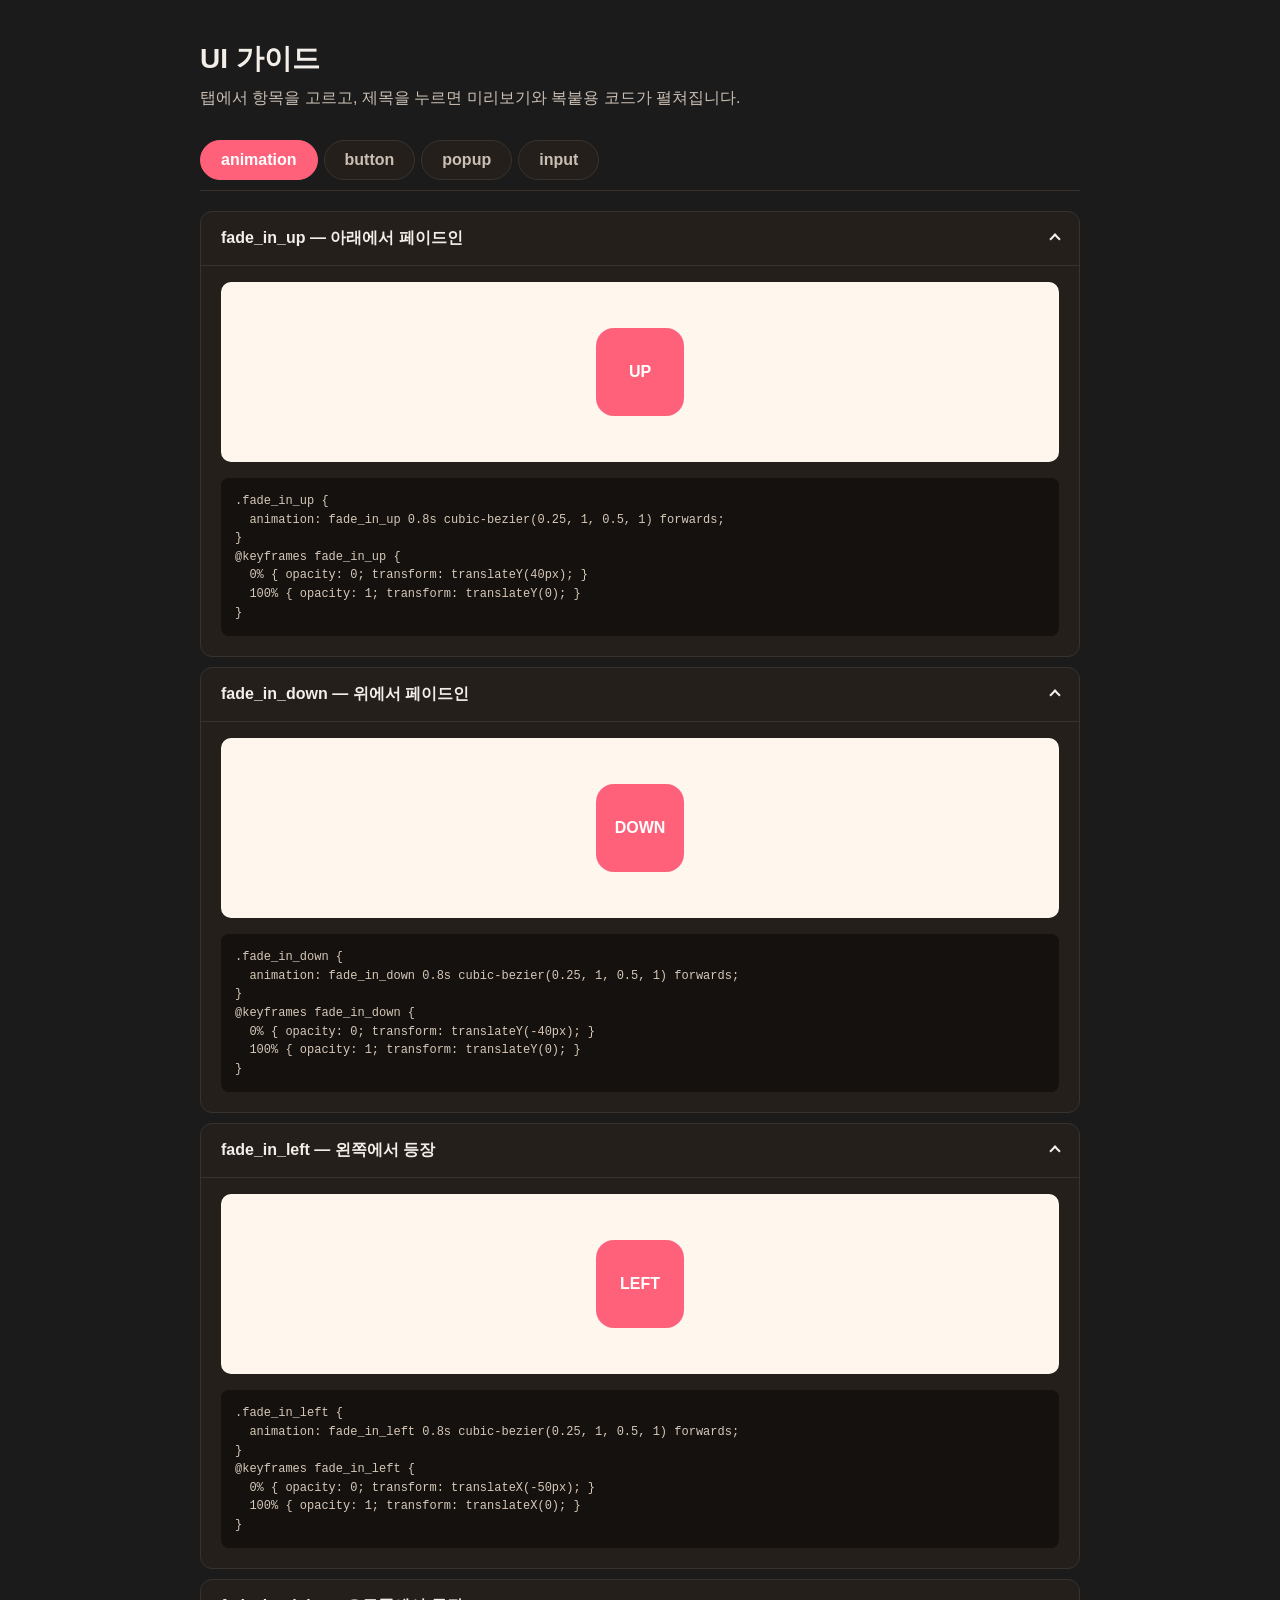
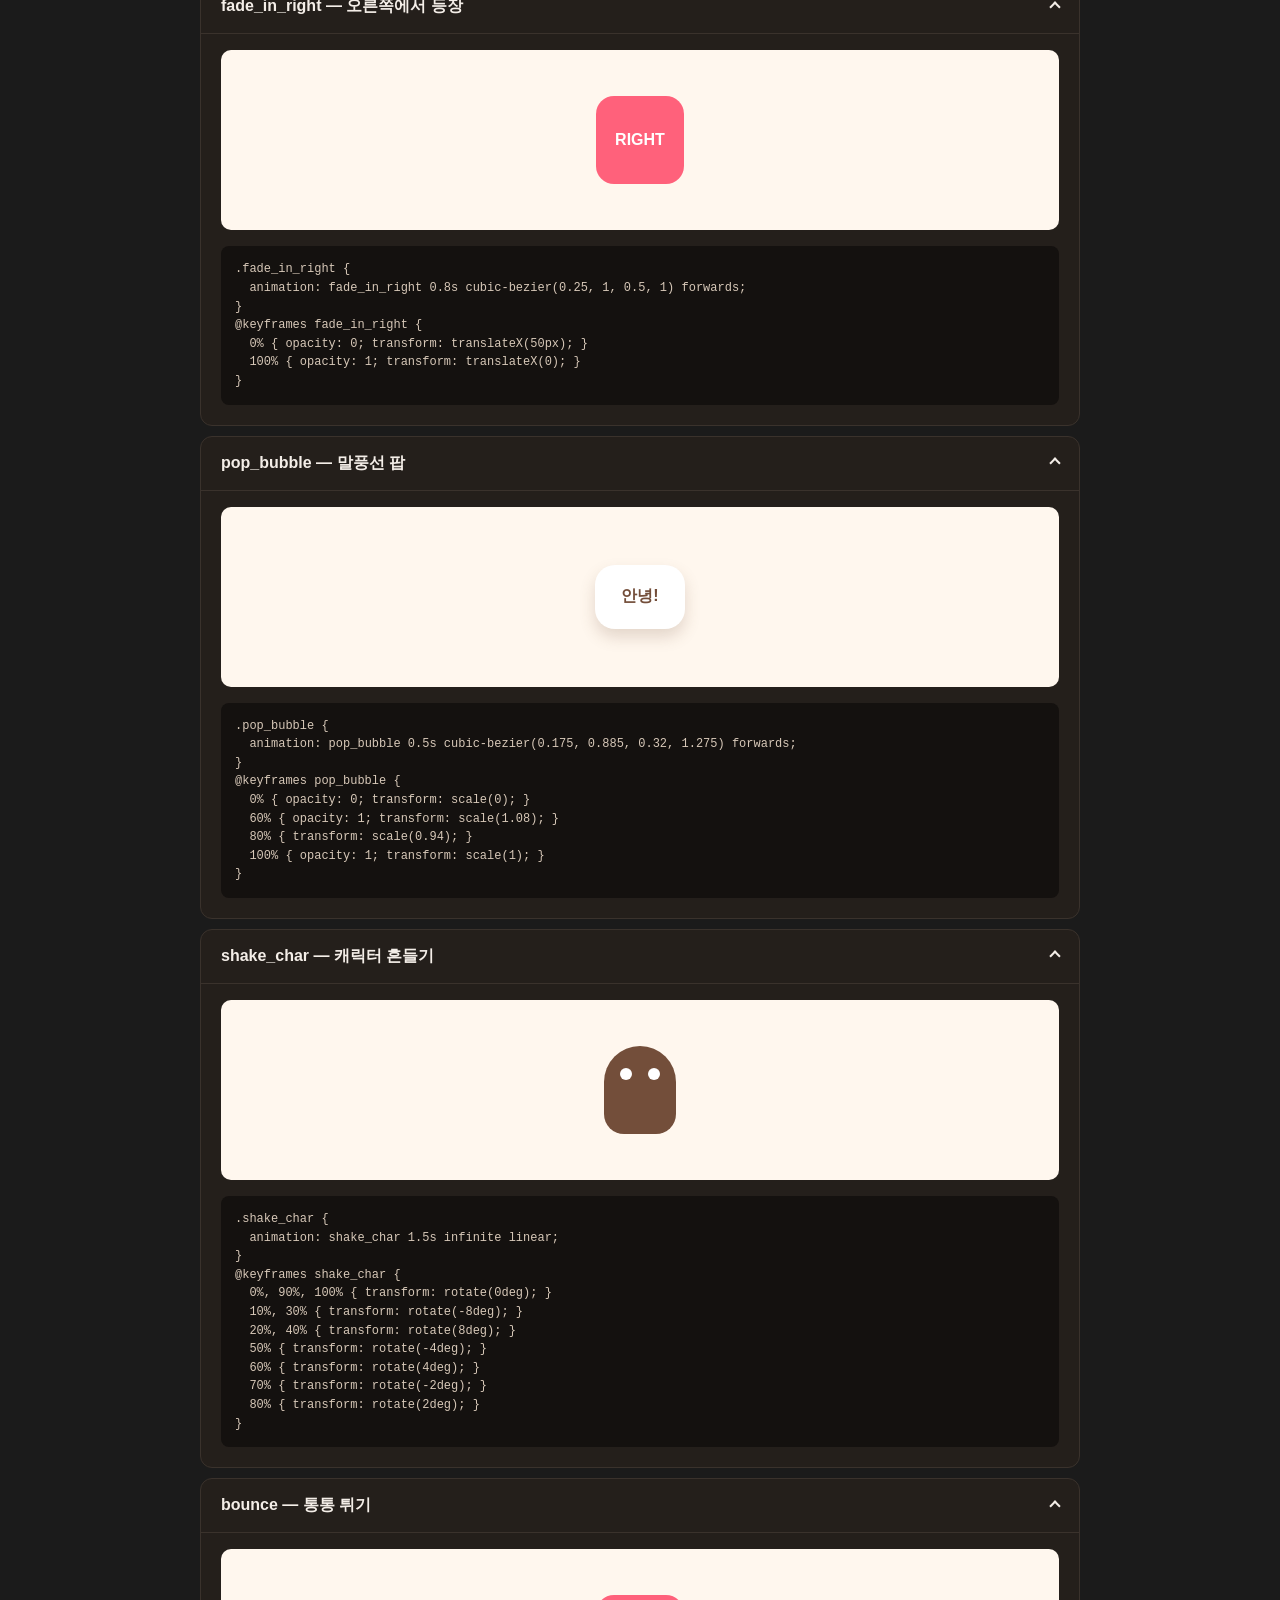
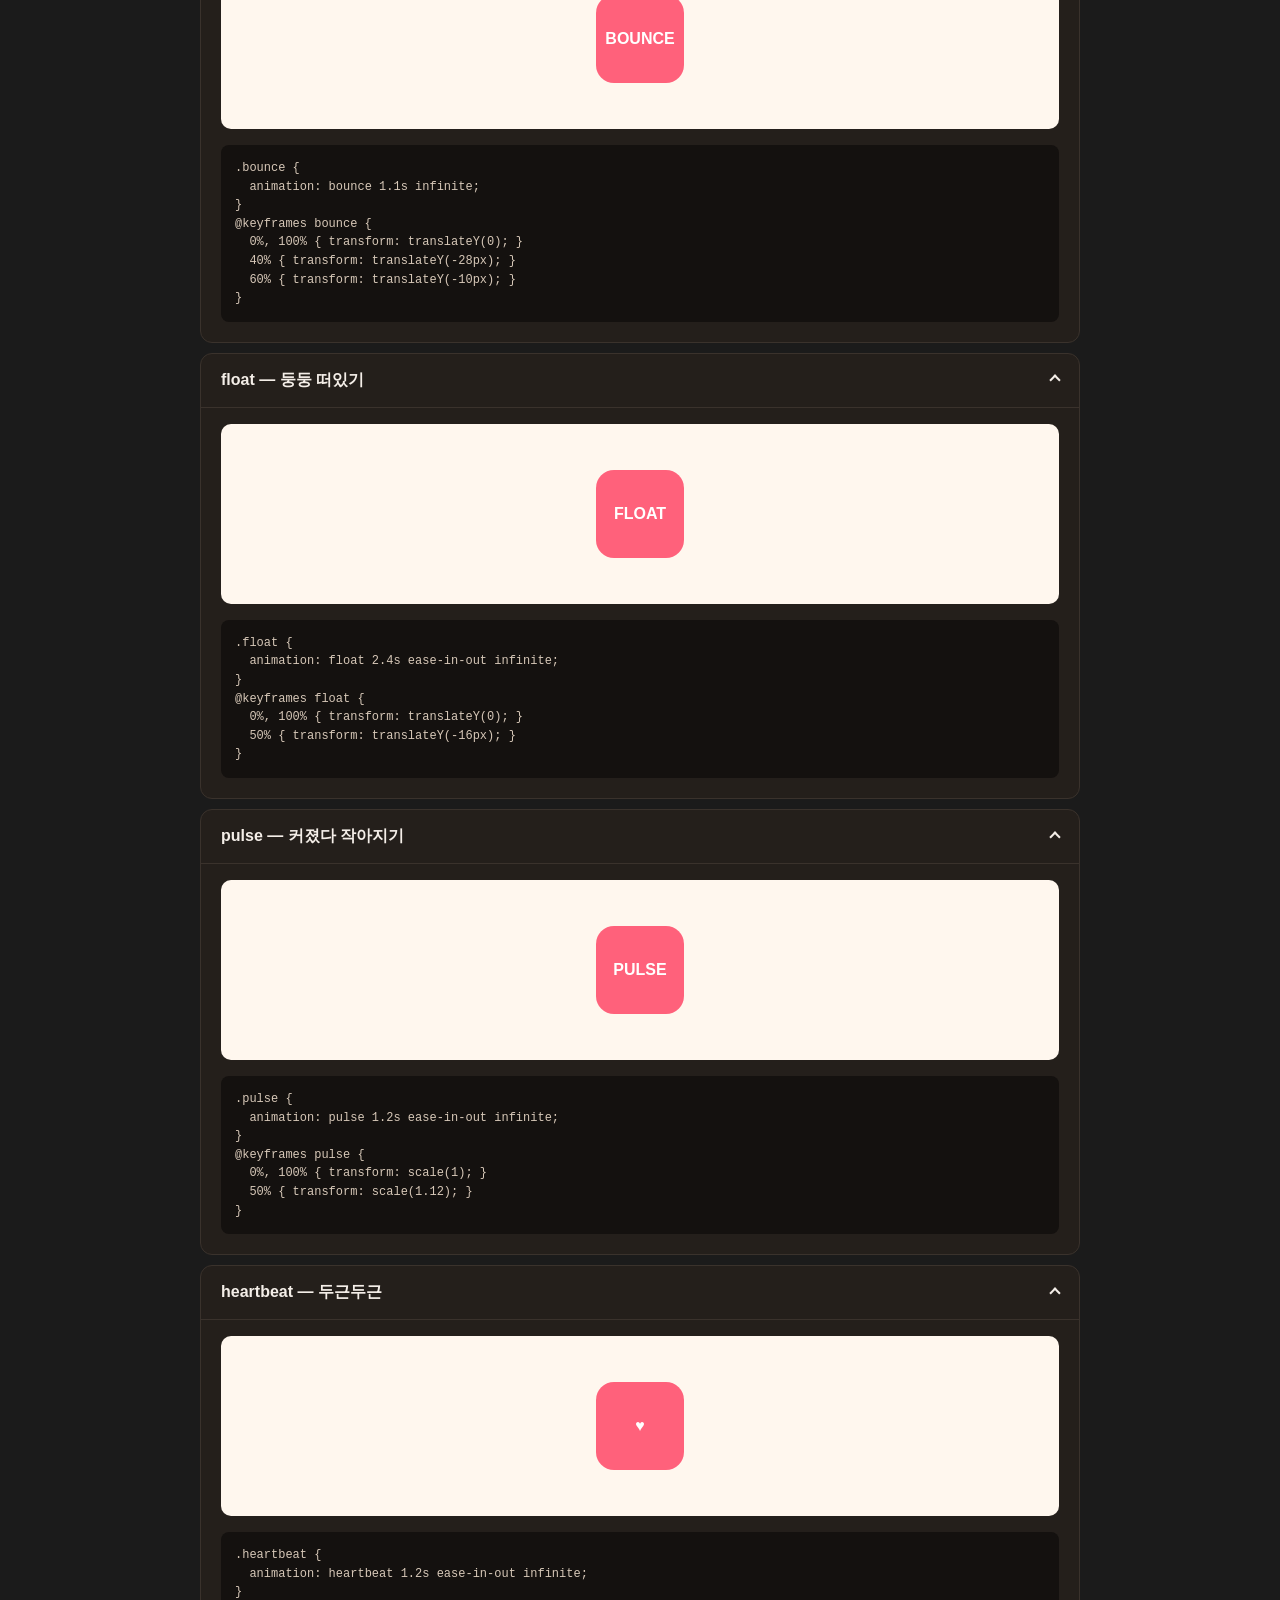
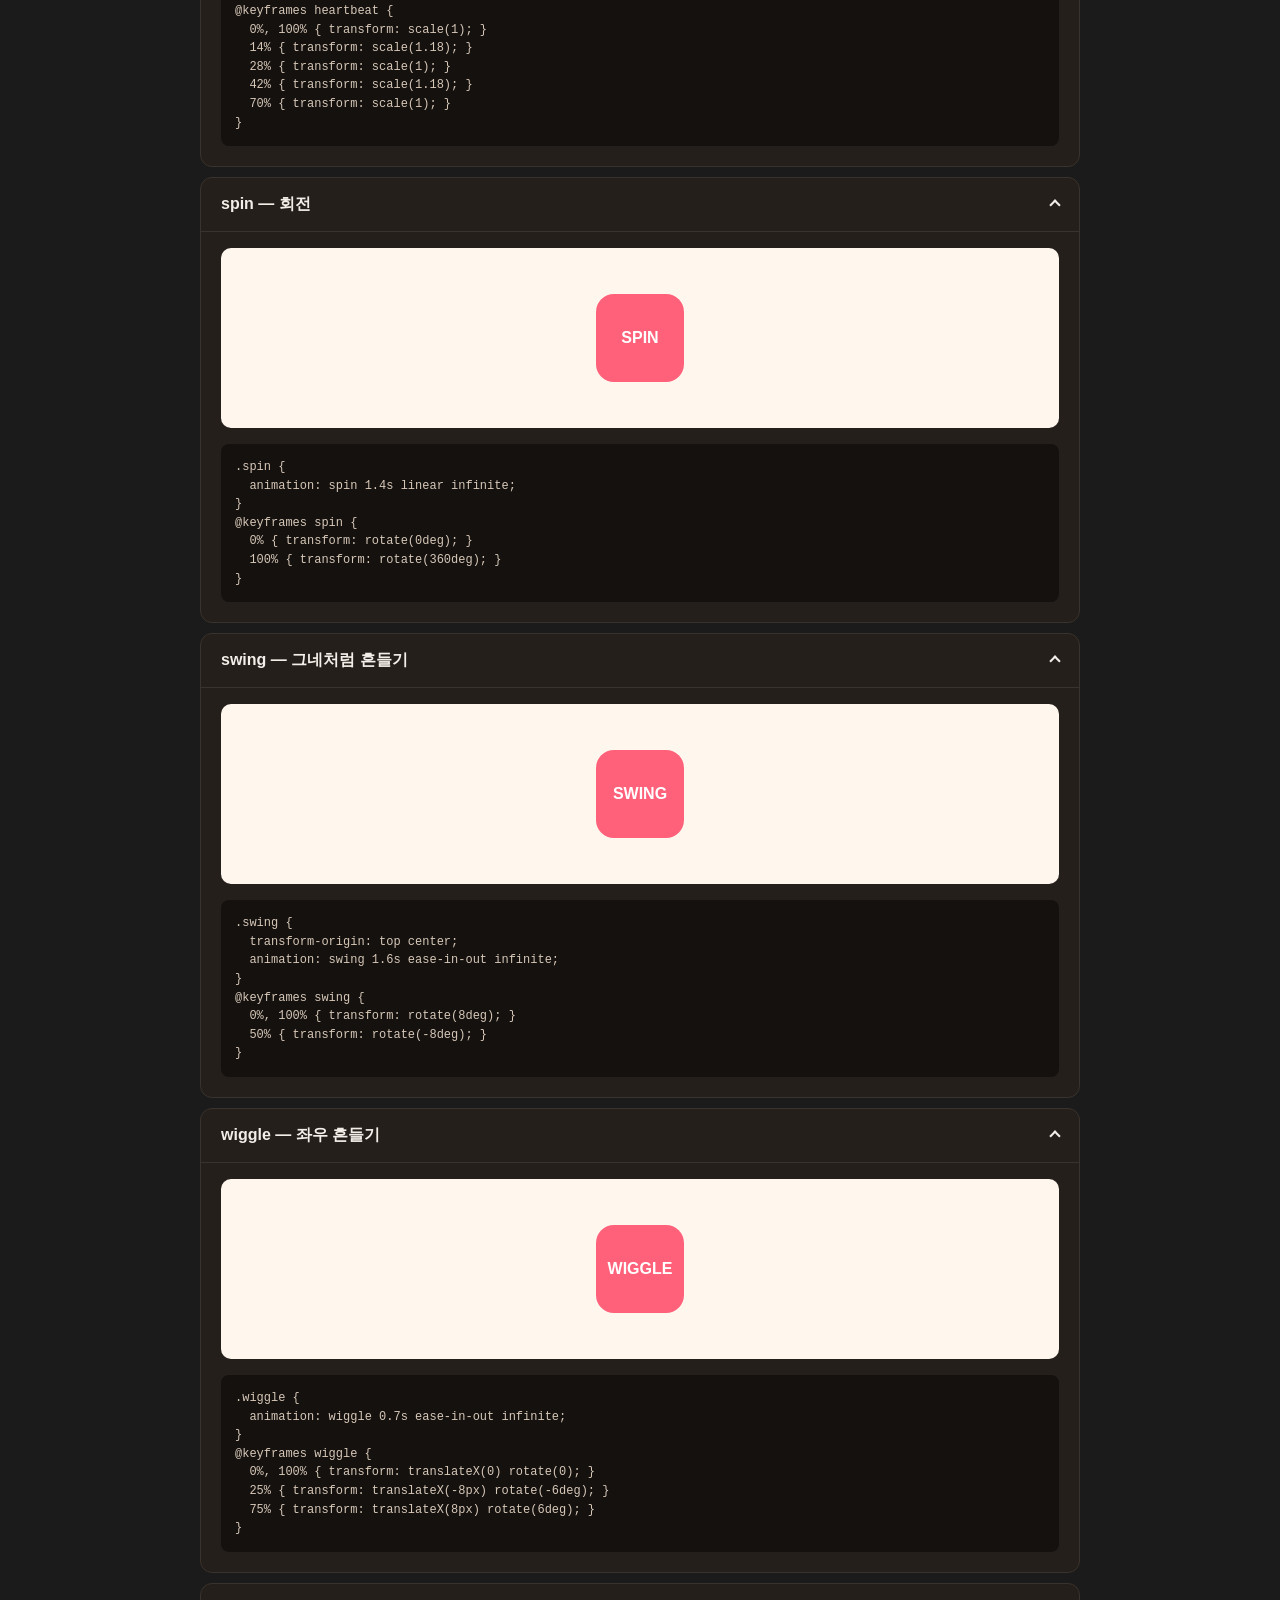
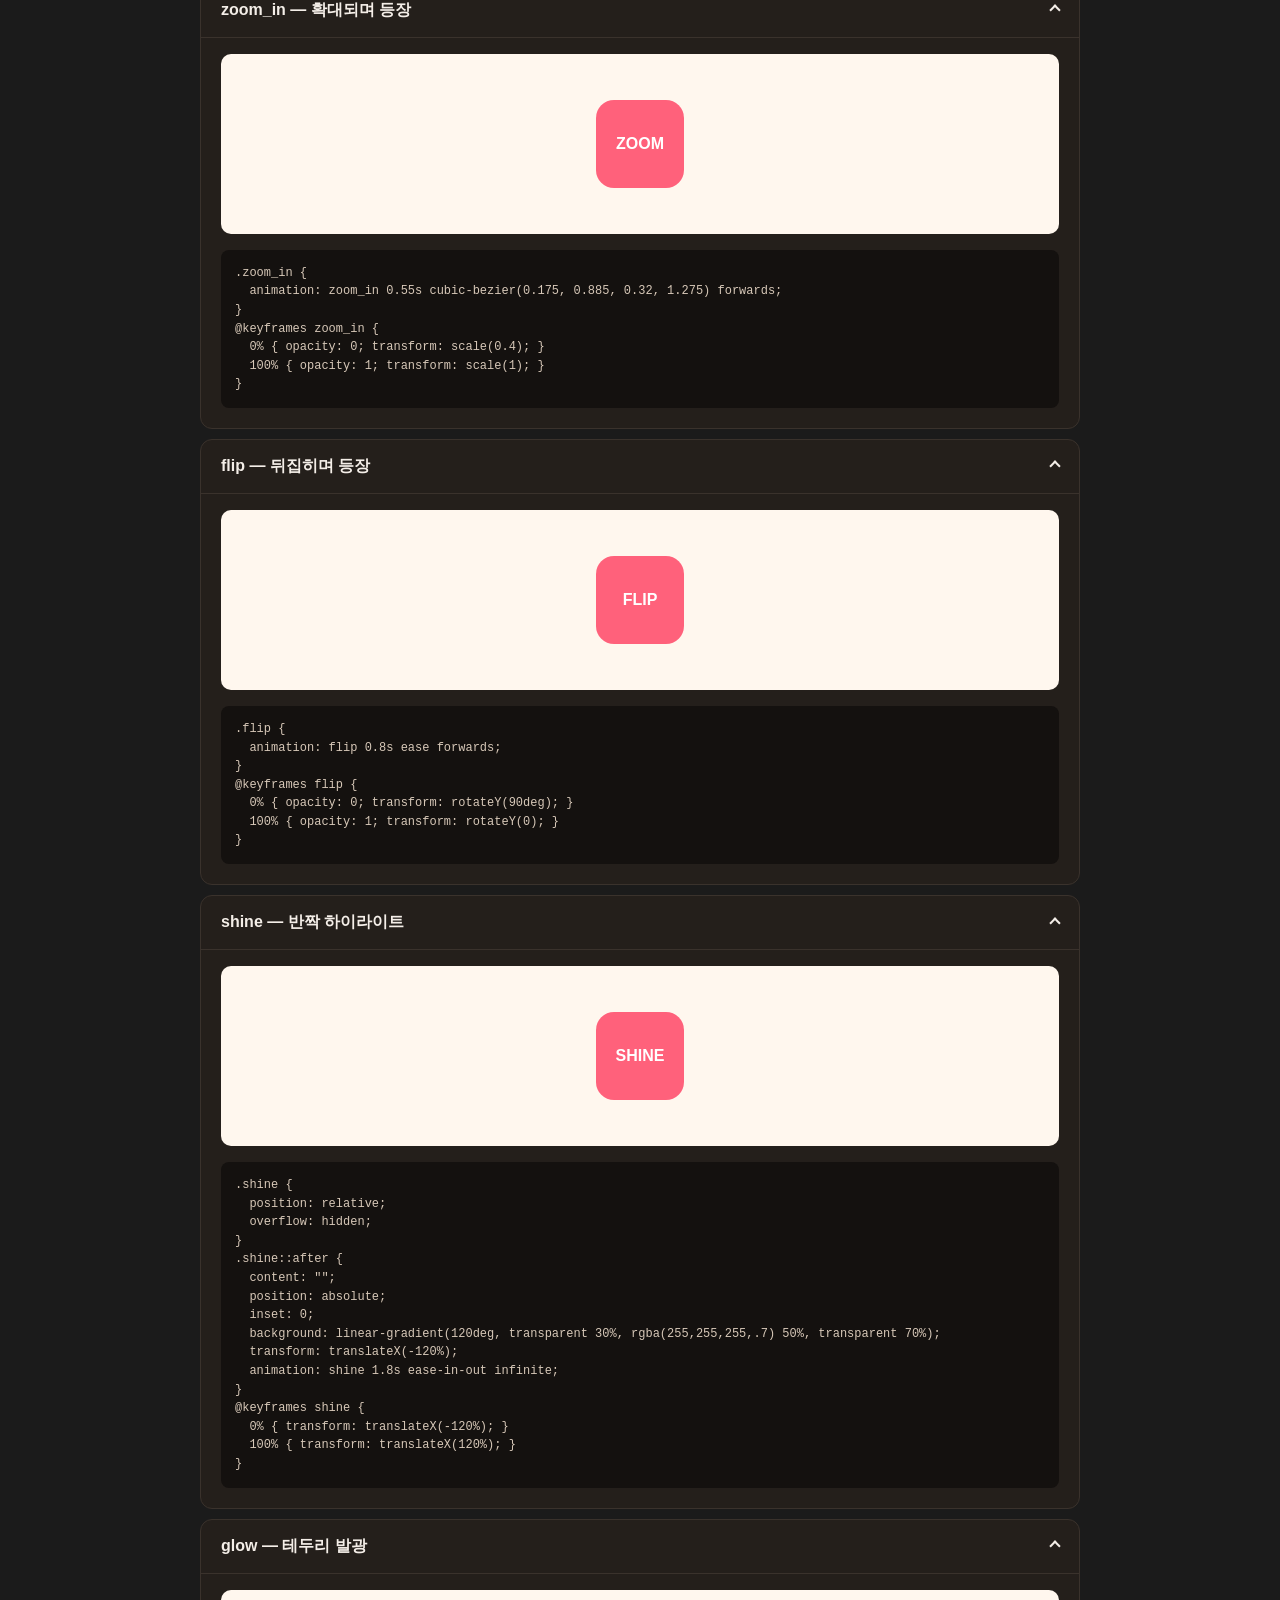
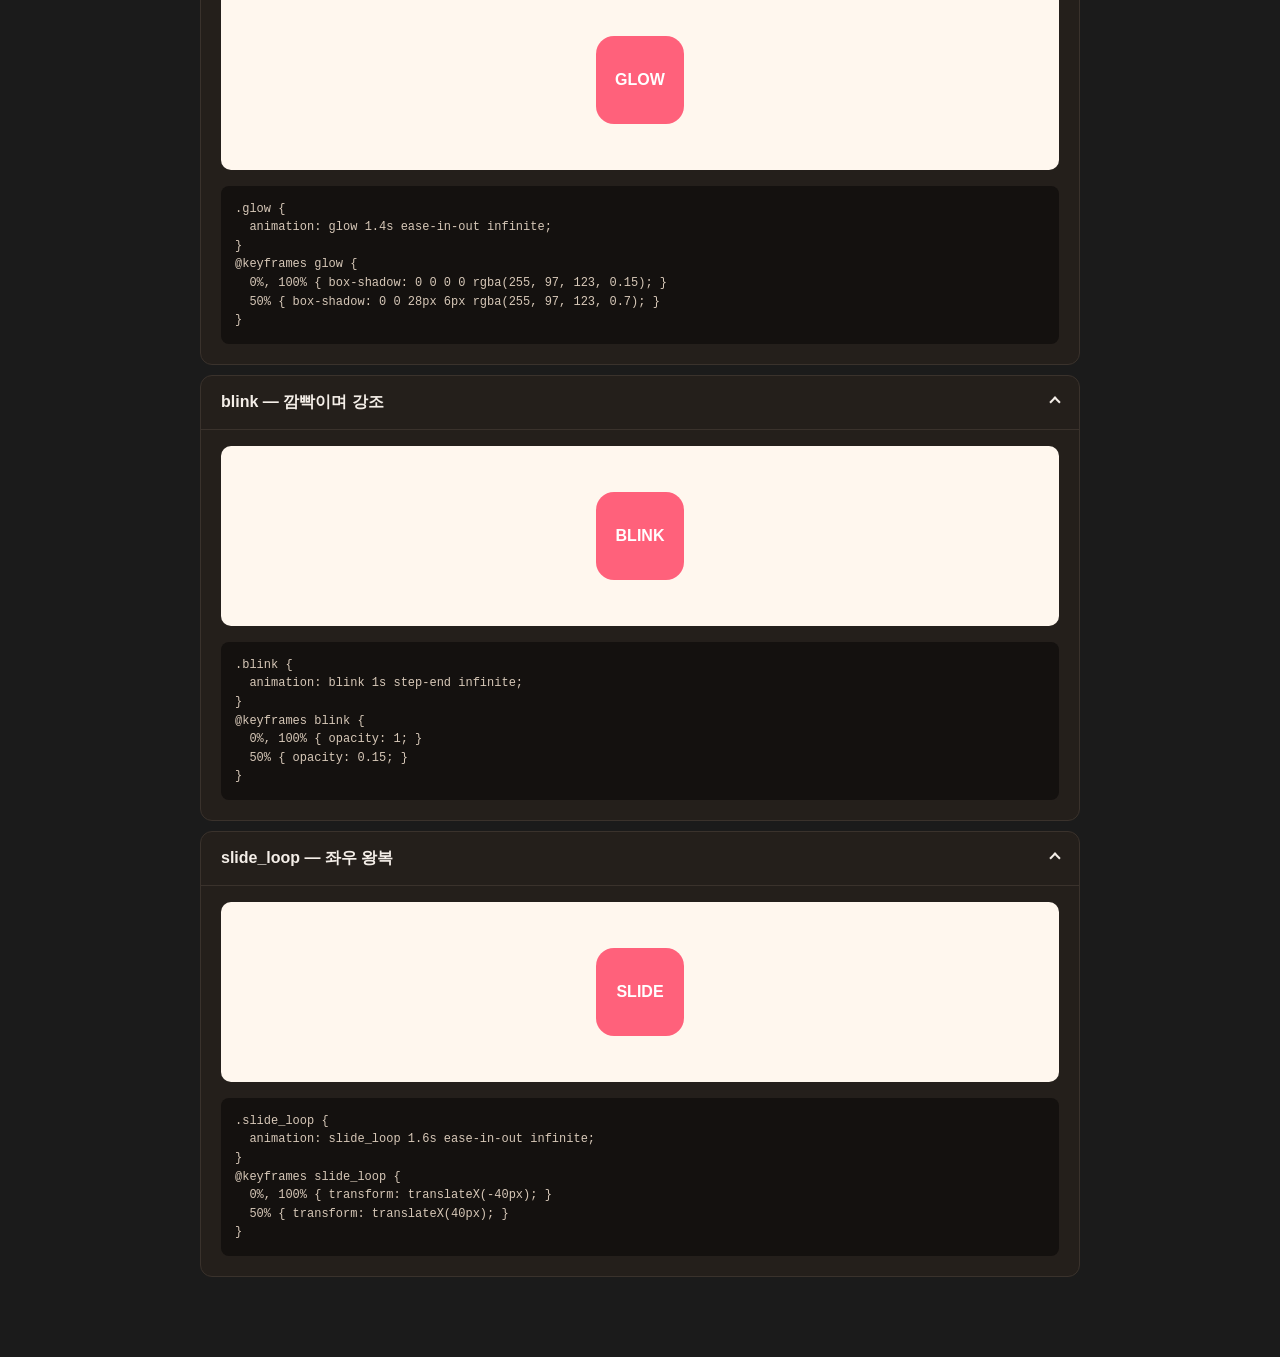
==== index.html @ 8037e0a1 "파일 이름 index로 변경" ====
<!doctype html>
<html lang="ko">
  <head>
    <meta charset="UTF-8" />
    <meta name="viewport" content="width=device-width, initial-scale=1.0" />
    <title>UI 가이드</title>
    <link rel="stylesheet" href="./guide.css" />
    <link rel="stylesheet" href="./animation.css" />
    <link rel="stylesheet" href="./popup.css" />
    <script src="https://code.jquery.com/jquery-3.7.1.min.js"></script>
  </head>
  <body>
    <div class="page">
      <h1>UI 가이드</h1>
      <p class="lead">탭에서 항목을 고르고, 제목을 누르면 미리보기와 복붙용 코드가 펼쳐집니다.</p>

      <div class="guide_tab" role="tablist">
        <button type="button" class="tab_btn is_active" role="tab" data-tab="animation" aria-selected="true">animation</button>
        <button type="button" class="tab_btn" role="tab" data-tab="button" aria-selected="false">button</button>
        <button type="button" class="tab_btn" role="tab" data-tab="popup" aria-selected="false">popup</button>
        <button type="button" class="tab_btn" role="tab" data-tab="input" aria-selected="false">input</button>
      </div>

      <!-- ==================== animation ==================== -->
      <section class="tab_panel is_active" id="tab_animation" role="tabpanel">
        <div class="guide_list">
          <details class="guide_item" open>
            <summary>fade_in_up — 아래에서 페이드인</summary>
            <div class="guide_panel">
              <div class="guide_preview">
                <div class="demo_box fade_in_up">UP</div>
              </div>
              <!-- prettier-ignore -->
              <pre class="guide_code">
                .fade_in_up {
                  animation: fade_in_up 0.8s cubic-bezier(0.25, 1, 0.5, 1) forwards;
                }
                @keyframes fade_in_up {
                  0% { opacity: 0; transform: translateY(40px); }
                  100% { opacity: 1; transform: translateY(0); }
                }
              </pre>
            </div>
          </details>

          <details class="guide_item" open>
            <summary>fade_in_down — 위에서 페이드인</summary>
            <div class="guide_panel">
              <div class="guide_preview">
                <div class="demo_box fade_in_down">DOWN</div>
              </div>
              <!-- prettier-ignore -->
              <pre class="guide_code">
                .fade_in_down {
                  animation: fade_in_down 0.8s cubic-bezier(0.25, 1, 0.5, 1) forwards;
                }
                @keyframes fade_in_down {
                  0% { opacity: 0; transform: translateY(-40px); }
                  100% { opacity: 1; transform: translateY(0); }
                }
              </pre>
            </div>
          </details>

          <details class="guide_item" open>
            <summary>fade_in_left — 왼쪽에서 등장</summary>
            <div class="guide_panel">
              <div class="guide_preview">
                <div class="demo_box fade_in_left">LEFT</div>
              </div>
              <!-- prettier-ignore -->
              <pre class="guide_code">
                .fade_in_left {
                  animation: fade_in_left 0.8s cubic-bezier(0.25, 1, 0.5, 1) forwards;
                }
                @keyframes fade_in_left {
                  0% { opacity: 0; transform: translateX(-50px); }
                  100% { opacity: 1; transform: translateX(0); }
                }
              </pre>
            </div>
          </details>

          <details class="guide_item" open>
            <summary>fade_in_right — 오른쪽에서 등장</summary>
            <div class="guide_panel">
              <div class="guide_preview">
                <div class="demo_box fade_in_right">RIGHT</div>
              </div>
              <!-- prettier-ignore -->
              <pre class="guide_code">
                .fade_in_right {
                  animation: fade_in_right 0.8s cubic-bezier(0.25, 1, 0.5, 1) forwards;
                }
                @keyframes fade_in_right {
                  0% { opacity: 0; transform: translateX(50px); }
                  100% { opacity: 1; transform: translateX(0); }
                }
              </pre>
            </div>
          </details>

          <details class="guide_item" open>
            <summary>pop_bubble — 말풍선 팝</summary>
            <div class="guide_panel">
              <div class="guide_preview">
                <div class="demo_bubble pop_bubble">안녕!</div>
              </div>
              <!-- prettier-ignore -->
              <pre class="guide_code">
                .pop_bubble {
                  animation: pop_bubble 0.5s cubic-bezier(0.175, 0.885, 0.32, 1.275) forwards;
                }
                @keyframes pop_bubble {
                  0% { opacity: 0; transform: scale(0); }
                  60% { opacity: 1; transform: scale(1.08); }
                  80% { transform: scale(0.94); }
                  100% { opacity: 1; transform: scale(1); }
                }
              </pre>
            </div>
          </details>

          <details class="guide_item" open>
            <summary>shake_char — 캐릭터 흔들기</summary>
            <div class="guide_panel">
              <div class="guide_preview">
                <div class="demo_char shake_char"></div>
              </div>
              <!-- prettier-ignore -->
              <pre class="guide_code">
                .shake_char {
                  animation: shake_char 1.5s infinite linear;
                }
                @keyframes shake_char {
                  0%, 90%, 100% { transform: rotate(0deg); }
                  10%, 30% { transform: rotate(-8deg); }
                  20%, 40% { transform: rotate(8deg); }
                  50% { transform: rotate(-4deg); }
                  60% { transform: rotate(4deg); }
                  70% { transform: rotate(-2deg); }
                  80% { transform: rotate(2deg); }
                }
              </pre>
            </div>
          </details>

          <details class="guide_item" open>
            <summary>bounce — 통통 튀기</summary>
            <div class="guide_panel">
              <div class="guide_preview">
                <div class="demo_box bounce">BOUNCE</div>
              </div>
              <!-- prettier-ignore -->
              <pre class="guide_code">
                .bounce {
                  animation: bounce 1.1s infinite;
                }
                @keyframes bounce {
                  0%, 100% { transform: translateY(0); }
                  40% { transform: translateY(-28px); }
                  60% { transform: translateY(-10px); }
                }
              </pre>
            </div>
          </details>

          <details class="guide_item" open>
            <summary>float — 둥둥 떠있기</summary>
            <div class="guide_panel">
              <div class="guide_preview">
                <div class="demo_box float">FLOAT</div>
              </div>
              <!-- prettier-ignore -->
              <pre class="guide_code">
                .float {
                  animation: float 2.4s ease-in-out infinite;
                }
                @keyframes float {
                  0%, 100% { transform: translateY(0); }
                  50% { transform: translateY(-16px); }
                }
              </pre>
            </div>
          </details>

          <details class="guide_item" open>
            <summary>pulse — 커졌다 작아지기</summary>
            <div class="guide_panel">
              <div class="guide_preview">
                <div class="demo_box pulse">PULSE</div>
              </div>
              <!-- prettier-ignore -->
              <pre class="guide_code">
                .pulse {
                  animation: pulse 1.2s ease-in-out infinite;
                }
                @keyframes pulse {
                  0%, 100% { transform: scale(1); }
                  50% { transform: scale(1.12); }
                }
              </pre>
            </div>
          </details>

          <details class="guide_item" open>
            <summary>heartbeat — 두근두근</summary>
            <div class="guide_panel">
              <div class="guide_preview">
                <div class="demo_box heartbeat">♥</div>
              </div>
              <!-- prettier-ignore -->
              <pre class="guide_code">
                .heartbeat {
                  animation: heartbeat 1.2s ease-in-out infinite;
                }
                @keyframes heartbeat {
                  0%, 100% { transform: scale(1); }
                  14% { transform: scale(1.18); }
                  28% { transform: scale(1); }
                  42% { transform: scale(1.18); }
                  70% { transform: scale(1); }
                }
              </pre>
            </div>
          </details>

          <details class="guide_item" open>
            <summary>spin — 회전</summary>
            <div class="guide_panel">
              <div class="guide_preview">
                <div class="demo_box spin">SPIN</div>
              </div>
              <!-- prettier-ignore -->
              <pre class="guide_code">
                .spin {
                  animation: spin 1.4s linear infinite;
                }
                @keyframes spin {
                  0% { transform: rotate(0deg); }
                  100% { transform: rotate(360deg); }
                }
              </pre>
            </div>
          </details>

          <details class="guide_item" open>
            <summary>swing — 그네처럼 흔들기</summary>
            <div class="guide_panel">
              <div class="guide_preview">
                <div class="demo_box swing">SWING</div>
              </div>
              <!-- prettier-ignore -->
              <pre class="guide_code">
                .swing {
                  transform-origin: top center;
                  animation: swing 1.6s ease-in-out infinite;
                }
                @keyframes swing {
                  0%, 100% { transform: rotate(8deg); }
                  50% { transform: rotate(-8deg); }
                }
              </pre>
            </div>
          </details>

          <details class="guide_item" open>
            <summary>wiggle — 좌우 흔들기</summary>
            <div class="guide_panel">
              <div class="guide_preview">
                <div class="demo_box wiggle">WIGGLE</div>
              </div>
              <!-- prettier-ignore -->
              <pre class="guide_code">
                .wiggle {
                  animation: wiggle 0.7s ease-in-out infinite;
                }
                @keyframes wiggle {
                  0%, 100% { transform: translateX(0) rotate(0); }
                  25% { transform: translateX(-8px) rotate(-6deg); }
                  75% { transform: translateX(8px) rotate(6deg); }
                }
              </pre>
            </div>
          </details>

          <details class="guide_item" open>
            <summary>zoom_in — 확대되며 등장</summary>
            <div class="guide_panel">
              <div class="guide_preview">
                <div class="demo_box zoom_in">ZOOM</div>
              </div>
              <!-- prettier-ignore -->
              <pre class="guide_code">
                .zoom_in {
                  animation: zoom_in 0.55s cubic-bezier(0.175, 0.885, 0.32, 1.275) forwards;
                }
                @keyframes zoom_in {
                  0% { opacity: 0; transform: scale(0.4); }
                  100% { opacity: 1; transform: scale(1); }
                }
              </pre>
            </div>
          </details>

          <details class="guide_item" open>
            <summary>flip — 뒤집히며 등장</summary>
            <div class="guide_panel">
              <div class="guide_preview">
                <div class="demo_box flip">FLIP</div>
              </div>
              <!-- prettier-ignore -->
              <pre class="guide_code">
                .flip {
                  animation: flip 0.8s ease forwards;
                }
                @keyframes flip {
                  0% { opacity: 0; transform: rotateY(90deg); }
                  100% { opacity: 1; transform: rotateY(0); }
                }
              </pre>
            </div>
          </details>

          <details class="guide_item" open>
            <summary>shine — 반짝 하이라이트</summary>
            <div class="guide_panel">
              <div class="guide_preview">
                <div class="demo_box shine">SHINE</div>
              </div>
              <!-- prettier-ignore -->
              <pre class="guide_code">
                .shine {
                  position: relative;
                  overflow: hidden;
                }
                .shine::after {
                  content: "";
                  position: absolute;
                  inset: 0;
                  background: linear-gradient(120deg, transparent 30%, rgba(255,255,255,.7) 50%, transparent 70%);
                  transform: translateX(-120%);
                  animation: shine 1.8s ease-in-out infinite;
                }
                @keyframes shine {
                  0% { transform: translateX(-120%); }
                  100% { transform: translateX(120%); }
                }
              </pre>
            </div>
          </details>

          <details class="guide_item" open>
            <summary>glow — 테두리 발광</summary>
            <div class="guide_panel">
              <div class="guide_preview">
                <div class="demo_box glow">GLOW</div>
              </div>
              <!-- prettier-ignore -->
              <pre class="guide_code">
                .glow {
                  animation: glow 1.4s ease-in-out infinite;
                }
                @keyframes glow {
                  0%, 100% { box-shadow: 0 0 0 0 rgba(255, 97, 123, 0.15); }
                  50% { box-shadow: 0 0 28px 6px rgba(255, 97, 123, 0.7); }
                }
              </pre>
            </div>
          </details>

          <details class="guide_item" open>
            <summary>blink — 깜빡이며 강조</summary>
            <div class="guide_panel">
              <div class="guide_preview">
                <div class="demo_box blink">BLINK</div>
              </div>
              <!-- prettier-ignore -->
              <pre class="guide_code">
                .blink {
                  animation: blink 1s step-end infinite;
                }
                @keyframes blink {
                  0%, 100% { opacity: 1; }
                  50% { opacity: 0.15; }
                }
              </pre>
            </div>
          </details>

          <details class="guide_item" open>
            <summary>slide_loop — 좌우 왕복</summary>
            <div class="guide_panel">
              <div class="guide_preview">
                <div class="demo_box slide_loop">SLIDE</div>
              </div>
              <!-- prettier-ignore -->
              <pre class="guide_code">
                .slide_loop {
                  animation: slide_loop 1.6s ease-in-out infinite;
                }
                @keyframes slide_loop {
                  0%, 100% { transform: translateX(-40px); }
                  50% { transform: translateX(40px); }
                }
              </pre>
            </div>
          </details>
        </div>
      </section>

      <!-- ==================== button ==================== -->
      <section class="tab_panel" id="tab_button" role="tabpanel">
        <p class="guide_empty">준비 중입니다.</p>
      </section>

      <!-- ==================== popup ==================== -->
      <section class="tab_panel" id="tab_popup" role="tabpanel">
        <div class="guide_list">
          <details class="guide_item" open>
            <summary>popup_layer — 공통 레이어 (먼저 복사)</summary>
            <div class="guide_panel">
              <p class="guide_code_title">CSS</p>
              <!-- prettier-ignore -->
              <pre class="guide_code">
                .popup_layer {
                  position: fixed;
                  inset: 0;
                  z-index: 1000;
                  display: flex;
                  background: rgba(0, 0, 0, 0.55);
                  color: #222;
                  opacity: 0;
                  visibility: hidden;
                  transition: opacity 0.25s ease, visibility 0.25s ease;
                }
                .popup_layer.is_open {
                  opacity: 1;
                  visibility: visible;
                }
                .popup_center {
                  align-items: center;
                  justify-content: center;
                }
                .popup_bottom {
                  align-items: flex-end;
                  justify-content: center;
                }
                .popup_right {
                  align-items: stretch;
                  justify-content: flex-end;
                }
                .popup_title {
                  margin: 0 0 8px;
                  font-size: 18px;
                  font-weight: 800;
                }
                .popup_text {
                  margin: 0;
                  font-size: 14px;
                  line-height: 1.5;
                  color: #555;
                }
                .popup_btns {
                  display: flex;
                  gap: 8px;
                  margin-top: 20px;
                }
                .popup_btn {
                  flex: 1;
                  height: 44px;
                  border: 0;
                  border-radius: 10px;
                  background: #eee;
                  color: #222;
                  font: inherit;
                  font-weight: 700;
                  cursor: pointer;
                }
                .popup_btn_main {
                  background: #ff617b;
                  color: #fff;
                }
              </pre>
              <p class="guide_code_title">JS (jQuery) — 열기 / 닫기 / 딤 클릭 / ESC</p>
              <!-- prettier-ignore -->
              <pre class="guide_code">
                $(document).on("click", "[data-popup_open]", function () {
                  $($(this).data("popup_open")).addClass("is_open");
                });
                $(document).on("click", "[data-popup_close]", function () {
                  $(this).closest(".popup_layer").removeClass("is_open");
                });
                $(document).on("click", ".popup_layer", function (e) {
                  if (e.target === this) $(this).removeClass("is_open");
                });
                $(document).on("keydown", function (e) {
                  if (e.key === "Escape") $(".popup_layer.is_open").removeClass("is_open");
                });
              </pre>
            </div>
          </details>

          <details class="guide_item" open>
            <summary>popup_modal — 중앙 모달</summary>
            <div class="guide_panel">
              <div class="guide_preview">
                <button type="button" class="demo_btn" data-popup_open="#modal_demo">모달 열기</button>
                <div class="popup_layer popup_center" id="modal_demo">
                  <div class="popup_modal" role="dialog" aria-modal="true">
                    <h3 class="popup_title">알림</h3>
                    <p class="popup_text">모달 내용을 입력하세요.</p>
                    <div class="popup_btns">
                      <button type="button" class="popup_btn popup_btn_main" data-popup_close>확인</button>
                    </div>
                  </div>
                </div>
              </div>
              <p class="guide_code_title">HTML</p>
              <!-- prettier-ignore -->
              <pre class="guide_code">
                &lt;button type="button" data-popup_open="#modal_demo">모달 열기&lt;/button>

                &lt;div class="popup_layer popup_center" id="modal_demo">
                  &lt;div class="popup_modal" role="dialog" aria-modal="true">
                    &lt;h3 class="popup_title">알림&lt;/h3>
                    &lt;p class="popup_text">모달 내용을 입력하세요.&lt;/p>
                    &lt;div class="popup_btns">
                      &lt;button type="button" class="popup_btn popup_btn_main" data-popup_close>확인&lt;/button>
                    &lt;/div>
                  &lt;/div>
                &lt;/div>
              </pre>
              <p class="guide_code_title">CSS</p>
              <!-- prettier-ignore -->
              <pre class="guide_code">
                .popup_modal {
                  width: min(320px, calc(100% - 40px));
                  padding: 24px;
                  border-radius: 16px;
                  background: #fff;
                  transform: scale(0.9);
                  transition: transform 0.25s cubic-bezier(0.175, 0.885, 0.32, 1.275);
                }
                .popup_layer.is_open .popup_modal {
                  transform: scale(1);
                }
              </pre>
            </div>
          </details>

          <details class="guide_item" open>
            <summary>popup_alert — 확인/취소 알럿</summary>
            <div class="guide_panel">
              <div class="guide_preview">
                <button type="button" class="demo_btn" data-popup_open="#alert_demo">알럿 열기</button>
                <div class="popup_layer popup_center" id="alert_demo">
                  <div class="popup_modal popup_alert" role="alertdialog" aria-modal="true">
                    <h3 class="popup_title">삭제할까요?</h3>
                    <p class="popup_text">삭제하면 되돌릴 수 없습니다.</p>
                    <div class="popup_btns">
                      <button type="button" class="popup_btn" data-popup_close>취소</button>
                      <button type="button" class="popup_btn popup_btn_main" data-popup_close>삭제</button>
                    </div>
                  </div>
                </div>
              </div>
              <p class="guide_code_title">HTML</p>
              <!-- prettier-ignore -->
              <pre class="guide_code">
                &lt;button type="button" data-popup_open="#alert_demo">알럿 열기&lt;/button>

                &lt;div class="popup_layer popup_center" id="alert_demo">
                  &lt;div class="popup_modal popup_alert" role="alertdialog" aria-modal="true">
                    &lt;h3 class="popup_title">삭제할까요?&lt;/h3>
                    &lt;p class="popup_text">삭제하면 되돌릴 수 없습니다.&lt;/p>
                    &lt;div class="popup_btns">
                      &lt;button type="button" class="popup_btn" data-popup_close>취소&lt;/button>
                      &lt;button type="button" class="popup_btn popup_btn_main" data-popup_close>삭제&lt;/button>
                    &lt;/div>
                  &lt;/div>
                &lt;/div>
              </pre>
              <p class="guide_code_title">CSS (popup_modal 과 같이 사용)</p>
              <!-- prettier-ignore -->
              <pre class="guide_code">
                .popup_alert {
                  width: min(280px, calc(100% - 40px));
                  text-align: center;
                }
              </pre>
            </div>
          </details>

          <details class="guide_item" open>
            <summary>popup_sheet — 아래에서 올라오는 시트</summary>
            <div class="guide_panel">
              <div class="guide_preview">
                <button type="button" class="demo_btn" data-popup_open="#sheet_demo">시트 열기</button>
                <div class="popup_layer popup_bottom" id="sheet_demo">
                  <div class="popup_sheet" role="dialog" aria-modal="true">
                    <h3 class="popup_title">옵션 선택</h3>
                    <p class="popup_text">아래에서 올라오는 시트입니다.</p>
                    <div class="popup_btns">
                      <button type="button" class="popup_btn popup_btn_main" data-popup_close>닫기</button>
                    </div>
                  </div>
                </div>
              </div>
              <p class="guide_code_title">HTML</p>
              <!-- prettier-ignore -->
              <pre class="guide_code">
                &lt;button type="button" data-popup_open="#sheet_demo">시트 열기&lt;/button>

                &lt;div class="popup_layer popup_bottom" id="sheet_demo">
                  &lt;div class="popup_sheet" role="dialog" aria-modal="true">
                    &lt;h3 class="popup_title">옵션 선택&lt;/h3>
                    &lt;p class="popup_text">아래에서 올라오는 시트입니다.&lt;/p>
                    &lt;div class="popup_btns">
                      &lt;button type="button" class="popup_btn popup_btn_main" data-popup_close>닫기&lt;/button>
                    &lt;/div>
                  &lt;/div>
                &lt;/div>
              </pre>
              <p class="guide_code_title">CSS</p>
              <!-- prettier-ignore -->
              <pre class="guide_code">
                .popup_sheet {
                  width: 100%;
                  max-width: 480px;
                  padding: 12px 20px 24px;
                  border-radius: 20px 20px 0 0;
                  background: #fff;
                  transform: translateY(100%);
                  transition: transform 0.3s cubic-bezier(0.25, 1, 0.5, 1);
                }
                .popup_sheet::before {
                  content: "";
                  display: block;
                  width: 40px;
                  height: 4px;
                  margin: 0 auto 16px;
                  border-radius: 2px;
                  background: #ddd;
                }
                .popup_layer.is_open .popup_sheet {
                  transform: translateY(0);
                }
              </pre>
            </div>
          </details>

          <details class="guide_item" open>
            <summary>popup_drawer — 옆에서 열리는 드로어</summary>
            <div class="guide_panel">
              <div class="guide_preview">
                <button type="button" class="demo_btn" data-popup_open="#drawer_demo">드로어 열기</button>
                <div class="popup_layer popup_right" id="drawer_demo">
                  <div class="popup_drawer" role="dialog" aria-modal="true">
                    <h3 class="popup_title">메뉴</h3>
                    <p class="popup_text">오른쪽에서 열리는 드로어입니다.</p>
                    <div class="popup_btns">
                      <button type="button" class="popup_btn popup_btn_main" data-popup_close>닫기</button>
                    </div>
                  </div>
                </div>
              </div>
              <p class="guide_code_title">HTML</p>
              <!-- prettier-ignore -->
              <pre class="guide_code">
                &lt;button type="button" data-popup_open="#drawer_demo">드로어 열기&lt;/button>

                &lt;div class="popup_layer popup_right" id="drawer_demo">
                  &lt;div class="popup_drawer" role="dialog" aria-modal="true">
                    &lt;h3 class="popup_title">메뉴&lt;/h3>
                    &lt;p class="popup_text">오른쪽에서 열리는 드로어입니다.&lt;/p>
                    &lt;div class="popup_btns">
                      &lt;button type="button" class="popup_btn popup_btn_main" data-popup_close>닫기&lt;/button>
                    &lt;/div>
                  &lt;/div>
                &lt;/div>
              </pre>
              <p class="guide_code_title">CSS</p>
              <!-- prettier-ignore -->
              <pre class="guide_code">
                .popup_drawer {
                  width: 240px;
                  max-width: 80%;
                  padding: 24px 20px;
                  background: #fff;
                  transform: translateX(100%);
                  transition: transform 0.3s cubic-bezier(0.25, 1, 0.5, 1);
                }
                .popup_layer.is_open .popup_drawer {
                  transform: translateX(0);
                }
              </pre>
            </div>
          </details>

          <details class="guide_item" open>
            <summary>popup_toast — 잠깐 떴다 사라지는 알림</summary>
            <div class="guide_panel">
              <div class="guide_preview">
                <button type="button" class="demo_btn" data-toast_open="#toast_demo">토스트 보기</button>
                <div class="popup_toast" id="toast_demo" role="status">저장되었습니다.</div>
              </div>
              <p class="guide_code_title">HTML</p>
              <!-- prettier-ignore -->
              <pre class="guide_code">
                &lt;button type="button" data-toast_open="#toast_demo">토스트 보기&lt;/button>

                &lt;div class="popup_toast" id="toast_demo" role="status">저장되었습니다.&lt;/div>
              </pre>
              <p class="guide_code_title">CSS</p>
              <!-- prettier-ignore -->
              <pre class="guide_code">
                .popup_toast {
                  position: fixed;
                  left: 50%;
                  bottom: 32px;
                  z-index: 1100;
                  padding: 12px 20px;
                  border-radius: 999px;
                  background: rgba(34, 34, 34, 0.92);
                  color: #fff;
                  font-size: 14px;
                  white-space: nowrap;
                  opacity: 0;
                  visibility: hidden;
                  transform: translate(-50%, 16px);
                  transition: opacity 0.25s ease, transform 0.25s ease, visibility 0.25s ease;
                }
                .popup_toast.is_show {
                  opacity: 1;
                  visibility: visible;
                  transform: translate(-50%, 0);
                }
              </pre>
              <p class="guide_code_title">JS (jQuery) — 2초 뒤 자동으로 사라짐</p>
              <!-- prettier-ignore -->
              <pre class="guide_code">
                $(document).on("click", "[data-toast_open]", function () {
                  var $toast = $($(this).data("toast_open"));
                  clearTimeout($toast.data("timer"));
                  $toast.addClass("is_show");
                  $toast.data("timer", setTimeout(function () {
                    $toast.removeClass("is_show");
                  }, 2000));
                });
              </pre>
            </div>
          </details>

          <details class="guide_item" open>
            <summary>popup_tip — 마우스 올리면 나오는 말풍선</summary>
            <div class="guide_panel">
              <div class="guide_preview">
                <span class="popup_tip_wrap">
                  <button type="button" class="demo_btn">도움말</button>
                  <span class="popup_tip" role="tooltip">툴팁 내용</span>
                </span>
              </div>
              <p class="guide_code_title">HTML</p>
              <!-- prettier-ignore -->
              <pre class="guide_code">
                &lt;span class="popup_tip_wrap">
                  &lt;button type="button">도움말&lt;/button>
                  &lt;span class="popup_tip" role="tooltip">툴팁 내용&lt;/span>
                &lt;/span>
              </pre>
              <p class="guide_code_title">CSS (JS 없음)</p>
              <!-- prettier-ignore -->
              <pre class="guide_code">
                .popup_tip_wrap {
                  position: relative;
                  display: inline-block;
                }
                .popup_tip {
                  position: absolute;
                  left: 50%;
                  bottom: calc(100% + 10px);
                  padding: 8px 12px;
                  border-radius: 8px;
                  background: #222;
                  color: #fff;
                  font-size: 13px;
                  white-space: nowrap;
                  opacity: 0;
                  visibility: hidden;
                  transform: translate(-50%, 6px);
                  transition: opacity 0.2s ease, transform 0.2s ease, visibility 0.2s ease;
                }
                .popup_tip::after {
                  content: "";
                  position: absolute;
                  top: 100%;
                  left: 50%;
                  margin-left: -5px;
                  border: 5px solid transparent;
                  border-top-color: #222;
                }
                .popup_tip_wrap:hover .popup_tip,
                .popup_tip_wrap:focus-within .popup_tip {
                  opacity: 1;
                  visibility: visible;
                  transform: translate(-50%, 0);
                }
              </pre>
            </div>
          </details>
        </div>
      </section>

      <!-- ==================== input ==================== -->
      <section class="tab_panel" id="tab_input" role="tabpanel">
        <p class="guide_empty">준비 중입니다.</p>
      </section>
    </div>

    <script>
      $(function () {
        /* ---------- 코드 블록: HTML 들여쓰기 제거 (화면에는 왼쪽 정렬로 표시) ---------- */
        $(".guide_code").each(function () {
          var lines = this.textContent.replace(/^\n/, "").replace(/\s+$/, "").split("\n");
          var indent = Math.min.apply(
            null,
            lines
              .filter(function (l) {
                return l.trim();
              })
              .map(function (l) {
                return l.match(/^ */)[0].length;
              }),
          );
          this.textContent = lines
            .map(function (l) {
              return l.slice(indent);
            })
            .join("\n");
        });

        /* ---------- 탭 전환 ---------- */
        function show_tab(name) {
          $(".tab_btn")
            .removeClass("is_active")
            .attr("aria-selected", "false")
            .filter('[data-tab="' + name + '"]')
            .addClass("is_active")
            .attr("aria-selected", "true");
          $(".tab_panel")
            .removeClass("is_active")
            .filter("#tab_" + name)
            .addClass("is_active");
          $(".popup_layer").removeClass("is_open"); // 탭 바꾸면 열린 팝업 닫기
        }

        $(".tab_btn").on("click", function () {
          var name = $(this).data("tab");
          show_tab(name);
          history.replaceState(null, "", "#" + name); // 새로고침해도 탭 유지
        });

        var first_tab = location.hash.slice(1);
        if (first_tab && $("#tab_" + first_tab).length) show_tab(first_tab);

        /* ---------- popup 공통: 열기 / 닫기 / 딤 클릭 / ESC ---------- */
        $(document).on("click", "[data-popup_open]", function () {
          $($(this).data("popup_open")).addClass("is_open");
        });
        $(document).on("click", "[data-popup_close]", function () {
          $(this).closest(".popup_layer").removeClass("is_open");
        });
        $(document).on("click", ".popup_layer", function (e) {
          if (e.target === this) $(this).removeClass("is_open");
        });
        $(document).on("keydown", function (e) {
          if (e.key === "Escape") $(".popup_layer.is_open").removeClass("is_open");
        });

        /* ---------- popup toast ---------- */
        $(document).on("click", "[data-toast_open]", function () {
          var $toast = $($(this).data("toast_open"));
          clearTimeout($toast.data("timer"));
          $toast.addClass("is_show");
          $toast.data(
            "timer",
            setTimeout(function () {
              $toast.removeClass("is_show");
            }, 2000),
          );
        });

        /* ---------- animation 미리보기 반복 재생 ---------- */
        const INTERVAL = 2000; // 반복 간격(ms). 클수록 쉬는 시간이 길어짐
        const ONCE = ".fade_in_up, .fade_in_down, .fade_in_left, .fade_in_right, .pop_bubble, .zoom_in, .flip";

        setInterval(function () {
          $("#tab_animation .guide_preview")
            .find(ONCE)
            .each(function () {
              this.getAnimations().forEach(function (a) {
                a.currentTime = 0; // 처음으로 되감기
                a.play();
              });
            });
        }, INTERVAL);
      });
    </script>
  </body>
</html>
---- guide.css ----
@charset "UTF-8";

/* ========== 가이드 페이지 공통 (복붙 안 해도 됨) ========== */
*,
*::before,
*::after { box-sizing: border-box; }
html, body { margin: 0; }
body {
  font-family: "Apple SD Gothic Neo", "Malgun Gothic", sans-serif;
  background: #1b1b1b;
  color: #f4eee8;
}

.page {
  max-width: 920px;
  margin: 0 auto;
  padding: 40px 20px 80px;
}
.page h1 {
  margin: 0 0 8px;
  font-size: 28px;
}
.page .lead {
  margin: 0 0 20px;
  color: #cbbfb4;
  line-height: 1.5;
}

/* ---------- 탭 ---------- */
.guide_tab {
  position: sticky;
  top: 0;
  z-index: 10;
  display: flex;
  gap: 6px;
  margin: 0 0 20px;
  padding: 10px 0;
  background: #1b1b1b;
  border-bottom: 1px solid #3a322c;
  overflow-x: auto;
}
.tab_btn {
  flex-shrink: 0;
  height: 40px;
  padding: 0 20px;
  border: 1px solid #3a322c;
  border-radius: 20px;
  background: #241f1b;
  color: #cbbfb4;
  font: inherit;
  font-weight: 700;
  cursor: pointer;
  transition: background 0.2s ease, color 0.2s ease;
}
.tab_btn:hover { background: #2c2621; }
.tab_btn.is_active {
  border-color: #ff617b;
  background: #ff617b;
  color: #fff;
}
.tab_panel { display: none; }
.tab_panel.is_active { display: block; }
.guide_empty {
  padding: 80px 0;
  text-align: center;
  color: #8d8177;
}

/* ---------- 아코디언 목록 ---------- */
.guide_preview .fade_in_up,
.guide_preview .fade_in_down,
.guide_preview .fade_in_left,
.guide_preview .fade_in_right,
.guide_preview .pop_bubble,
.guide_preview .zoom_in,
.guide_preview .flip {
  /* animation-iteration-count: infinite; */
}

.guide_list { display: grid; gap: 10px; }
.guide_item {
  border: 1px solid #3a322c;
  border-radius: 12px;
  background: #241f1b;
  overflow: hidden;
}
.guide_item > summary {
  list-style: none;
  cursor: pointer;
  padding: 16px 20px;
  font-size: 16px;
  font-weight: 700;
  display: flex;
  align-items: center;
  justify-content: space-between;
  gap: 12px;
}
.guide_item > summary::-webkit-details-marker { display: none; }
.guide_item > summary::after {
  content: "";
  width: 8px;
  height: 8px;
  border-right: 2px solid #f4eee8;
  border-bottom: 2px solid #f4eee8;
  transform: rotate(45deg);
  transition: transform 0.2s ease;
  flex-shrink: 0;
}
.guide_item[open] > summary::after { transform: rotate(225deg); }
.guide_item > summary:hover { background: #2c2621; }
.guide_panel {
  padding: 0 20px 20px;
  border-top: 1px solid #3a322c;
}
.guide_preview {
  position: relative;
  margin: 16px 0;
  min-height: 180px;
  display: flex;
  align-items: center;
  justify-content: center;
  background: #fff7ee;
  border-radius: 10px;
  overflow: hidden;
  /* transform 이 있으면 안쪽 position: fixed 가 이 영역 기준이 됨 (팝업 미리보기용) */
  transform: translateZ(0);
}
#tab_popup .guide_preview { min-height: 260px; }

.guide_code_title {
  margin: 16px 0 6px;
  font-size: 12px;
  font-weight: 700;
  color: #cbbfb4;
}
.guide_code {
  margin: 0;
  padding: 14px;
  border-radius: 8px;
  background: #14110f;
  color: #d7c8b8;
  font-size: 12px;
  line-height: 1.55;
  overflow: auto;
  white-space: pre-wrap;
}

/* ---------- 미리보기용 데모 요소 ---------- */
.demo_box {
  width: 88px;
  height: 88px;
  border-radius: 18px;
  background: #ff617b;
  color: #fff;
  font-weight: 800;
  display: flex;
  align-items: center;
  justify-content: center;
}
.demo_char {
  width: 72px;
  height: 88px;
  border-radius: 36px 36px 20px 20px;
  background: #734e3a;
  position: relative;
}
.demo_char::before {
  content: "";
  position: absolute;
  top: 22px;
  left: 16px;
  width: 12px;
  height: 12px;
  border-radius: 50%;
  background: #fff;
  box-shadow: 28px 0 0 #fff;
}
.demo_bubble {
  width: 90px;
  height: 64px;
  border-radius: 20px;
  background: #fff;
  color: #734e3a;
  font-weight: 800;
  display: flex;
  align-items: center;
  justify-content: center;
  box-shadow: 0 8px 16px rgba(115, 78, 58, 0.2);
}
.demo_cursor {
  position: relative;
  width: 120px;
  height: 48px;
  border-radius: 24px;
  background: #38c478;
  color: #fff;
  font-weight: 800;
  display: flex;
  align-items: center;
  justify-content: center;
}
.demo_cursor span {
  position: absolute;
  right: -8px;
  bottom: -18px;
  width: 22px;
  height: 22px;
  border-radius: 4px 12px 12px 12px;
  background: #111;
}
.demo_btn {
  height: 44px;
  padding: 0 22px;
  border: 0;
  border-radius: 22px;
  background: #ff617b;
  color: #fff;
  font: inherit;
  font-weight: 800;
  cursor: pointer;
}
---- animation.css ----
@charset "UTF-8";

/* ========== 복붙용 애니메이션 ========== */

/* fade_in_up — 아래에서 페이드인 */
.fade_in_up {
  animation: fade_in_up 0.8s cubic-bezier(0.25, 1, 0.5, 1) forwards;
}
@keyframes fade_in_up {
  0% { opacity: 0; transform: translateY(40px); }
  100% { opacity: 1; transform: translateY(0); }
}

/* fade_in_down — 위에서 페이드인 */
.fade_in_down {
  animation: fade_in_down 0.8s cubic-bezier(0.25, 1, 0.5, 1) forwards;
}
@keyframes fade_in_down {
  0% { opacity: 0; transform: translateY(-40px); }
  100% { opacity: 1; transform: translateY(0); }
}

/* fade_in_left — 왼쪽에서 등장 */
.fade_in_left {
  animation: fade_in_left 0.8s cubic-bezier(0.25, 1, 0.5, 1) forwards;
}
@keyframes fade_in_left {
  0% { opacity: 0; transform: translateX(-50px); }
  100% { opacity: 1; transform: translateX(0); }
}

/* fade_in_right — 오른쪽에서 등장 */
.fade_in_right {
  animation: fade_in_right 0.8s cubic-bezier(0.25, 1, 0.5, 1) forwards;
}
@keyframes fade_in_right {
  0% { opacity: 0; transform: translateX(50px); }
  100% { opacity: 1; transform: translateX(0); }
}

/* pop_bubble — 말풍선 팝 */
.pop_bubble {
  animation: pop_bubble 0.5s cubic-bezier(0.175, 0.885, 0.32, 1.275) forwards;
}
@keyframes pop_bubble {
  0% { opacity: 0; transform: scale(0); }
  60% { opacity: 1; transform: scale(1.08); }
  80% { transform: scale(0.94); }
  100% { opacity: 1; transform: scale(1); }
}

/* shake_char — 캐릭터 흔들기 */
.shake_char {
  animation: shake_char 1.5s infinite linear;
}
@keyframes shake_char {
  0%, 90%, 100% { transform: rotate(0deg); }
  10%, 30% { transform: rotate(-8deg); }
  20%, 40% { transform: rotate(8deg); }
  50% { transform: rotate(-4deg); }
  60% { transform: rotate(4deg); }
  70% { transform: rotate(-2deg); }
  80% { transform: rotate(2deg); }
}

/* move_cursor — 손가락/커서 톡톡 */
/* .move_cursor span {
  animation: move_cursor 2s infinite;
}
@keyframes move_cursor {
  0%, 100% { transform: translate(0, 0) scale(1); }
  30%, 70% { transform: translate(-10px, -10px) scale(1); }
  50% { transform: translate(-10px, -10px) scale(0.8); }
} */

/* bounce — 통통 튀기 */
.bounce {
  animation: bounce 1.1s infinite;
}
@keyframes bounce {
  0%, 100% { transform: translateY(0); }
  40% { transform: translateY(-28px); }
  60% { transform: translateY(-10px); }
}

/* float — 둥둥 떠있기 */
.float {
  animation: float 2.4s ease-in-out infinite;
}
@keyframes float {
  0%, 100% { transform: translateY(0); }
  50% { transform: translateY(-16px); }
}

/* pulse — 커졌다 작아지기 */
.pulse {
  animation: pulse 1.2s ease-in-out infinite;
}
@keyframes pulse {
  0%, 100% { transform: scale(1); }
  50% { transform: scale(1.12); }
}

/* heartbeat — 두근두근 */
.heartbeat {
  animation: heartbeat 1.2s ease-in-out infinite;
}
@keyframes heartbeat {
  0%, 100% { transform: scale(1); }
  14% { transform: scale(1.18); }
  28% { transform: scale(1); }
  42% { transform: scale(1.18); }
  70% { transform: scale(1); }
}

/* spin — 회전 */
.spin {
  animation: spin 1.4s linear infinite;
}
@keyframes spin {
  0% { transform: rotate(0deg); }
  100% { transform: rotate(360deg); }
}

/* swing — 그네처럼 흔들기 */
.swing {
  transform-origin: top center;
  animation: swing 1.6s ease-in-out infinite;
}
@keyframes swing {
  0%, 100% { transform: rotate(8deg); }
  50% { transform: rotate(-8deg); }
}

/* wiggle — 좌우 흔들기 */
.wiggle {
  animation: wiggle 0.7s ease-in-out infinite;
}
@keyframes wiggle {
  0%, 100% { transform: translateX(0) rotate(0); }
  25% { transform: translateX(-8px) rotate(-6deg); }
  75% { transform: translateX(8px) rotate(6deg); }
}

/* zoom_in — 확대되며 등장 */
.zoom_in {
  animation: zoom_in 0.55s cubic-bezier(0.175, 0.885, 0.32, 1.275) forwards;
}
@keyframes zoom_in {
  0% { opacity: 0; transform: scale(0.4); }
  100% { opacity: 1; transform: scale(1); }
}

/* flip — 뒤집히며 등장 */
.flip {
  animation: flip 0.8s ease forwards;
}
@keyframes flip {
  0% { opacity: 0; transform: rotateY(90deg); }
  100% { opacity: 1; transform: rotateY(0); }
}

/* shine — 반짝 하이라이트 */
.shine {
  position: relative;
  overflow: hidden;
}
.shine::after {
  content: "";
  position: absolute;
  inset: 0;
  background: linear-gradient(120deg, transparent 30%, rgba(255, 255, 255, 0.7) 50%, transparent 70%);
  transform: translateX(-120%);
  animation: shine 1.8s ease-in-out infinite;
}
@keyframes shine {
  0% { transform: translateX(-120%); }
  100% { transform: translateX(120%); }
}

/* glow — 테두리 발광 */
.glow {
  animation: glow 1.4s ease-in-out infinite;
}
@keyframes glow {
  0%, 100% { box-shadow: 0 0 0 0 rgba(255, 97, 123, 0.15); }
  50% { box-shadow: 0 0 28px 6px rgba(255, 97, 123, 0.7); }
}

/* blink — 깜빡이며 강조 */
.blink {
  animation: blink 1s step-end infinite;
}
@keyframes blink {
  0%, 100% { opacity: 1; }
  50% { opacity: 0.15; }
}

/* slide_loop — 좌우 왕복 */
.slide_loop {
  animation: slide_loop 1.6s ease-in-out infinite;
}
@keyframes slide_loop {
  0%, 100% { transform: translateX(-40px); }
  50% { transform: translateX(40px); }
}
---- popup.css ----
@charset "UTF-8";

/* ========== 복붙용 팝업 ========== */

/* popup_layer — 공통 레이어(딤). 팝업을 쓸 때 가장 먼저 복사 */
.popup_layer {
  position: fixed;
  inset: 0;
  z-index: 1000;
  display: flex;
  background: rgba(0, 0, 0, 0.55);
  color: #222;
  opacity: 0;
  visibility: hidden;
  transition: opacity 0.25s ease, visibility 0.25s ease;
}
.popup_layer.is_open {
  opacity: 1;
  visibility: visible;
}
.popup_center {
  align-items: center;
  justify-content: center;
}
.popup_bottom {
  align-items: flex-end;
  justify-content: center;
}
.popup_right {
  align-items: stretch;
  justify-content: flex-end;
}
.popup_title {
  margin: 0 0 8px;
  font-size: 18px;
  font-weight: 800;
}
.popup_text {
  margin: 0;
  font-size: 14px;
  line-height: 1.5;
  color: #555;
}
.popup_btns {
  display: flex;
  gap: 8px;
  margin-top: 20px;
}
.popup_btn {
  flex: 1;
  height: 44px;
  border: 0;
  border-radius: 10px;
  background: #eee;
  color: #222;
  font: inherit;
  font-weight: 700;
  cursor: pointer;
}
.popup_btn_main {
  background: #ff617b;
  color: #fff;
}

/* popup_modal — 중앙 모달 */
.popup_modal {
  width: min(320px, calc(100% - 40px));
  padding: 24px;
  border-radius: 16px;
  background: #fff;
  transform: scale(0.9);
  transition: transform 0.25s cubic-bezier(0.175, 0.885, 0.32, 1.275);
}
.popup_layer.is_open .popup_modal {
  transform: scale(1);
}

/* popup_alert — 확인/취소 알럿 (popup_modal 과 같이 사용) */
.popup_alert {
  width: min(280px, calc(100% - 40px));
  text-align: center;
}

/* popup_sheet — 아래에서 올라오는 시트 */
.popup_sheet {
  width: 100%;
  max-width: 480px;
  padding: 12px 20px 24px;
  border-radius: 20px 20px 0 0;
  background: #fff;
  transform: translateY(100%);
  transition: transform 0.3s cubic-bezier(0.25, 1, 0.5, 1);
}
.popup_sheet::before {
  content: "";
  display: block;
  width: 40px;
  height: 4px;
  margin: 0 auto 16px;
  border-radius: 2px;
  background: #ddd;
}
.popup_layer.is_open .popup_sheet {
  transform: translateY(0);
}

/* popup_drawer — 옆에서 열리는 드로어 */
.popup_drawer {
  width: 240px;
  max-width: 80%;
  padding: 24px 20px;
  background: #fff;
  transform: translateX(100%);
  transition: transform 0.3s cubic-bezier(0.25, 1, 0.5, 1);
}
.popup_layer.is_open .popup_drawer {
  transform: translateX(0);
}

/* popup_toast — 잠깐 떴다 사라지는 알림 */
.popup_toast {
  position: fixed;
  left: 50%;
  bottom: 32px;
  z-index: 1100;
  padding: 12px 20px;
  border-radius: 999px;
  background: rgba(34, 34, 34, 0.92);
  color: #fff;
  font-size: 14px;
  white-space: nowrap;
  opacity: 0;
  visibility: hidden;
  transform: translate(-50%, 16px);
  transition: opacity 0.25s ease, transform 0.25s ease, visibility 0.25s ease;
}
.popup_toast.is_show {
  opacity: 1;
  visibility: visible;
  transform: translate(-50%, 0);
}

/* popup_tip — 마우스 올리면 나오는 말풍선 */
.popup_tip_wrap {
  position: relative;
  display: inline-block;
}
.popup_tip {
  position: absolute;
  left: 50%;
  bottom: calc(100% + 10px);
  padding: 8px 12px;
  border-radius: 8px;
  background: #222;
  color: #fff;
  font-size: 13px;
  white-space: nowrap;
  opacity: 0;
  visibility: hidden;
  transform: translate(-50%, 6px);
  transition: opacity 0.2s ease, transform 0.2s ease, visibility 0.2s ease;
}
.popup_tip::after {
  content: "";
  position: absolute;
  top: 100%;
  left: 50%;
  margin-left: -5px;
  border: 5px solid transparent;
  border-top-color: #222;
}
.popup_tip_wrap:hover .popup_tip,
.popup_tip_wrap:focus-within .popup_tip {
  opacity: 1;
  visibility: visible;
  transform: translate(-50%, 0);
}
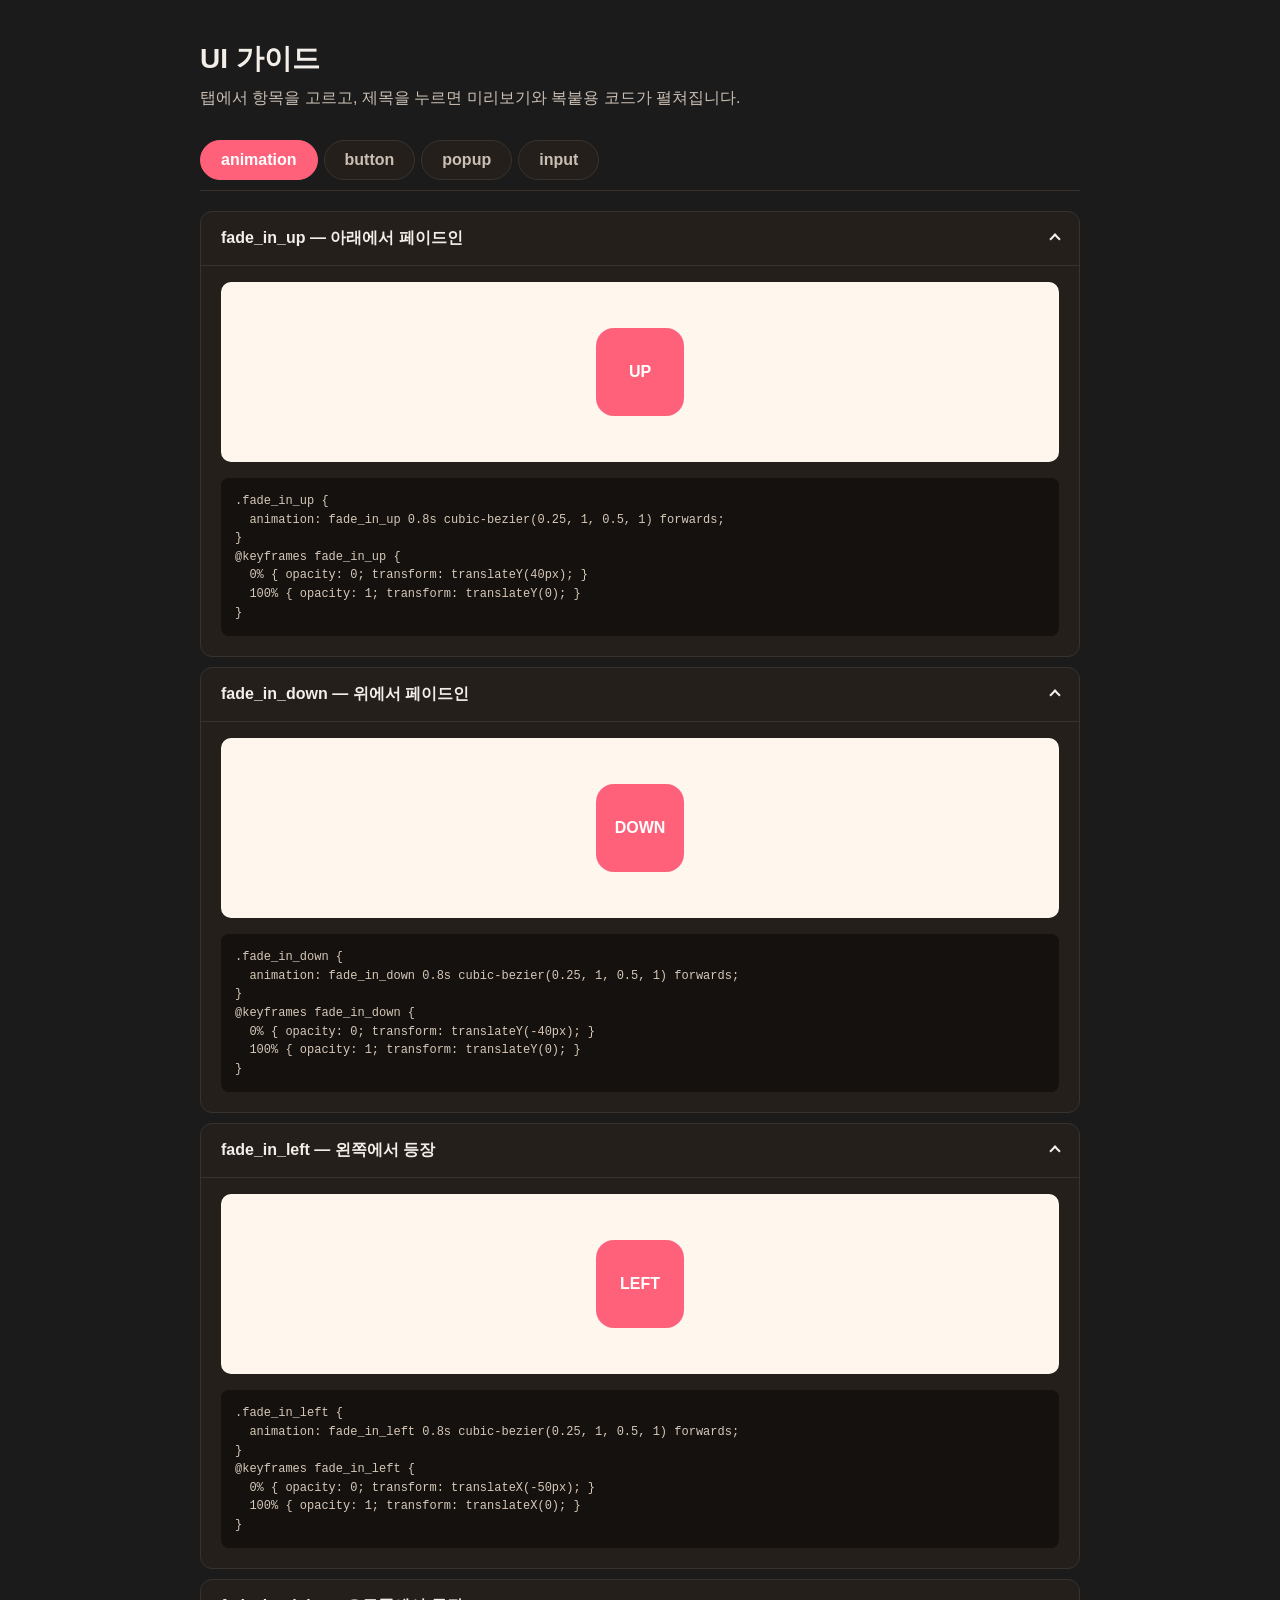
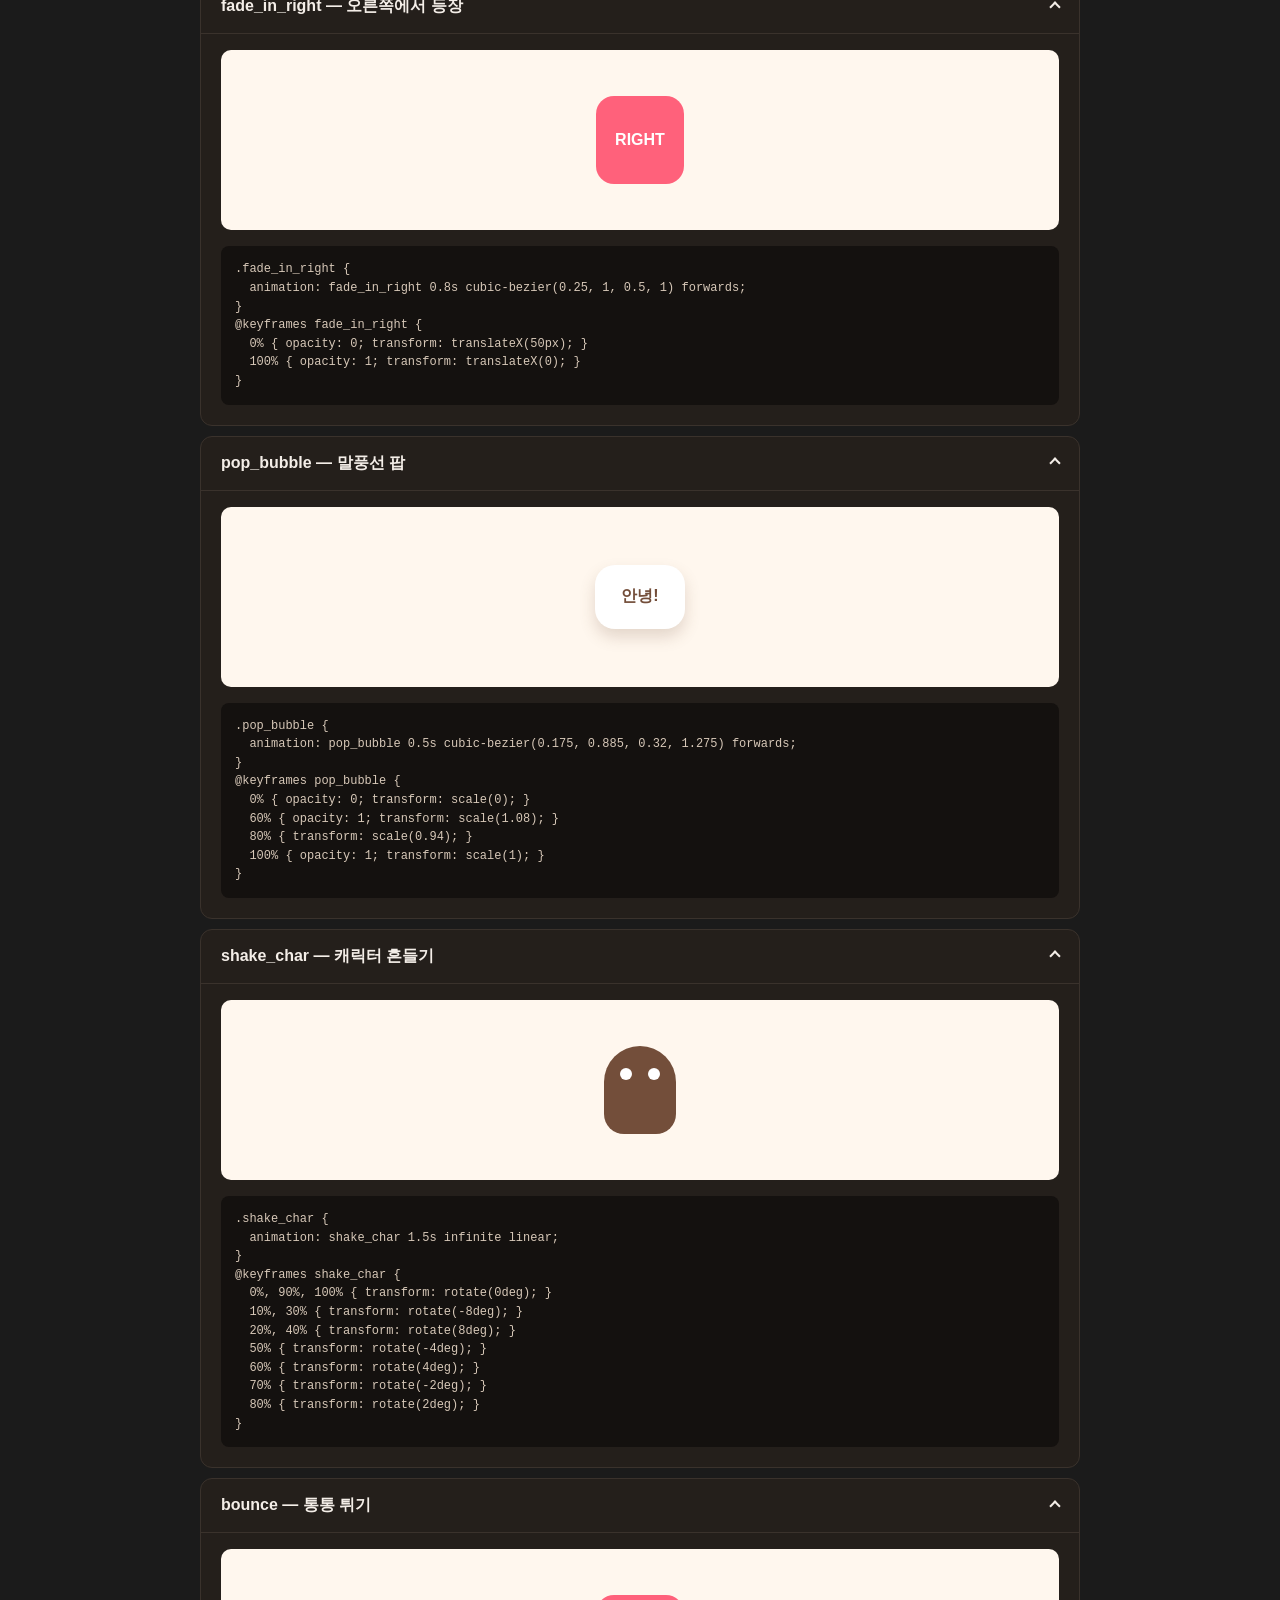
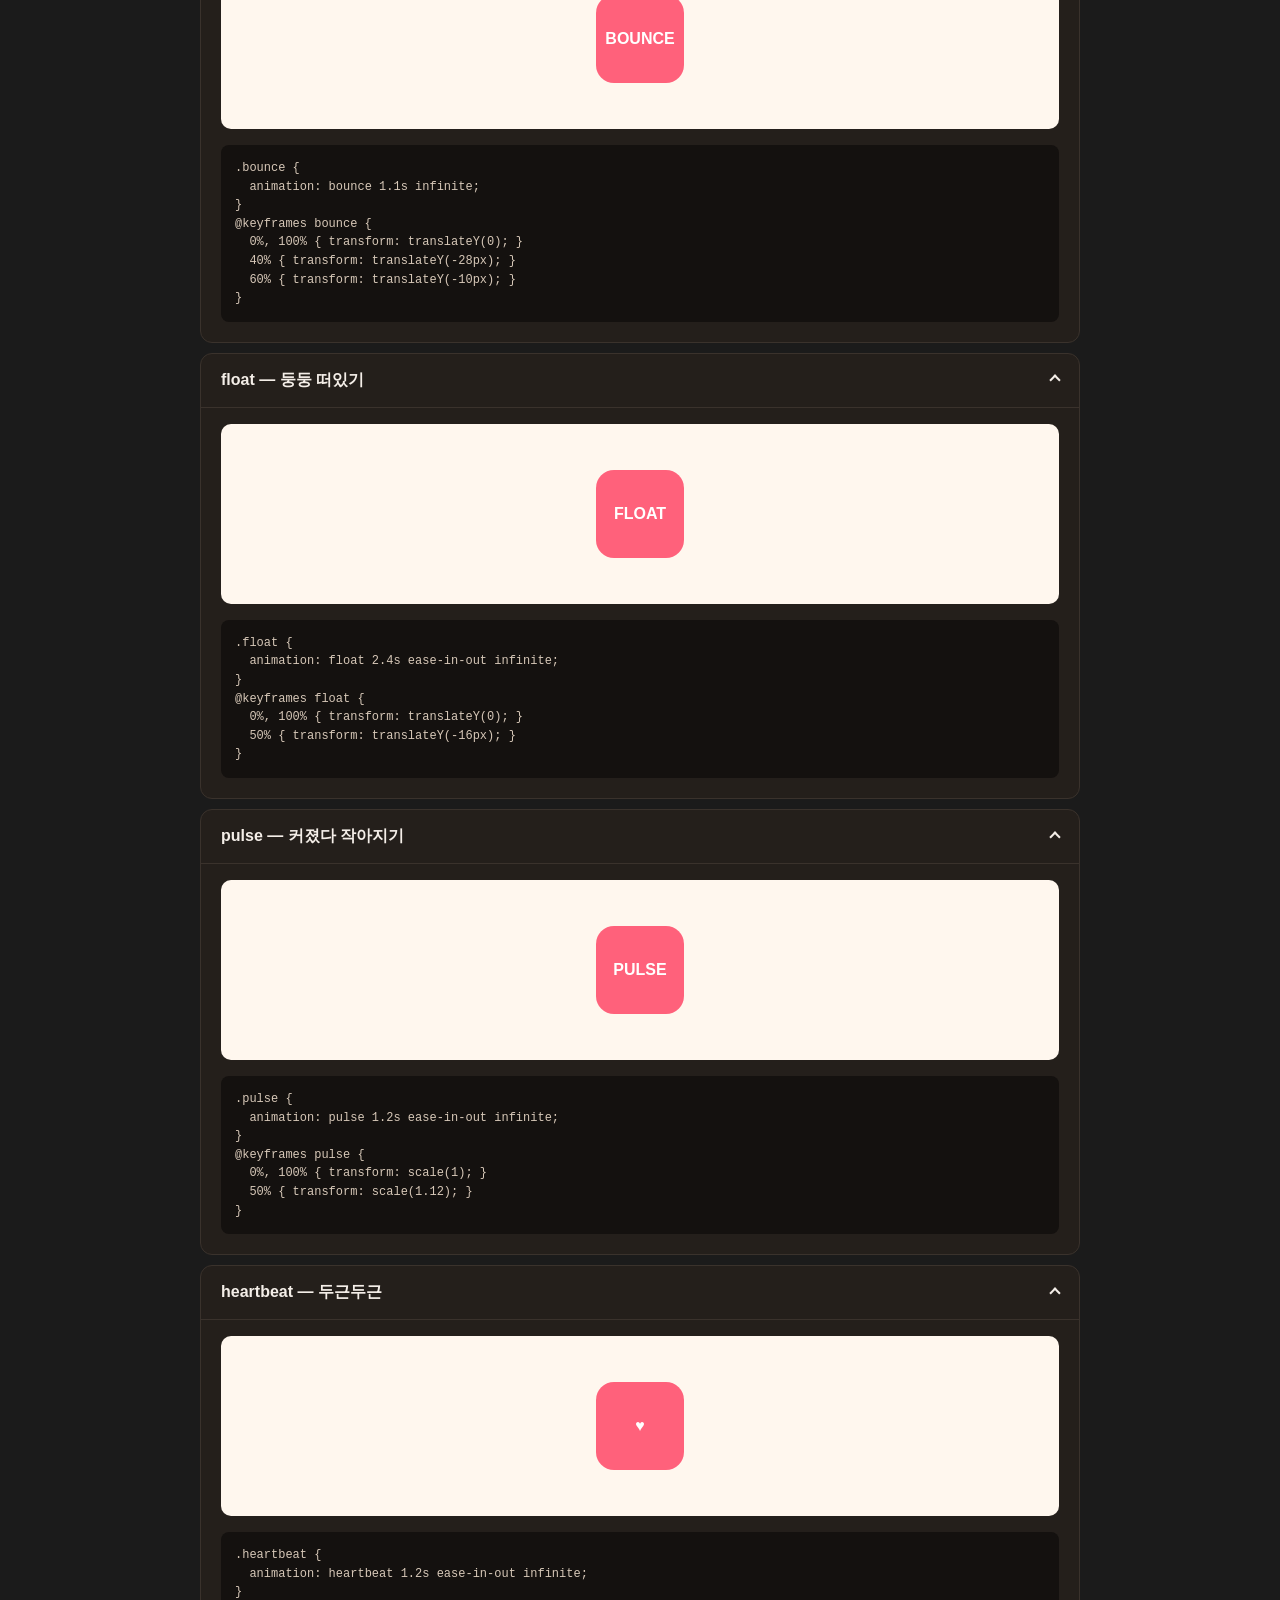
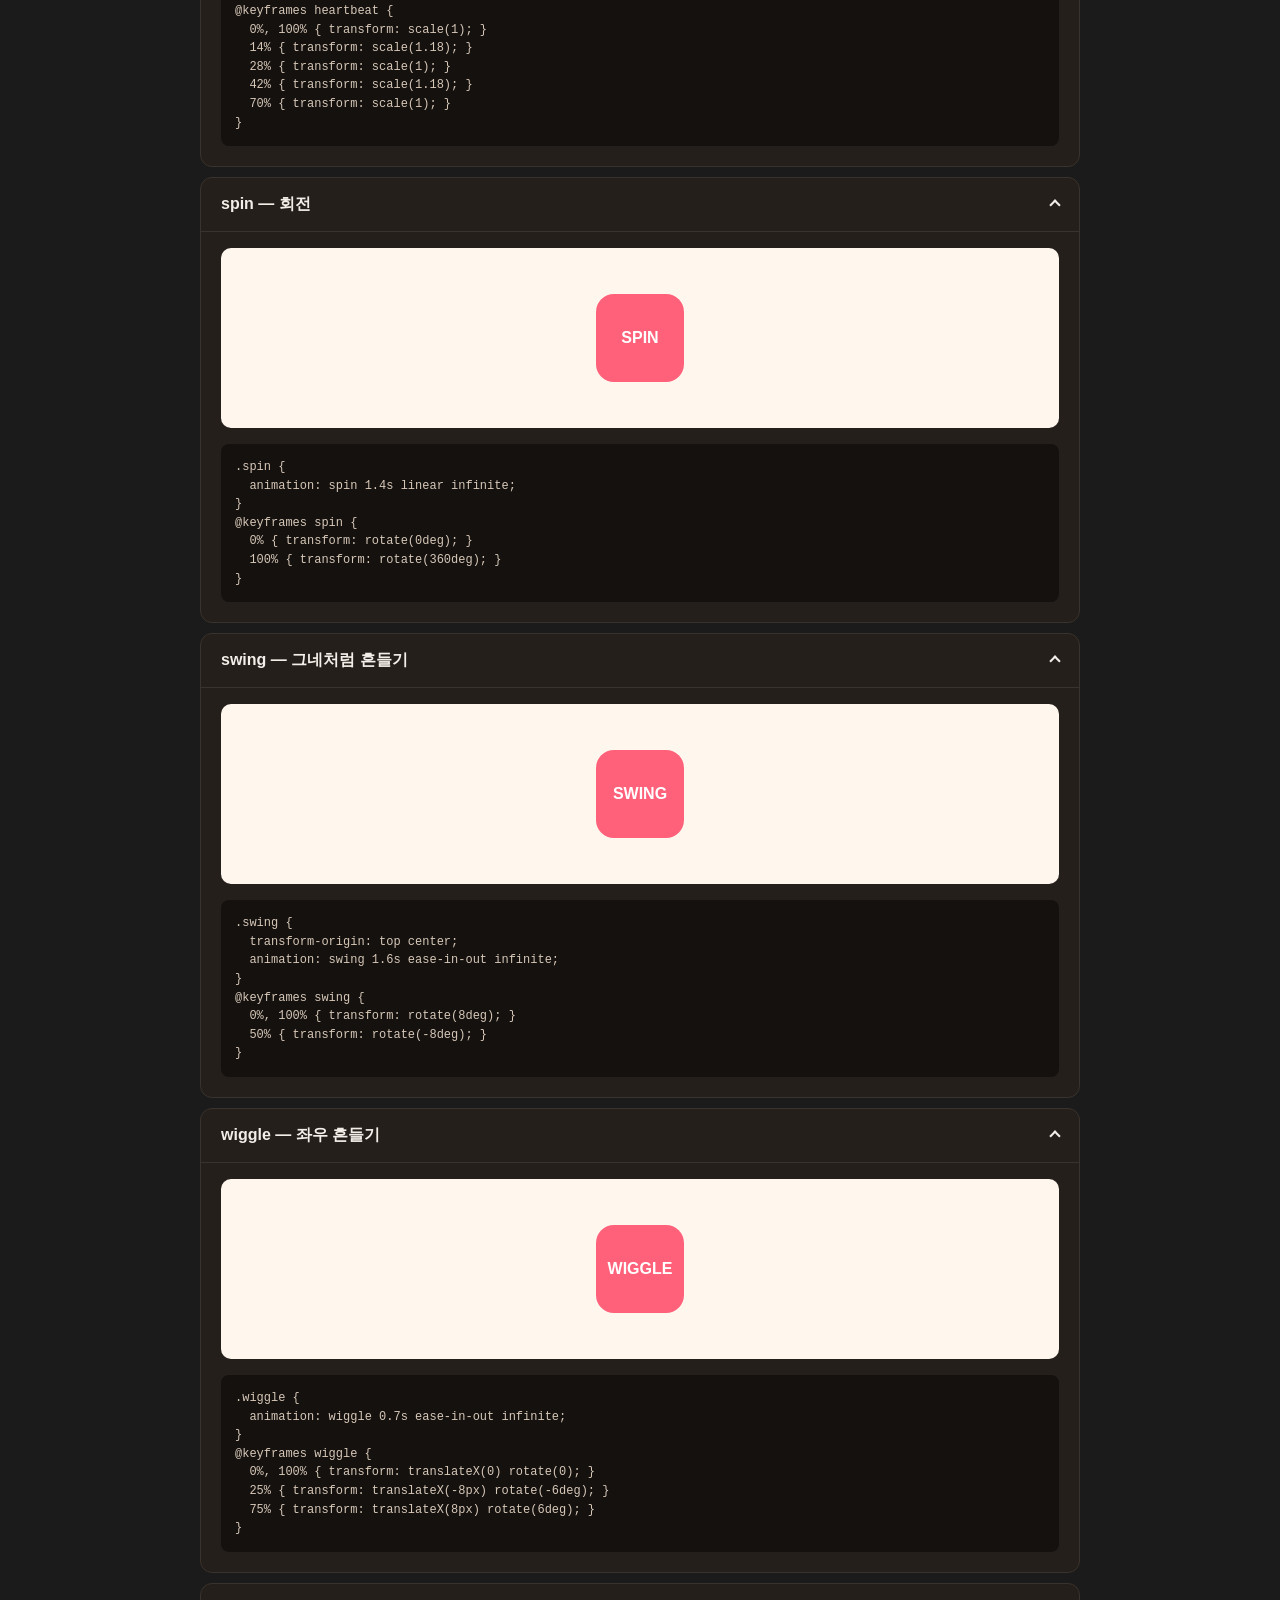
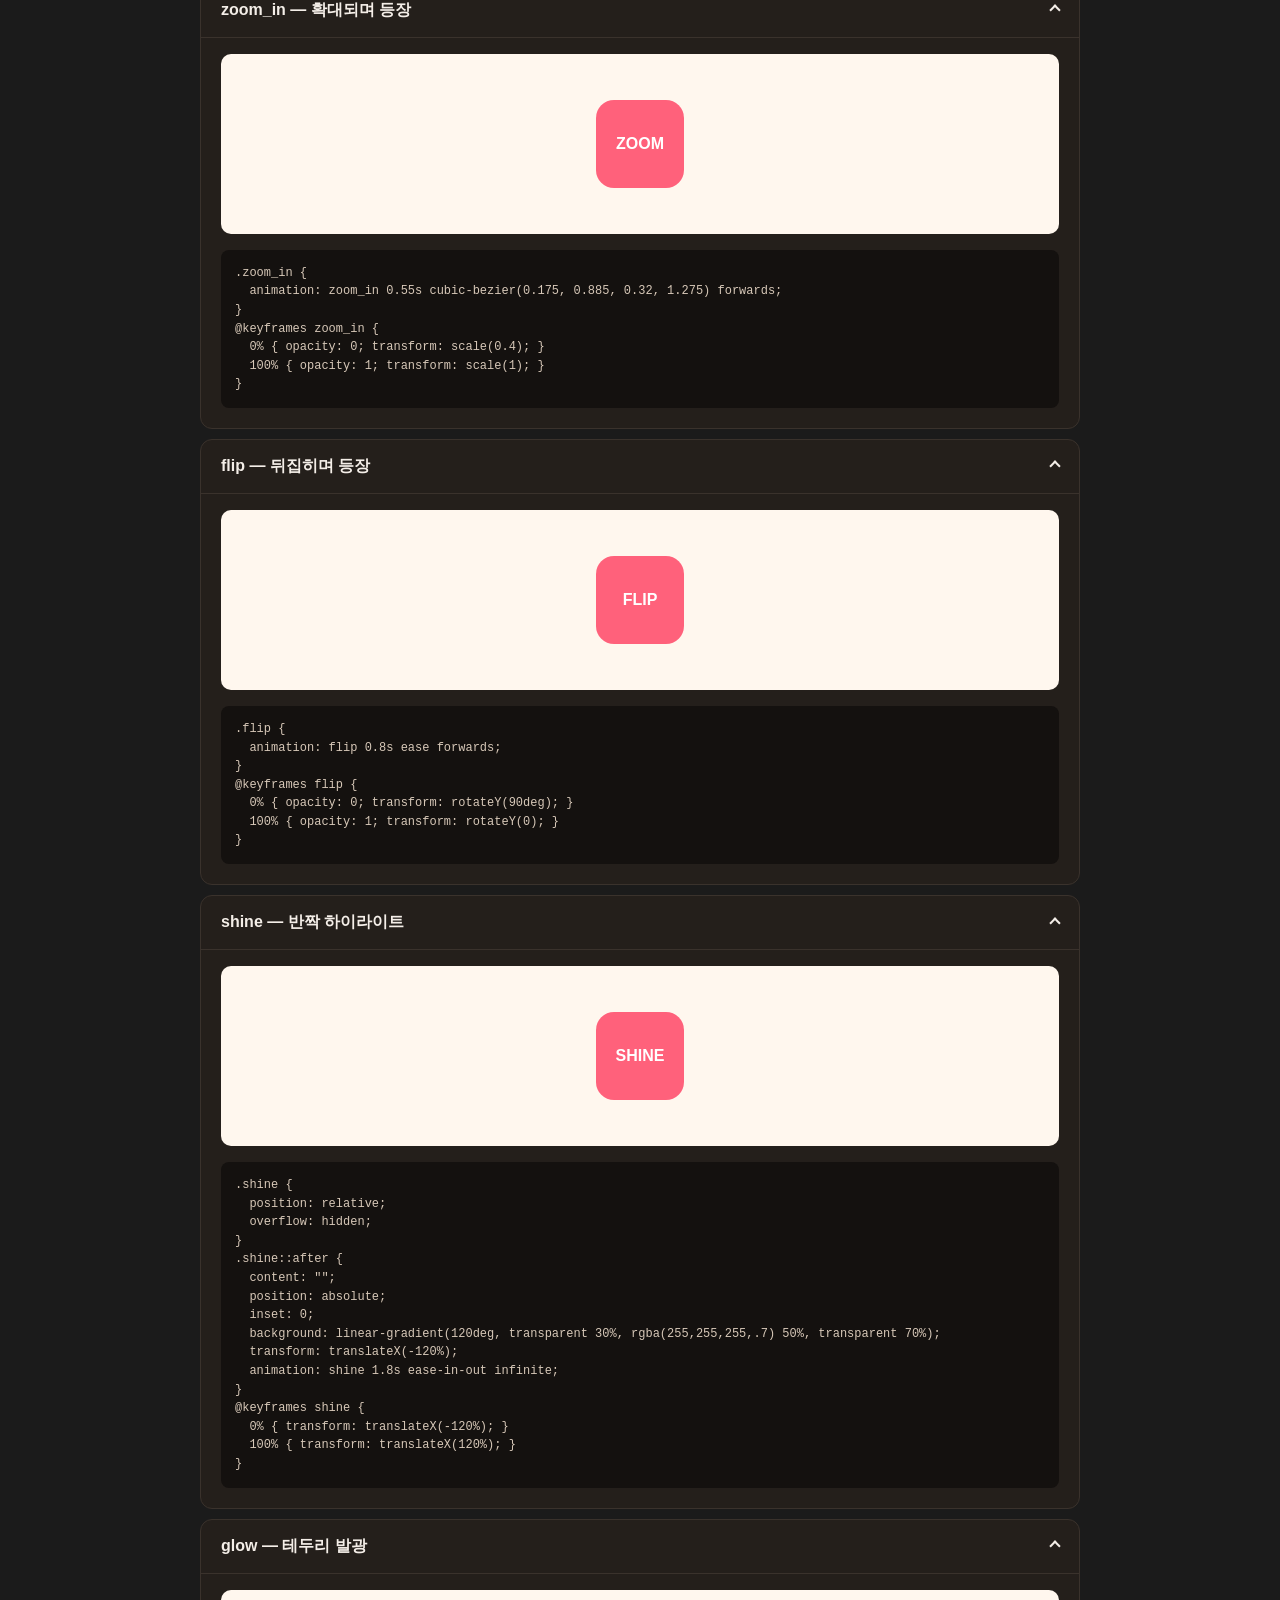
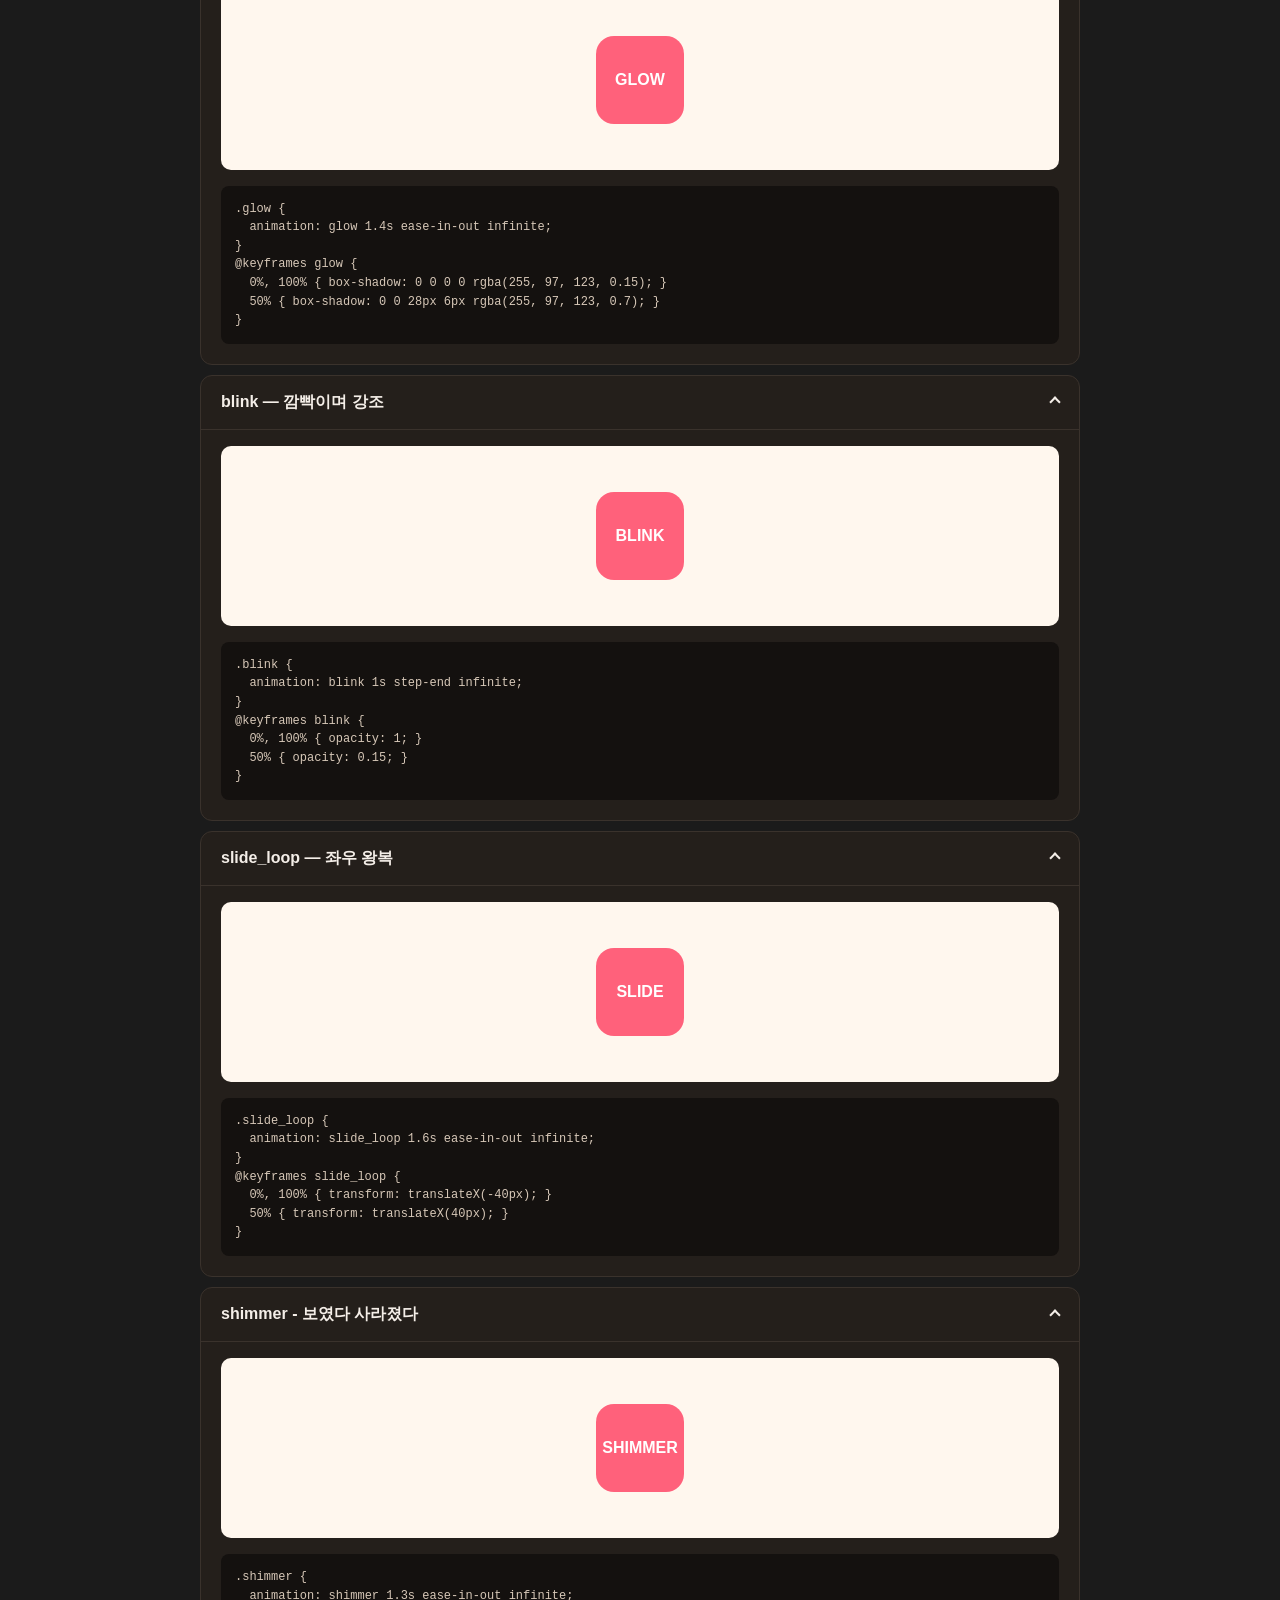
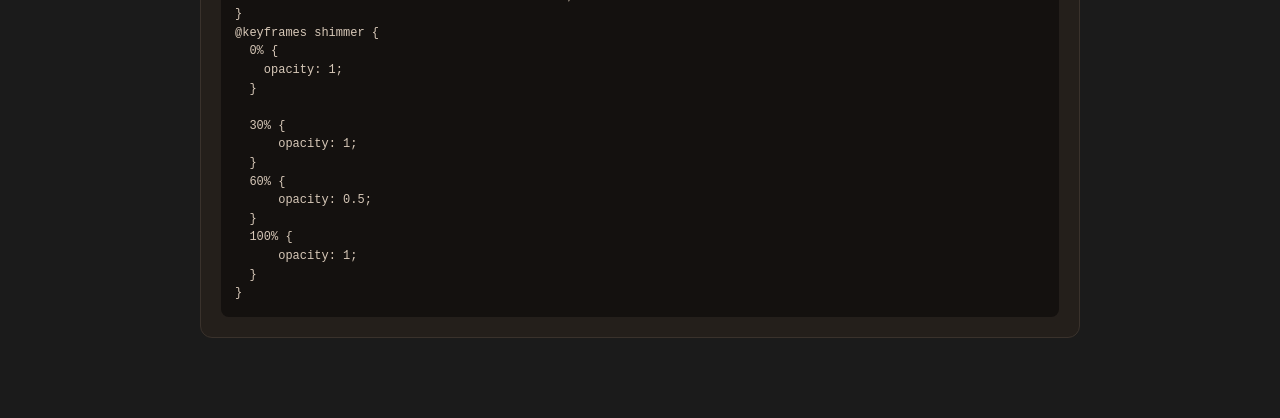
==== commit 431f0fc9: "shimmer 추가" ====
--- a/index.html
+++ b/index.html
@@ -402,6 +402,36 @@
                 @keyframes slide_loop {
                   0%, 100% { transform: translateX(-40px); }
                   50% { transform: translateX(40px); }
+                }
+              </pre>
+            </div>
+          </details>
+
+          <details class="guide_item" open>
+            <summary>shimmer - 보였다 사라졌다</summary>
+            <div class="guide_panel">
+              <div class="guide_preview">
+                <div class="demo_box shimmer">SHIMMER</div>
+              </div>
+              <!-- prettier-ignore -->
+              <pre class="guide_code">
+                .shimmer {
+                  animation: shimmer 1.3s ease-in-out infinite;
+                }
+                @keyframes shimmer {
+                  0% {
+                    opacity: 1;
+                  }
+                  
+                  30% {
+                      opacity: 1;
+                  }
+                  60% {
+                      opacity: 0.5;
+                  }
+                  100% {
+                      opacity: 1;
+                  }
                 }
               </pre>
             </div>
@@ -907,5 +937,4 @@
         }, INTERVAL);
       });
     </script>
-  </body>
-</html>
+</html>
--- a/animation.css
+++ b/animation.css
@@ -203,4 +203,24 @@
 @keyframes slide_loop {
   0%, 100% { transform: translateX(-40px); }
   50% { transform: translateX(40px); }
+}
+
+/* shimmer - 보였다 사라졌다 */
+.shimmer {
+  animation: shimmer 1.3s ease-in-out infinite;
+}
+@keyframes shimmer {
+  0% {
+    opacity: 1;
+  }
+  
+  30% {
+      opacity: 1;
+  }
+  60% {
+      opacity: 0.5;
+  }
+  100% {
+      opacity: 1;
+  }
 }
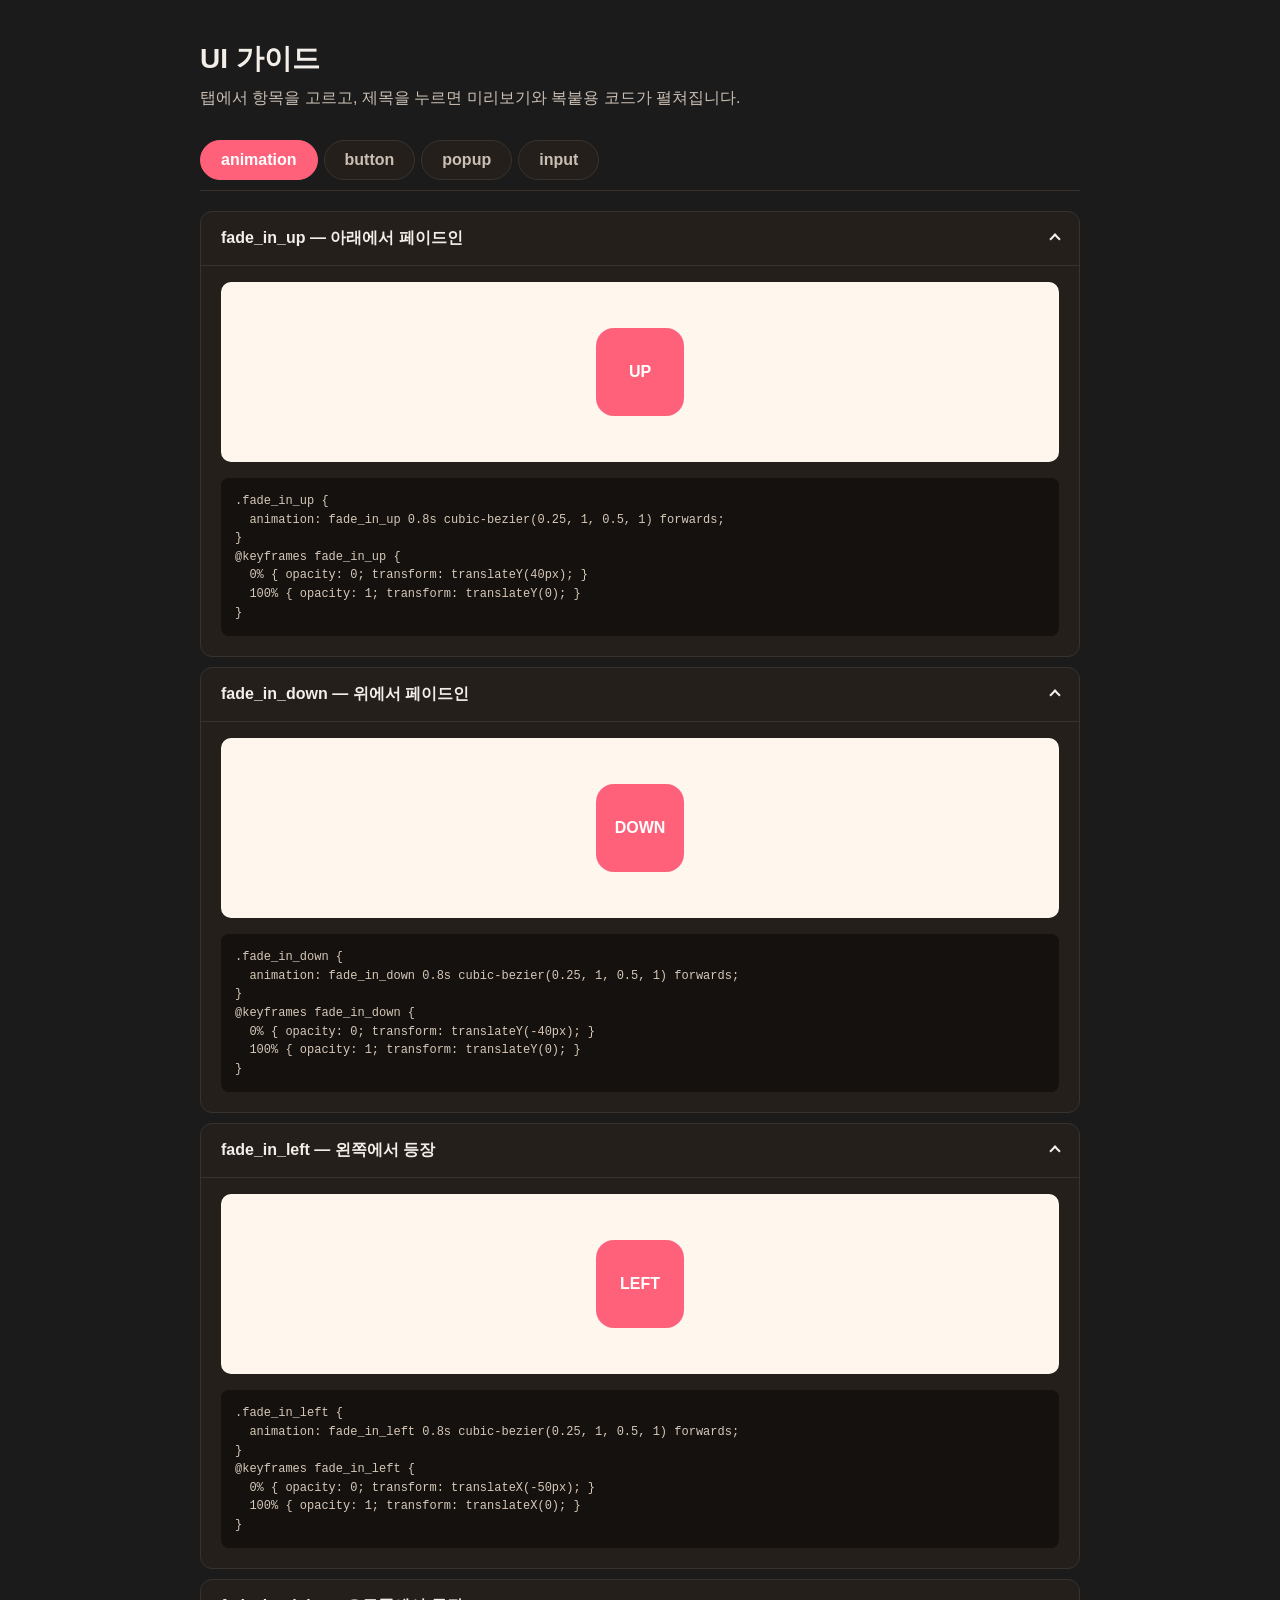
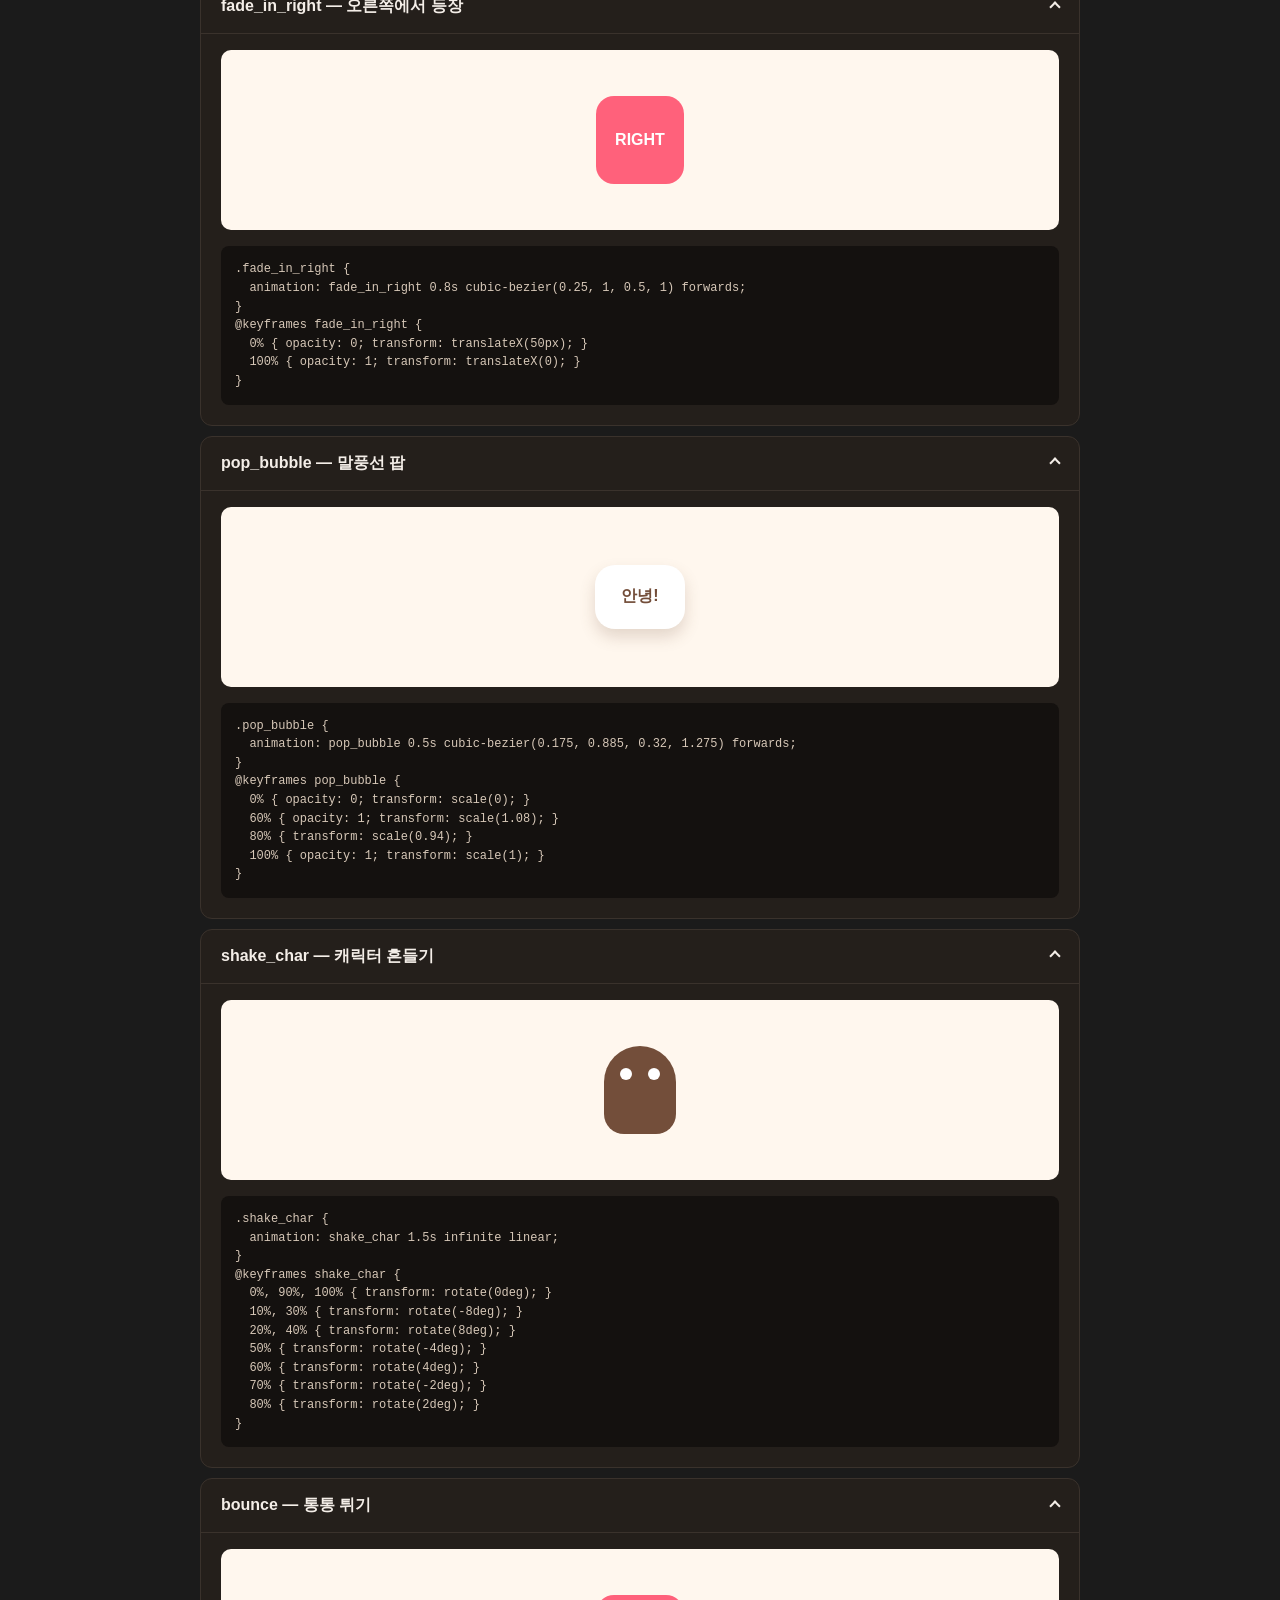
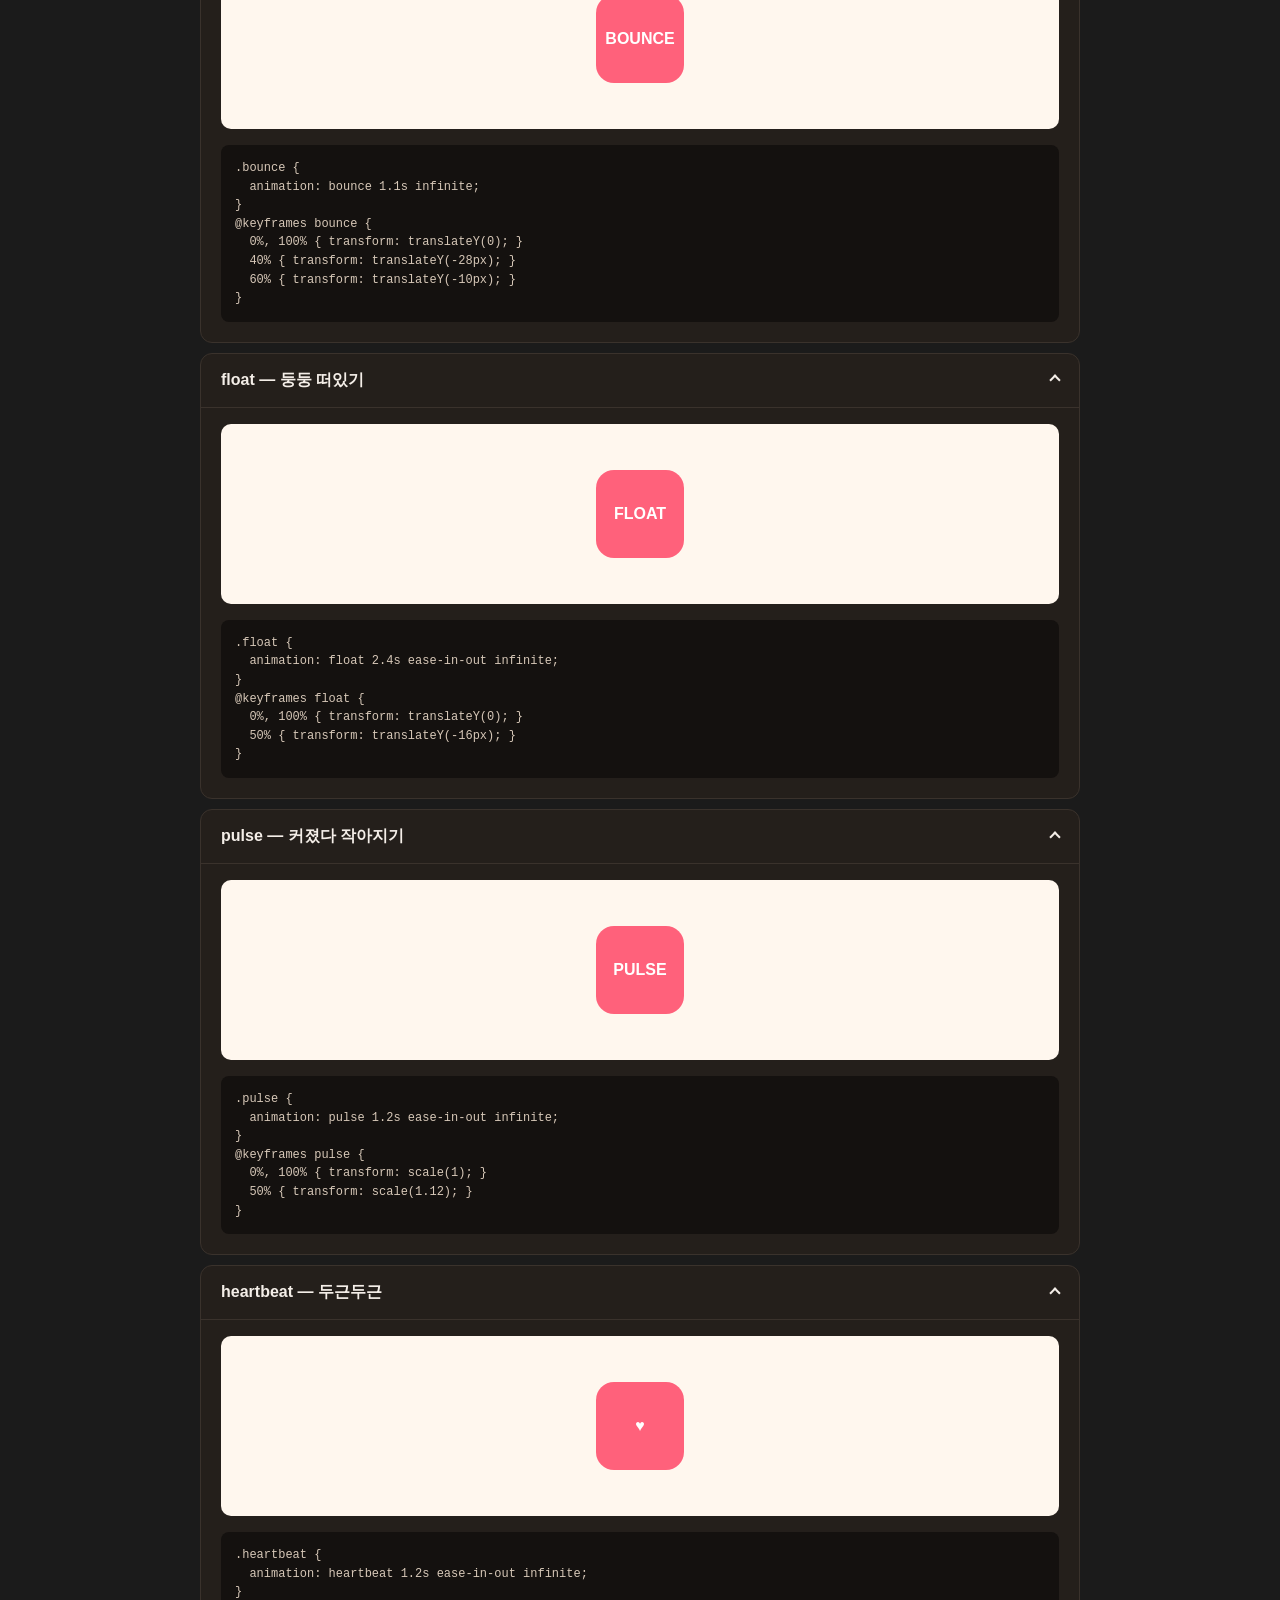
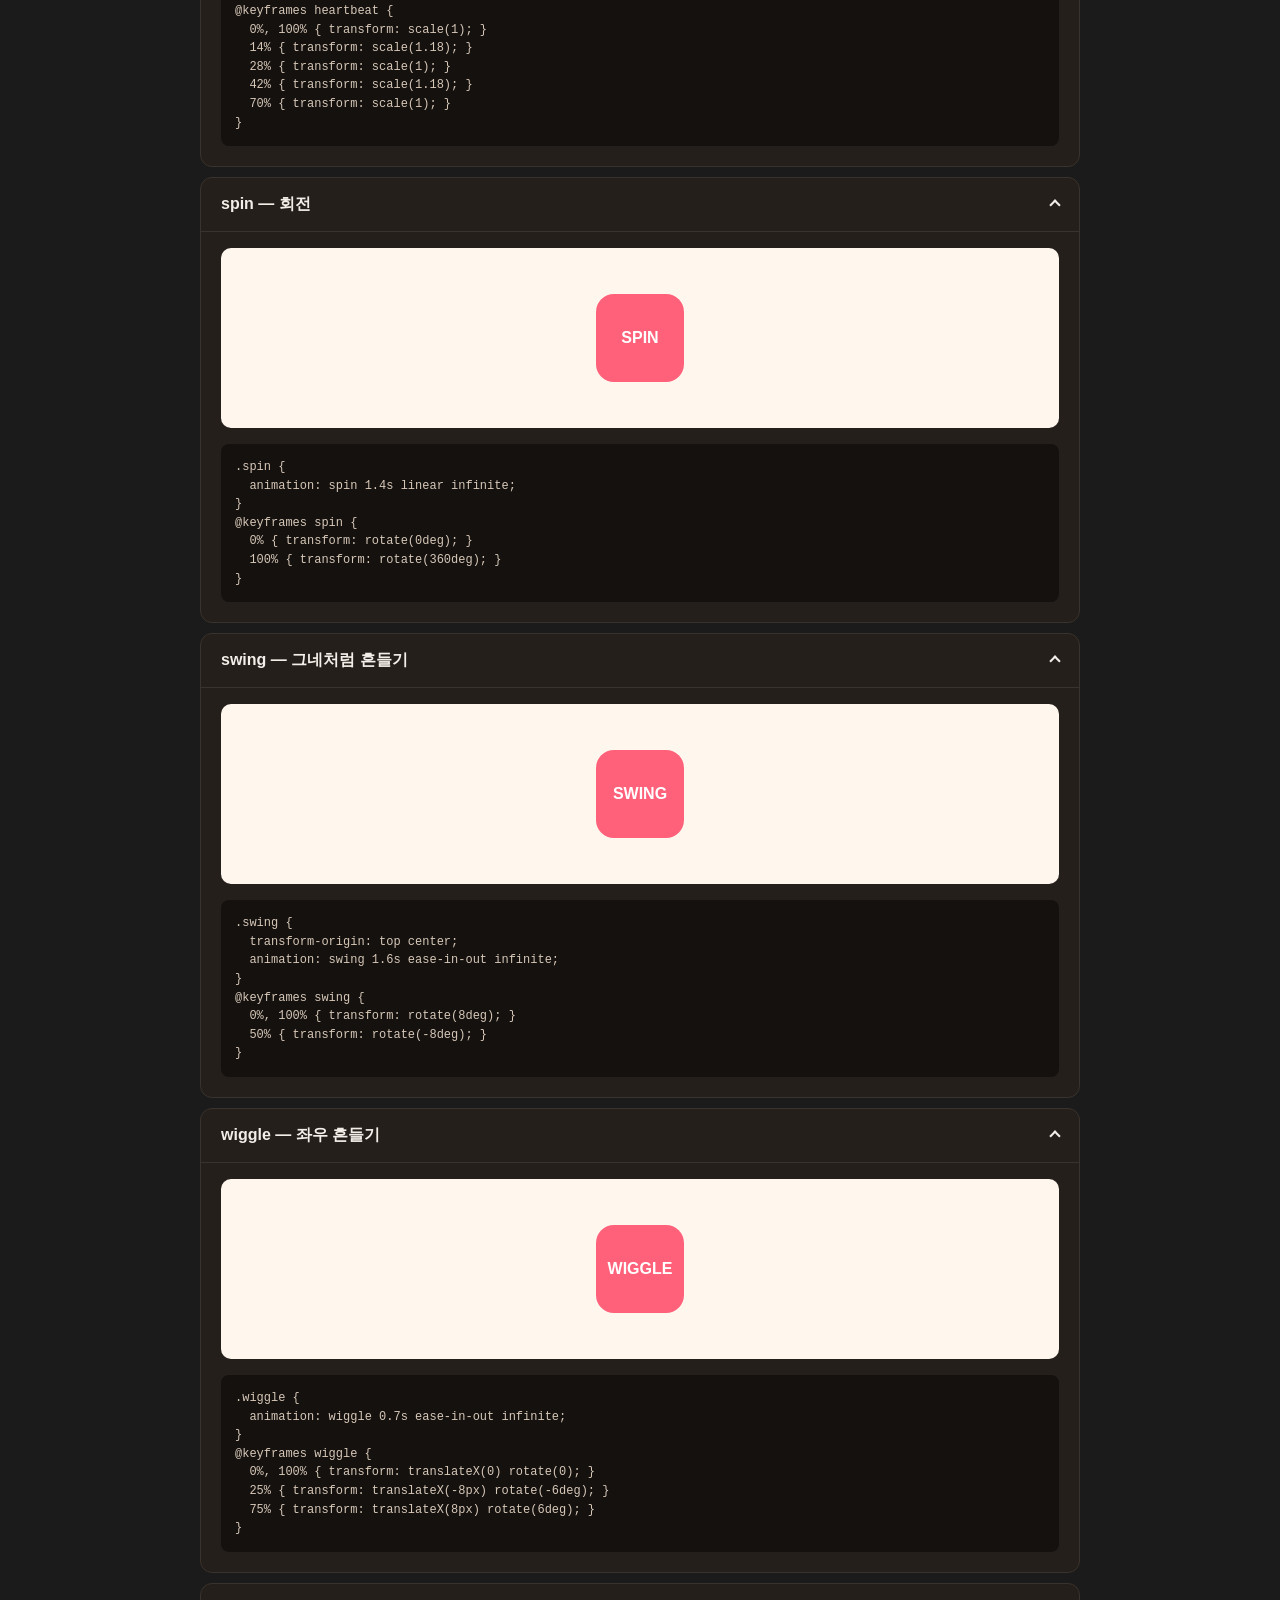
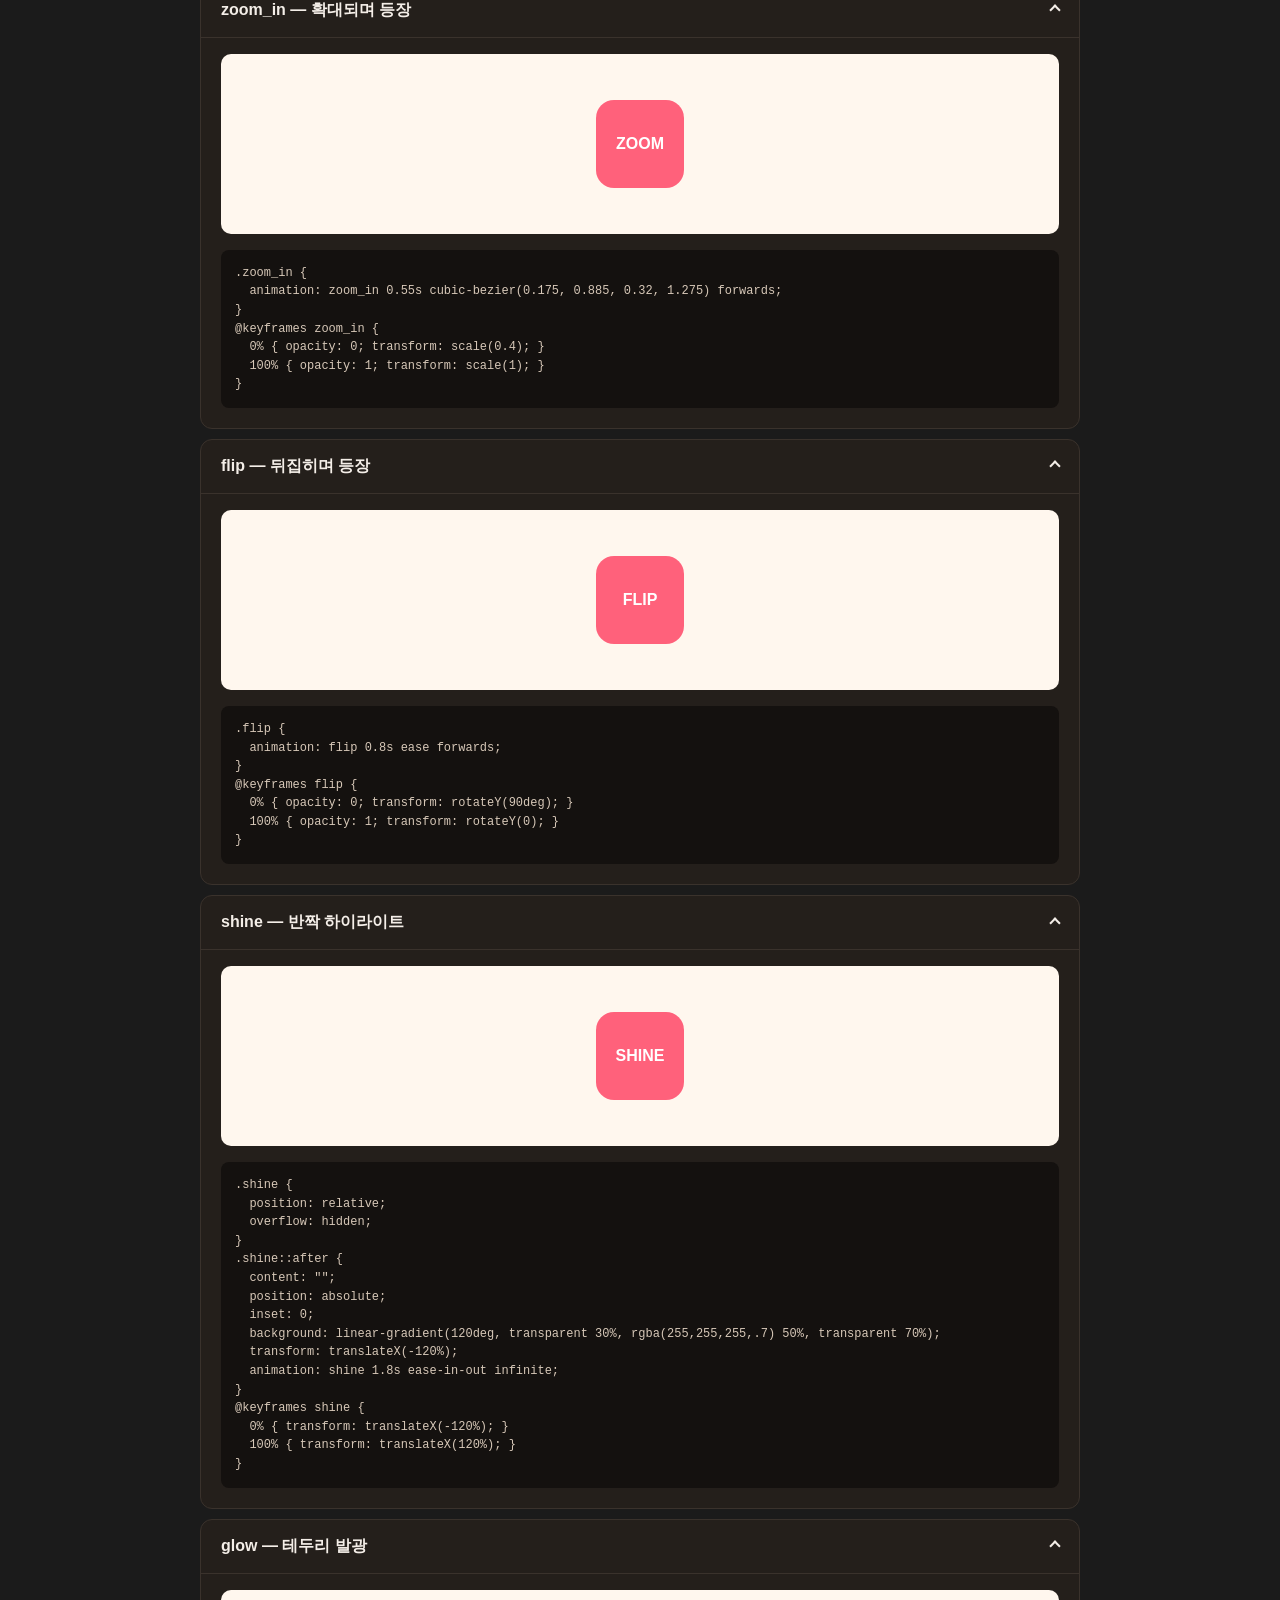
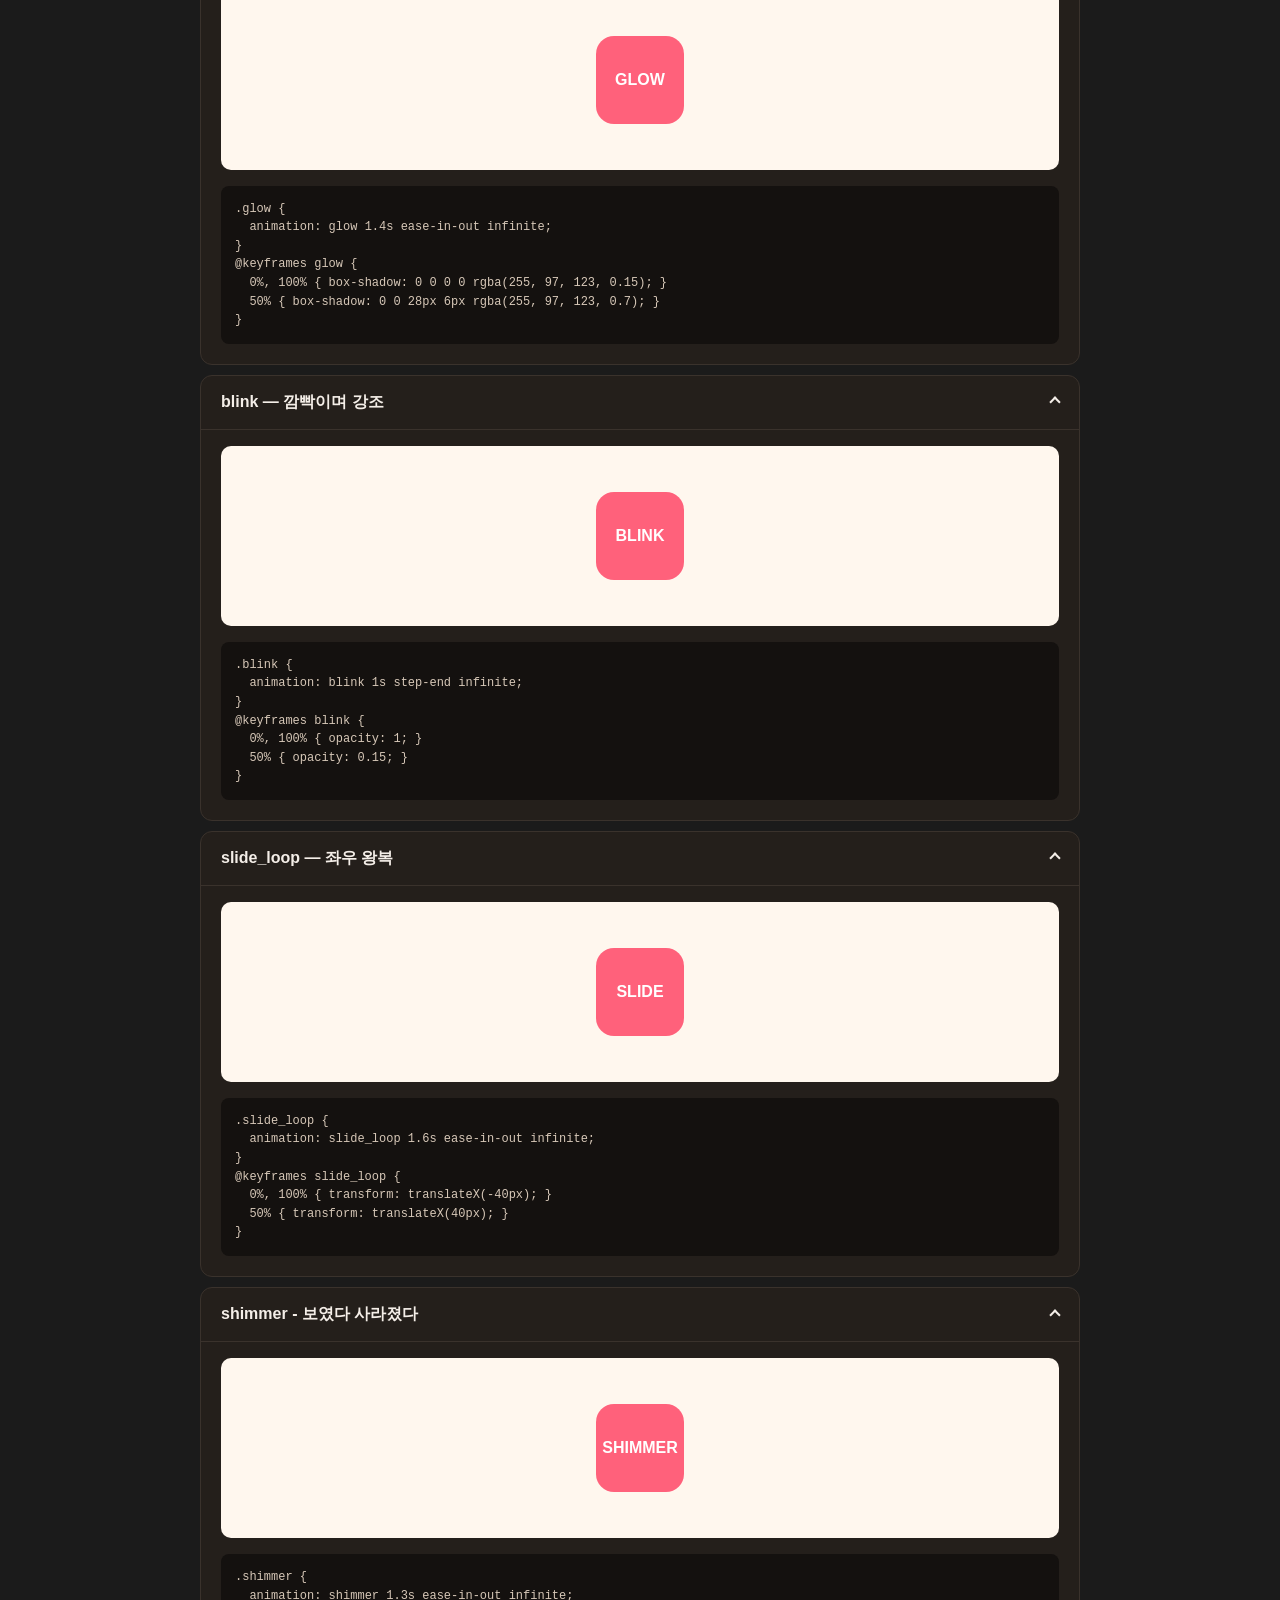
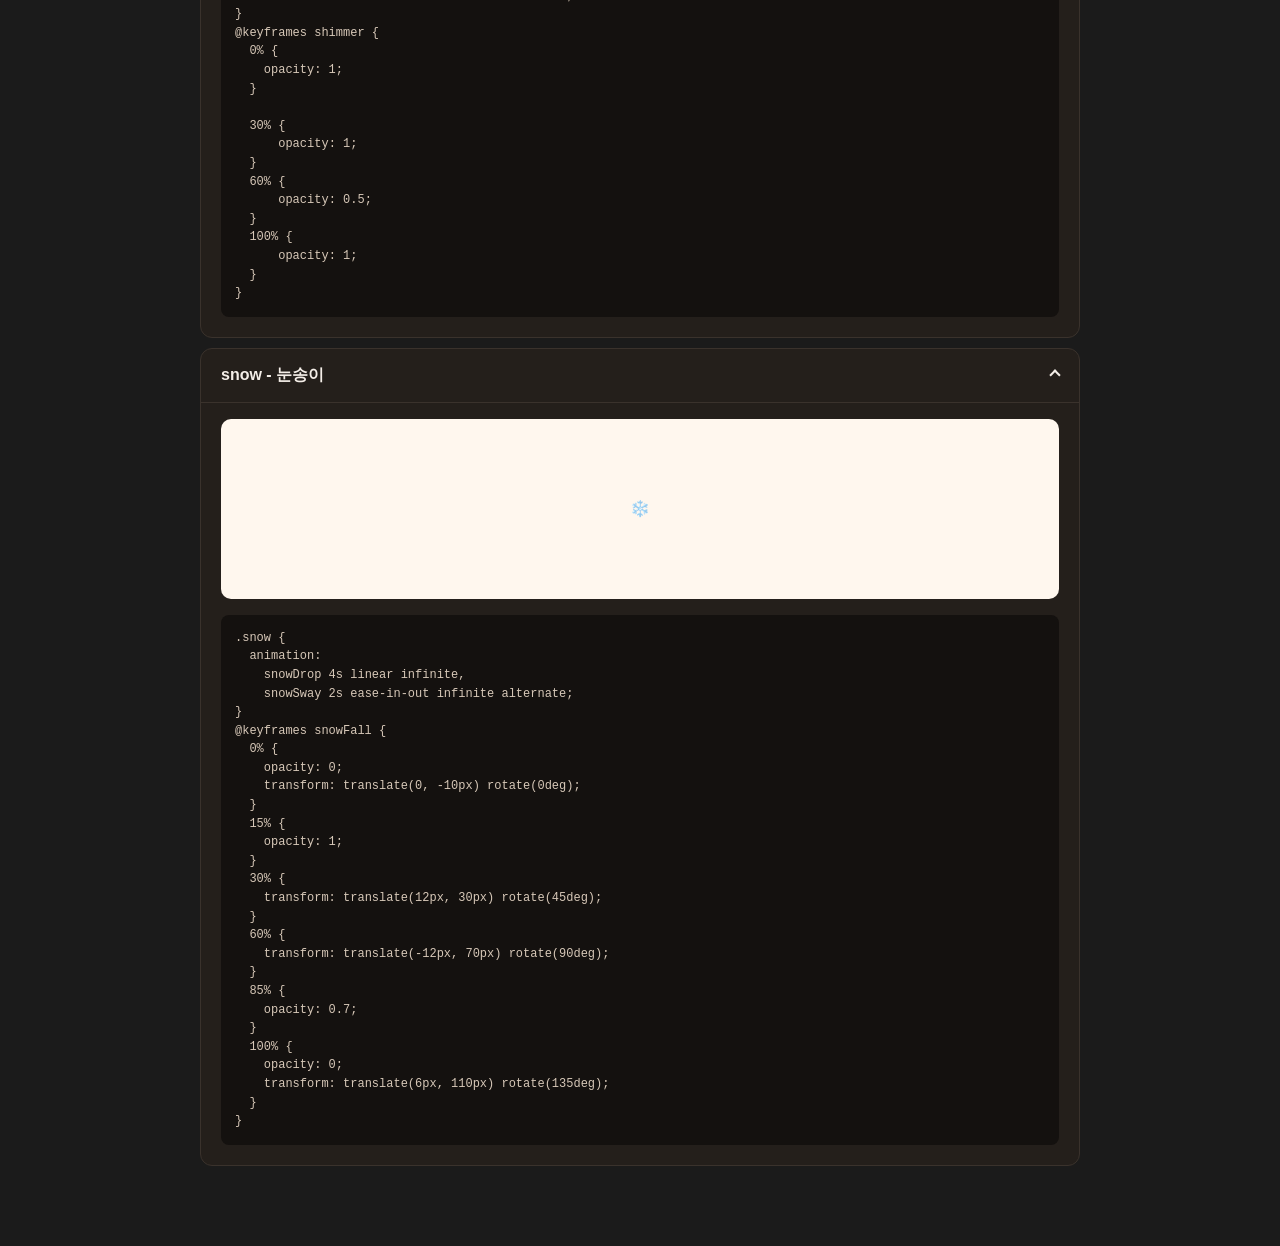
==== commit 66bf1ac1: "snow 애니메이션 추가" ====
--- a/index.html
+++ b/index.html
@@ -436,6 +436,45 @@
               </pre>
             </div>
           </details>
+
+          <details class="guide_item" open>
+            <summary>snow - 눈송이</summary>
+            <div class="guide_panel">
+              <div class="guide_preview">
+                <div class="snow">❄️</div>
+              </div>
+              <pre class="guide_code">
+                .snow {
+                  animation: 
+                    snowDrop 4s linear infinite,
+                    snowSway 2s ease-in-out infinite alternate;
+                }                
+                @keyframes snowFall {
+                  0% {
+                    opacity: 0;
+                    transform: translate(0, -10px) rotate(0deg);
+                  }
+                  15% {
+                    opacity: 1;
+                  }
+                  30% {
+                    transform: translate(12px, 30px) rotate(45deg);
+                  }
+                  60% {
+                    transform: translate(-12px, 70px) rotate(90deg);
+                  }
+                  85% {
+                    opacity: 0.7;
+                  }
+                  100% {
+                    opacity: 0;
+                    transform: translate(6px, 110px) rotate(135deg);
+                  }
+                }
+              </pre>
+            </div>
+          </details>
+          
         </div>
       </section>
 
@@ -445,13 +484,13 @@
       </section>
 
       <!-- ==================== popup ==================== -->
-      <section class="tab_panel" id="tab_popup" role="tabpanel">
+      <!-- <section class="tab_panel" id="tab_popup" role="tabpanel">
         <div class="guide_list">
           <details class="guide_item" open>
             <summary>popup_layer — 공통 레이어 (먼저 복사)</summary>
             <div class="guide_panel">
               <p class="guide_code_title">CSS</p>
-              <!-- prettier-ignore -->
+              prettier-ignore
               <pre class="guide_code">
                 .popup_layer {
                   position: fixed;
@@ -513,7 +552,7 @@
                 }
               </pre>
               <p class="guide_code_title">JS (jQuery) — 열기 / 닫기 / 딤 클릭 / ESC</p>
-              <!-- prettier-ignore -->
+              prettier-ignore
               <pre class="guide_code">
                 $(document).on("click", "[data-popup_open]", function () {
                   $($(this).data("popup_open")).addClass("is_open");
@@ -547,7 +586,7 @@
                 </div>
               </div>
               <p class="guide_code_title">HTML</p>
-              <!-- prettier-ignore -->
+              prettier-ignore
               <pre class="guide_code">
                 &lt;button type="button" data-popup_open="#modal_demo">모달 열기&lt;/button>
 
@@ -562,7 +601,7 @@
                 &lt;/div>
               </pre>
               <p class="guide_code_title">CSS</p>
-              <!-- prettier-ignore -->
+              prettier-ignore
               <pre class="guide_code">
                 .popup_modal {
                   width: min(320px, calc(100% - 40px));
@@ -596,7 +635,7 @@
                 </div>
               </div>
               <p class="guide_code_title">HTML</p>
-              <!-- prettier-ignore -->
+              prettier-ignore
               <pre class="guide_code">
                 &lt;button type="button" data-popup_open="#alert_demo">알럿 열기&lt;/button>
 
@@ -612,7 +651,7 @@
                 &lt;/div>
               </pre>
               <p class="guide_code_title">CSS (popup_modal 과 같이 사용)</p>
-              <!-- prettier-ignore -->
+              prettier-ignore
               <pre class="guide_code">
                 .popup_alert {
                   width: min(280px, calc(100% - 40px));
@@ -638,7 +677,7 @@
                 </div>
               </div>
               <p class="guide_code_title">HTML</p>
-              <!-- prettier-ignore -->
+              prettier-ignore
               <pre class="guide_code">
                 &lt;button type="button" data-popup_open="#sheet_demo">시트 열기&lt;/button>
 
@@ -653,7 +692,7 @@
                 &lt;/div>
               </pre>
               <p class="guide_code_title">CSS</p>
-              <!-- prettier-ignore -->
+              prettier-ignore
               <pre class="guide_code">
                 .popup_sheet {
                   width: 100%;
@@ -696,7 +735,7 @@
                 </div>
               </div>
               <p class="guide_code_title">HTML</p>
-              <!-- prettier-ignore -->
+              prettier-ignore
               <pre class="guide_code">
                 &lt;button type="button" data-popup_open="#drawer_demo">드로어 열기&lt;/button>
 
@@ -711,7 +750,7 @@
                 &lt;/div>
               </pre>
               <p class="guide_code_title">CSS</p>
-              <!-- prettier-ignore -->
+              prettier-ignore
               <pre class="guide_code">
                 .popup_drawer {
                   width: 240px;
@@ -736,14 +775,14 @@
                 <div class="popup_toast" id="toast_demo" role="status">저장되었습니다.</div>
               </div>
               <p class="guide_code_title">HTML</p>
-              <!-- prettier-ignore -->
+              prettier-ignore
               <pre class="guide_code">
                 &lt;button type="button" data-toast_open="#toast_demo">토스트 보기&lt;/button>
 
                 &lt;div class="popup_toast" id="toast_demo" role="status">저장되었습니다.&lt;/div>
               </pre>
               <p class="guide_code_title">CSS</p>
-              <!-- prettier-ignore -->
+              prettier-ignore
               <pre class="guide_code">
                 .popup_toast {
                   position: fixed;
@@ -768,7 +807,7 @@
                 }
               </pre>
               <p class="guide_code_title">JS (jQuery) — 2초 뒤 자동으로 사라짐</p>
-              <!-- prettier-ignore -->
+              prettier-ignore
               <pre class="guide_code">
                 $(document).on("click", "[data-toast_open]", function () {
                   var $toast = $($(this).data("toast_open"));
@@ -792,7 +831,7 @@
                 </span>
               </div>
               <p class="guide_code_title">HTML</p>
-              <!-- prettier-ignore -->
+              prettier-ignore
               <pre class="guide_code">
                 &lt;span class="popup_tip_wrap">
                   &lt;button type="button">도움말&lt;/button>
@@ -800,7 +839,7 @@
                 &lt;/span>
               </pre>
               <p class="guide_code_title">CSS (JS 없음)</p>
-              <!-- prettier-ignore -->
+              prettier-ignore
               <pre class="guide_code">
                 .popup_tip_wrap {
                   position: relative;
@@ -840,6 +879,9 @@
             </div>
           </details>
         </div>
+      </section> -->
+      <section class="tab_panel" id="tab_popup" role="tabpanel">
+        <p class="guide_empty">준비 중입니다.</p>
       </section>
 
       <!-- ==================== input ==================== -->
--- a/animation.css
+++ b/animation.css
@@ -223,4 +223,36 @@
   100% {
       opacity: 1;
   }
-}+}
+
+.snow {
+  animation: 
+    snowDrop 4s linear infinite,
+    snowSway 2s ease-in-out infinite alternate;
+}
+
+@keyframes snowDrop {
+  0% {
+    opacity: 0;
+    top: -20px;
+  }
+  15% {
+    opacity: 1;
+  }
+  80% {
+    opacity: 1;
+  }
+  100% {
+    opacity: 0;
+    top: 100px;
+  }
+}
+
+@keyframes snowSway {
+  0% {
+    transform: translateX(-15px) rotate(-15deg);
+  }
+  100% {
+    transform: translateX(15px) rotate(15deg);
+  }
+}
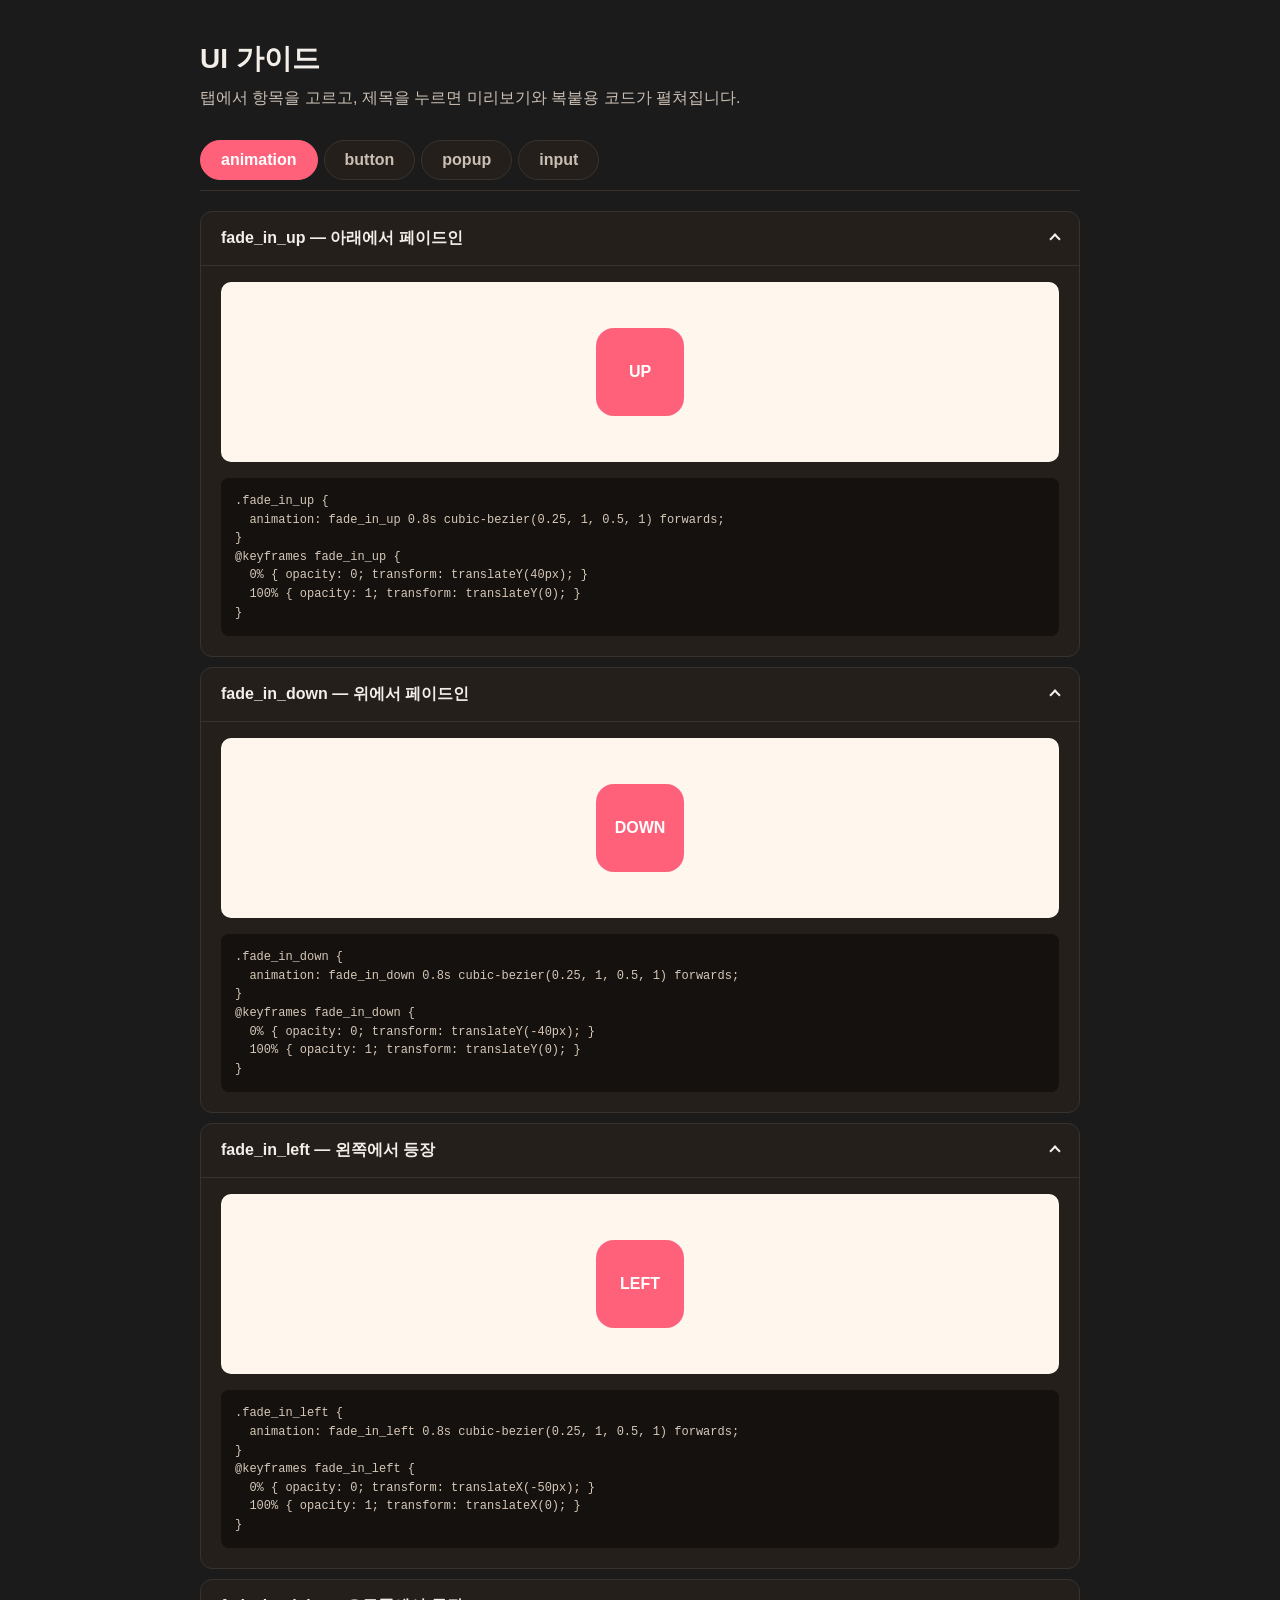
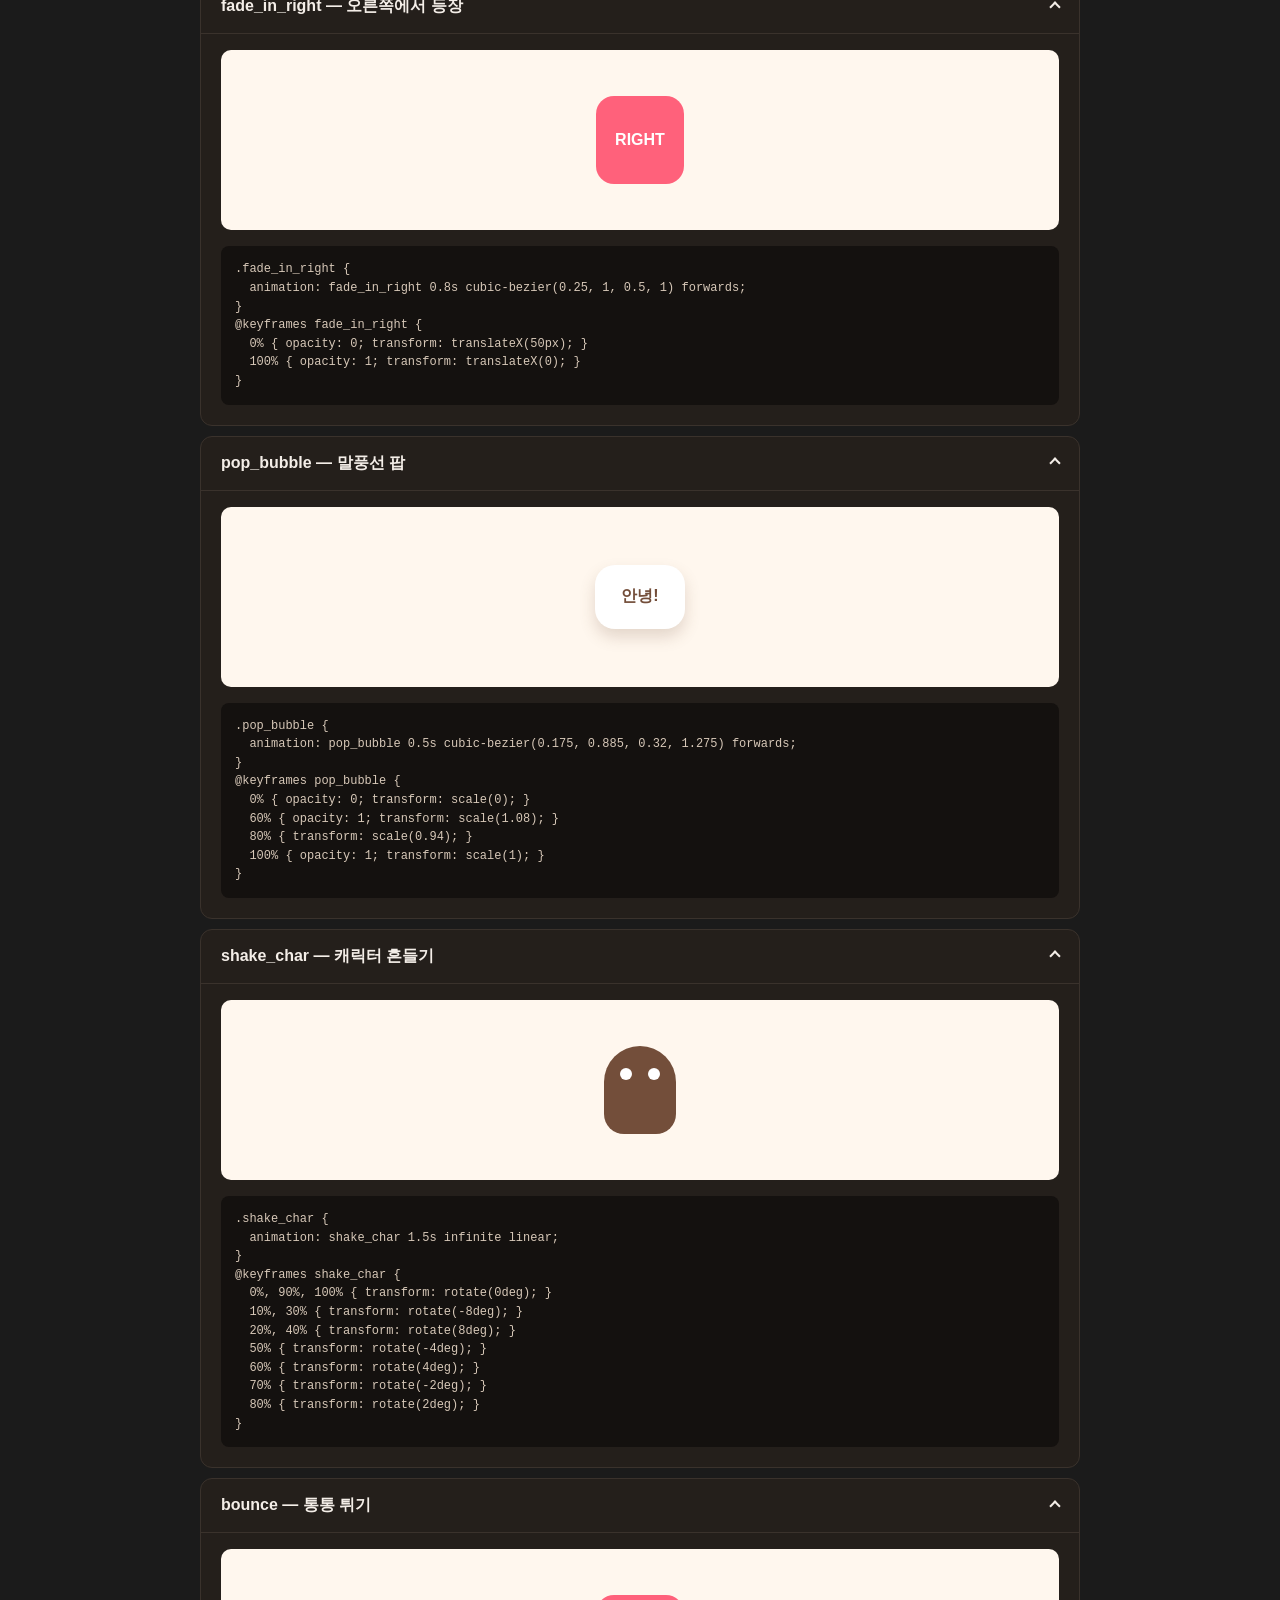
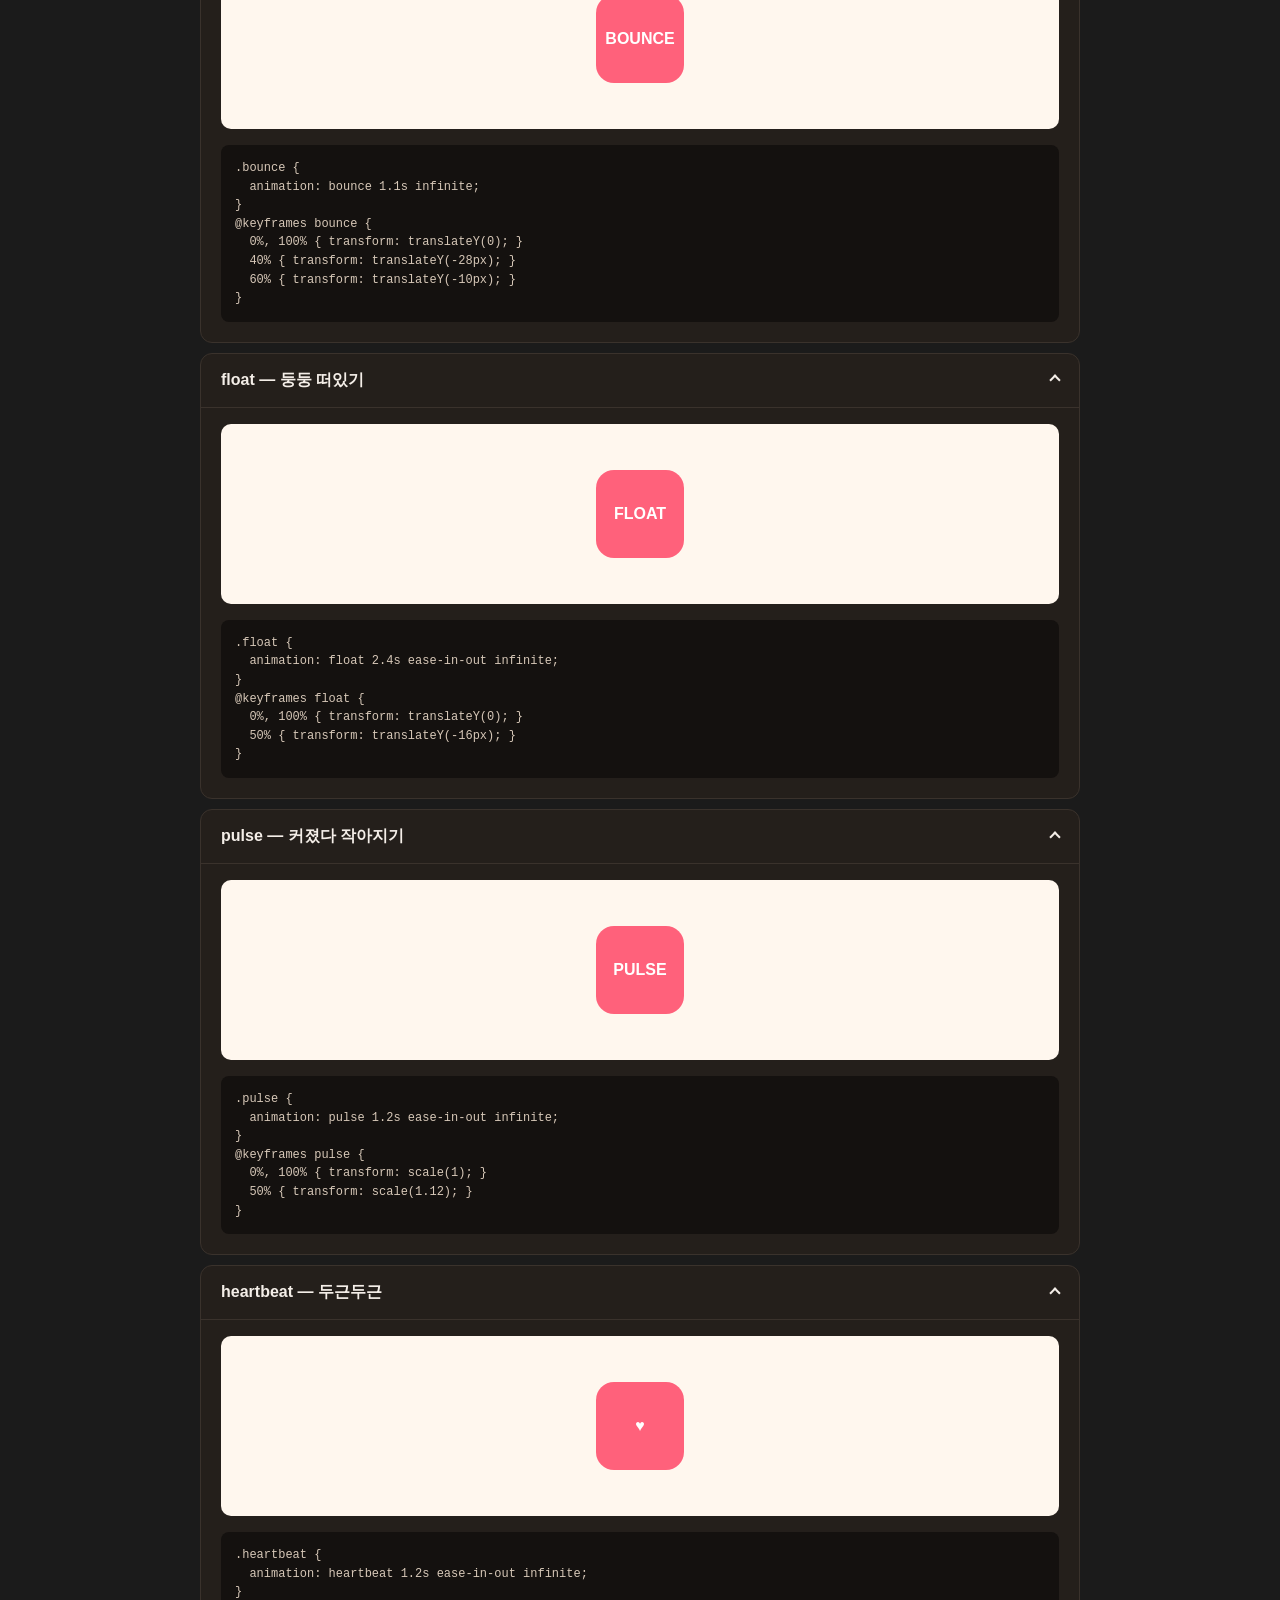
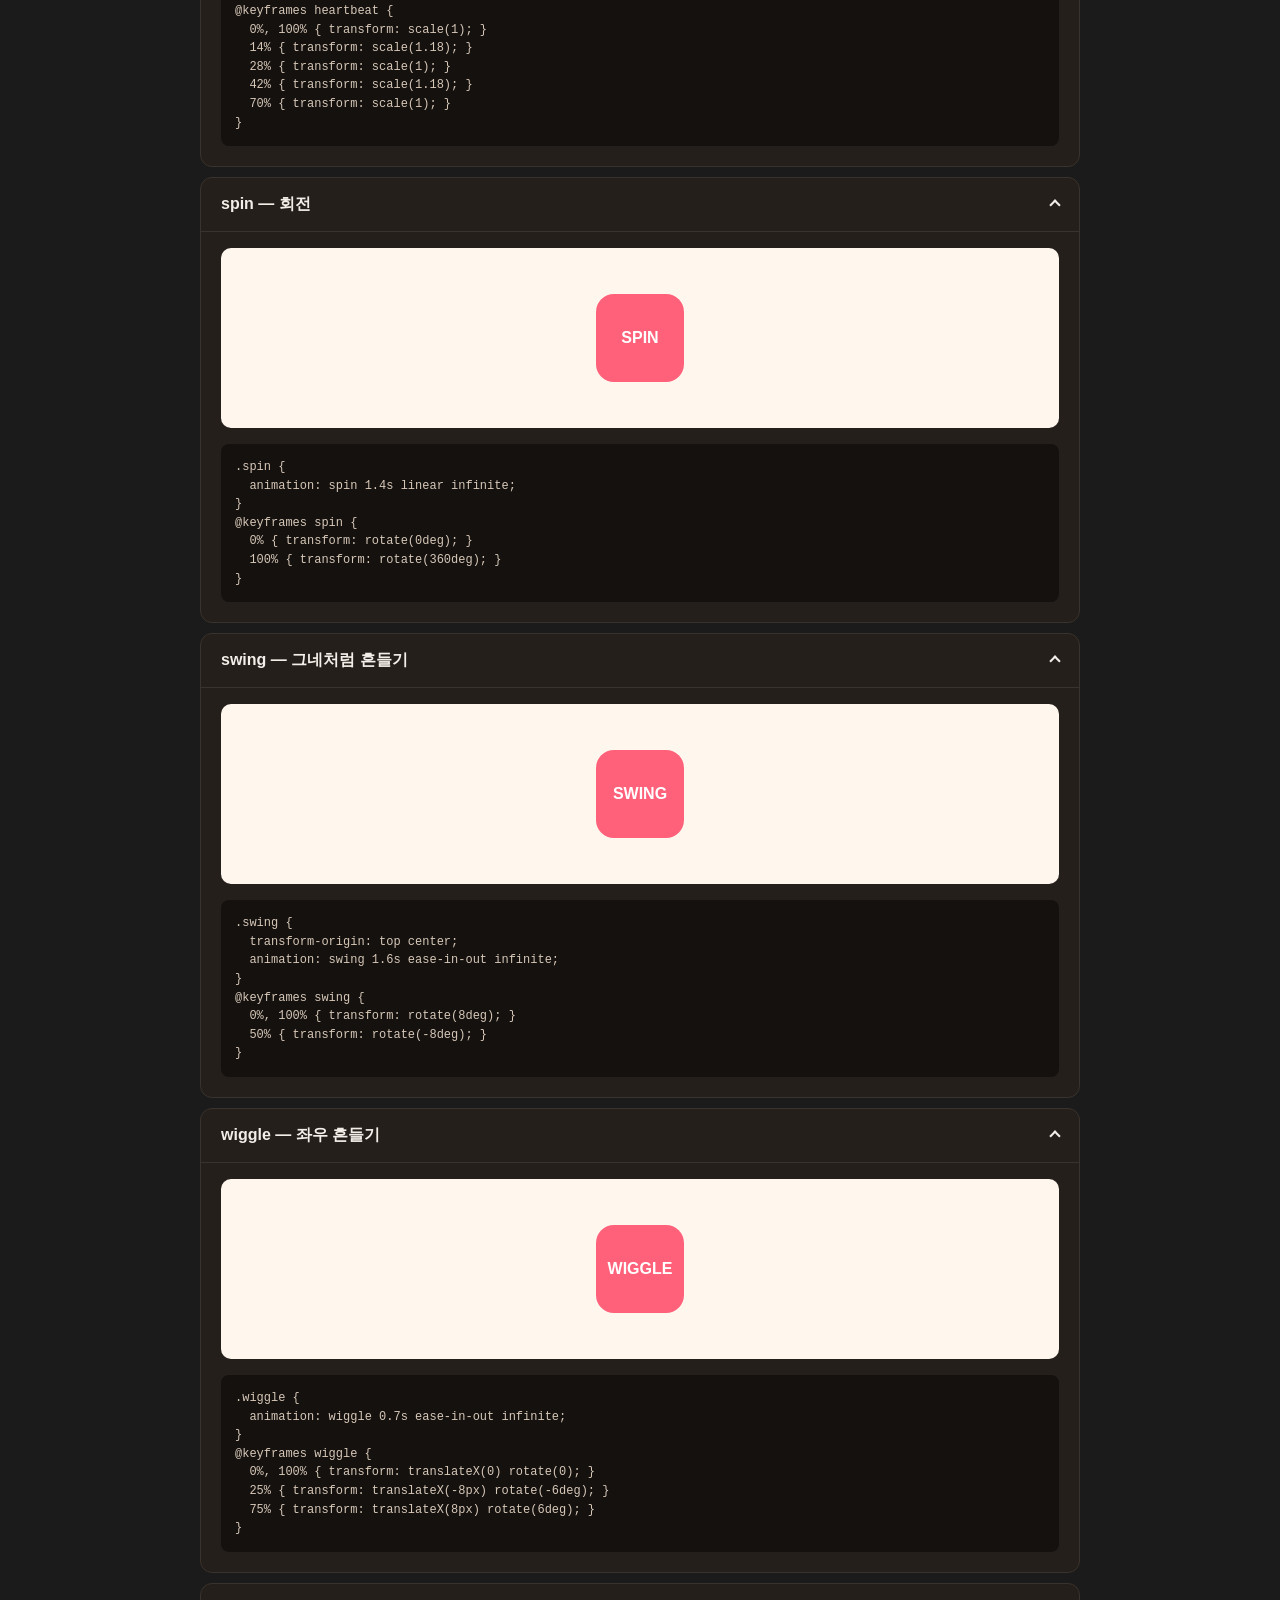
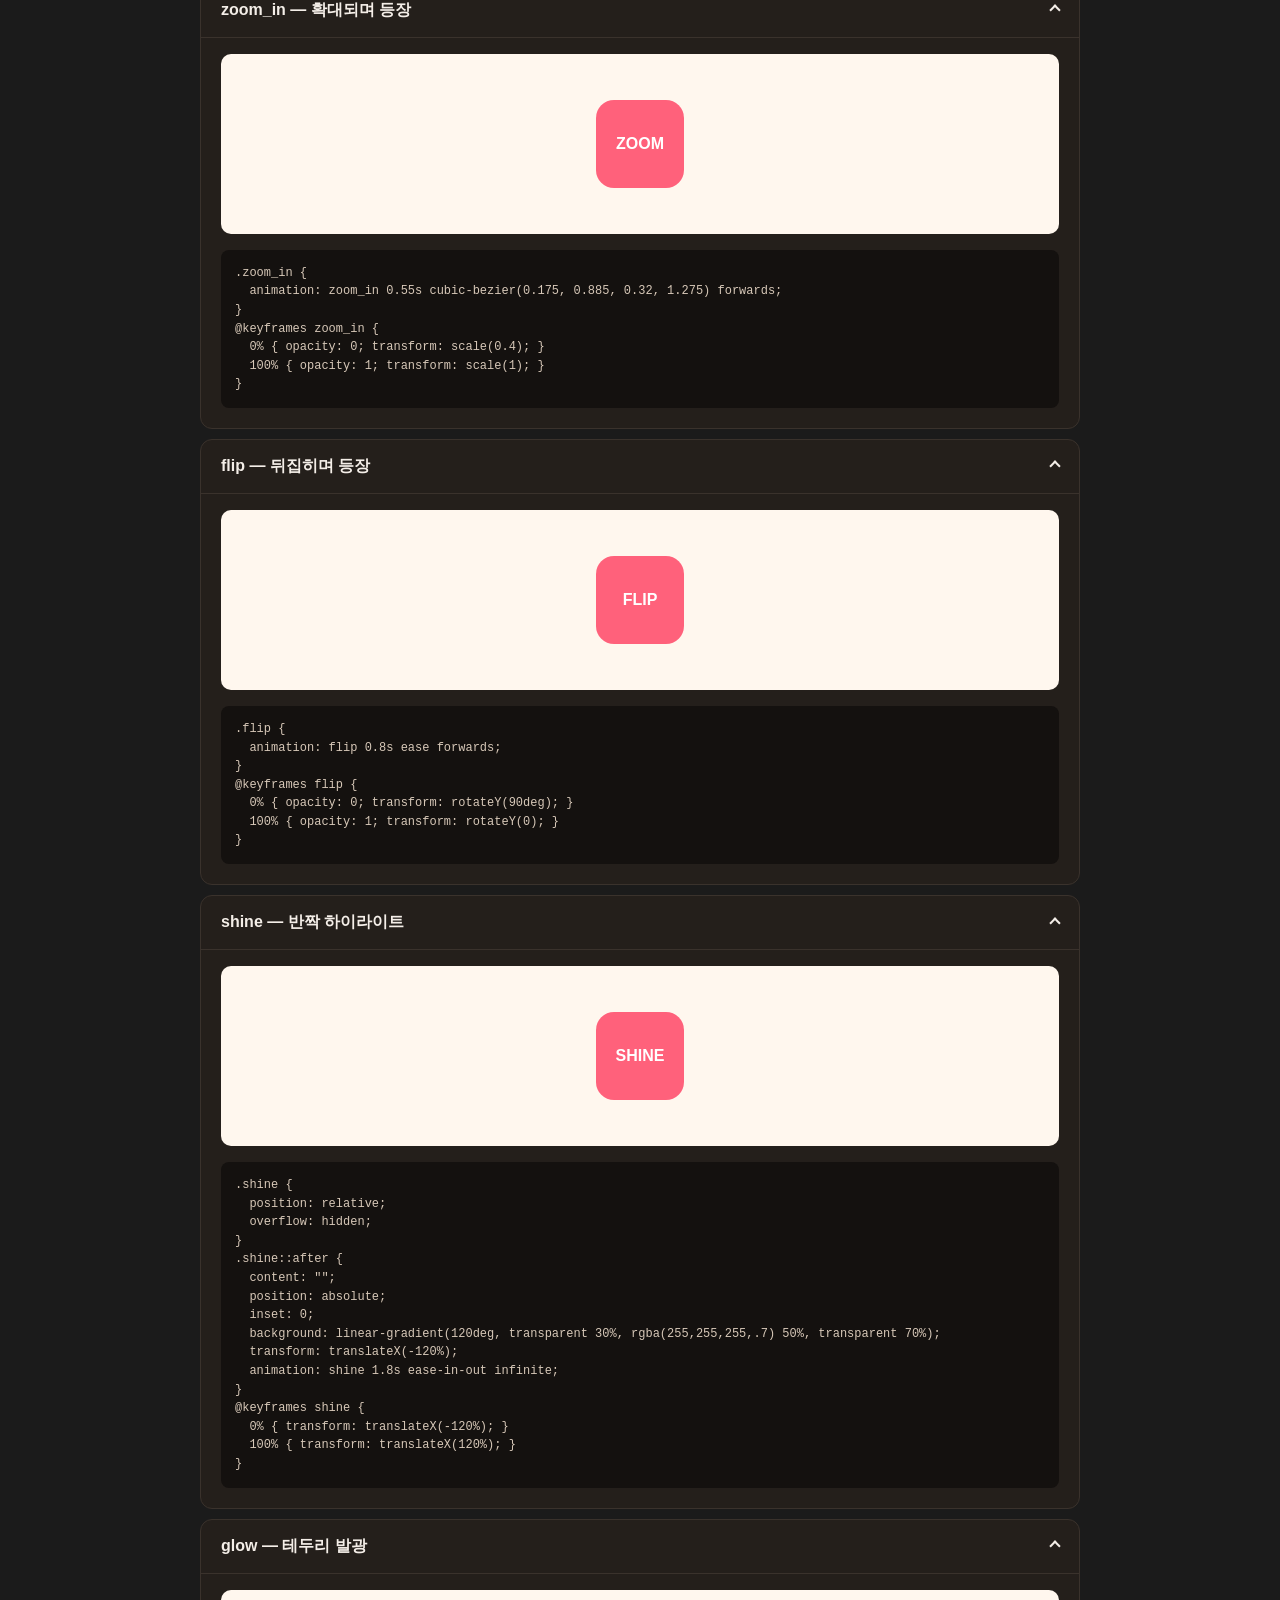
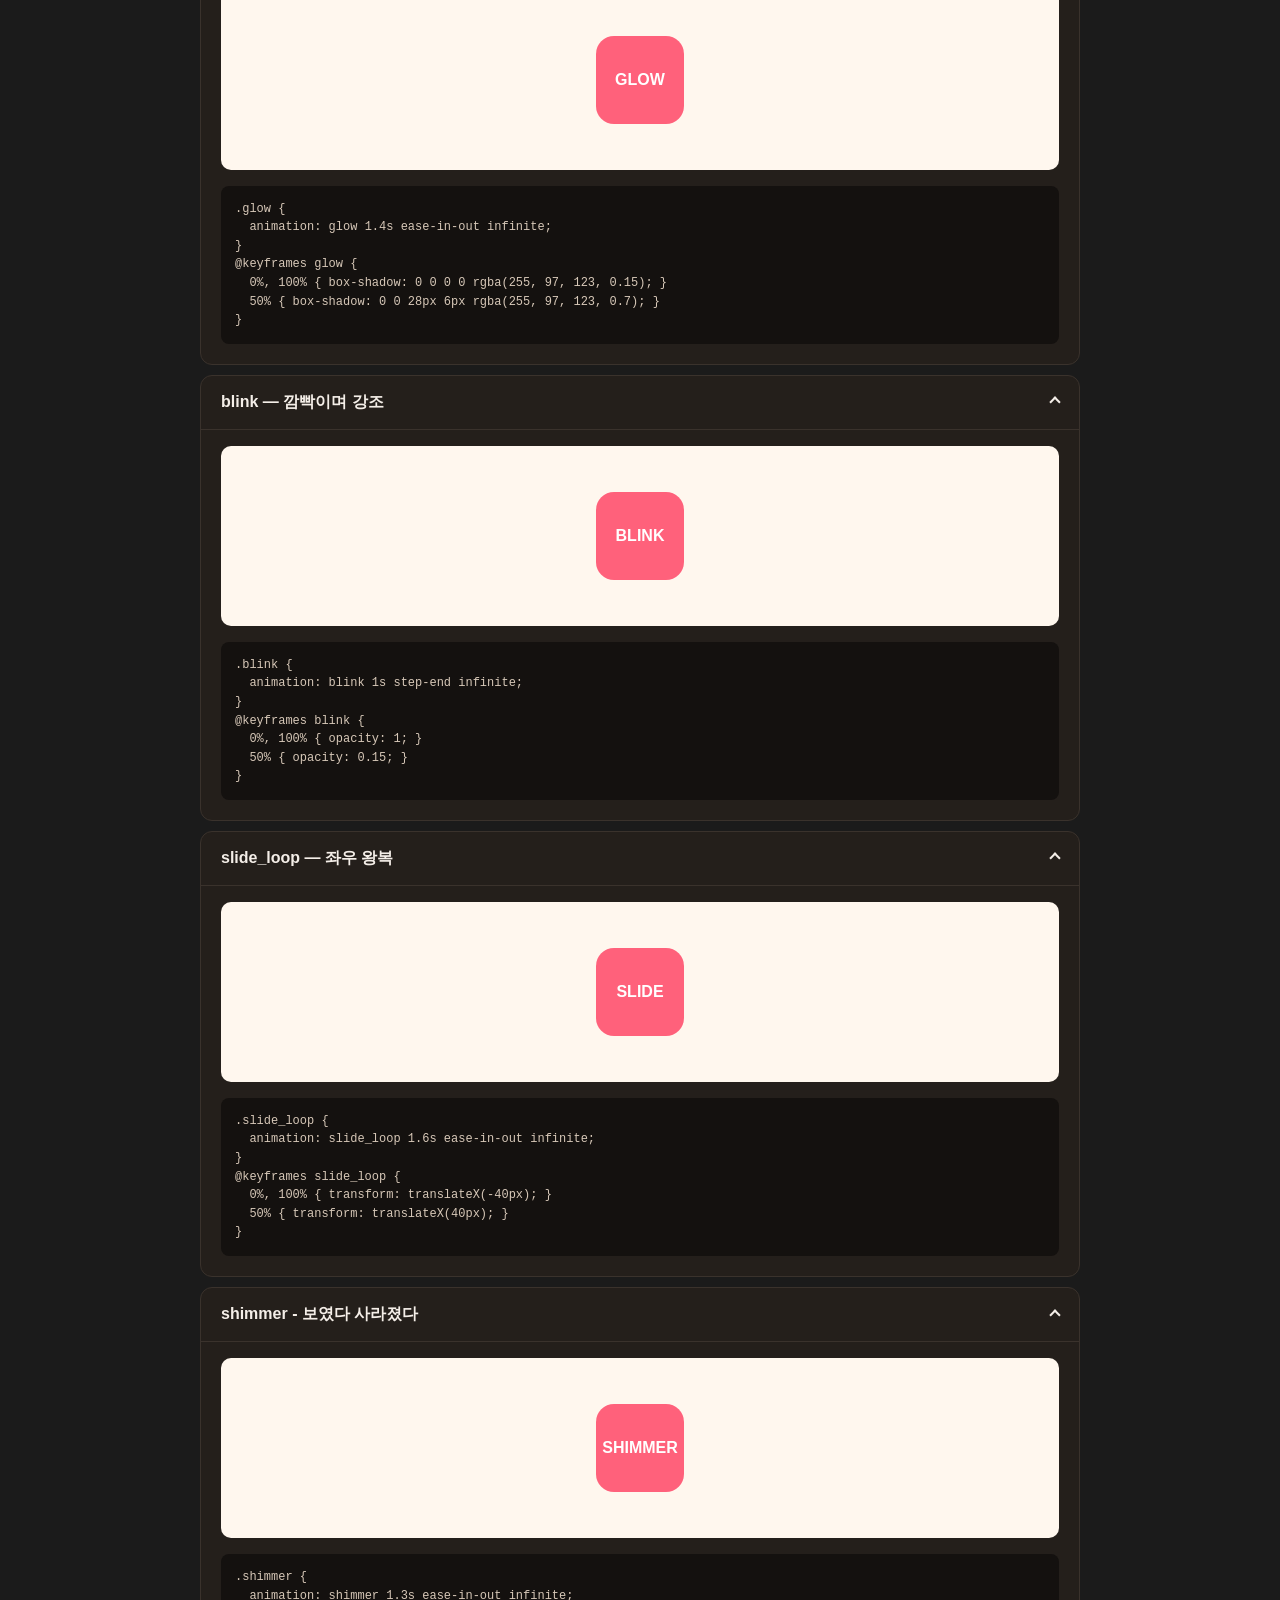
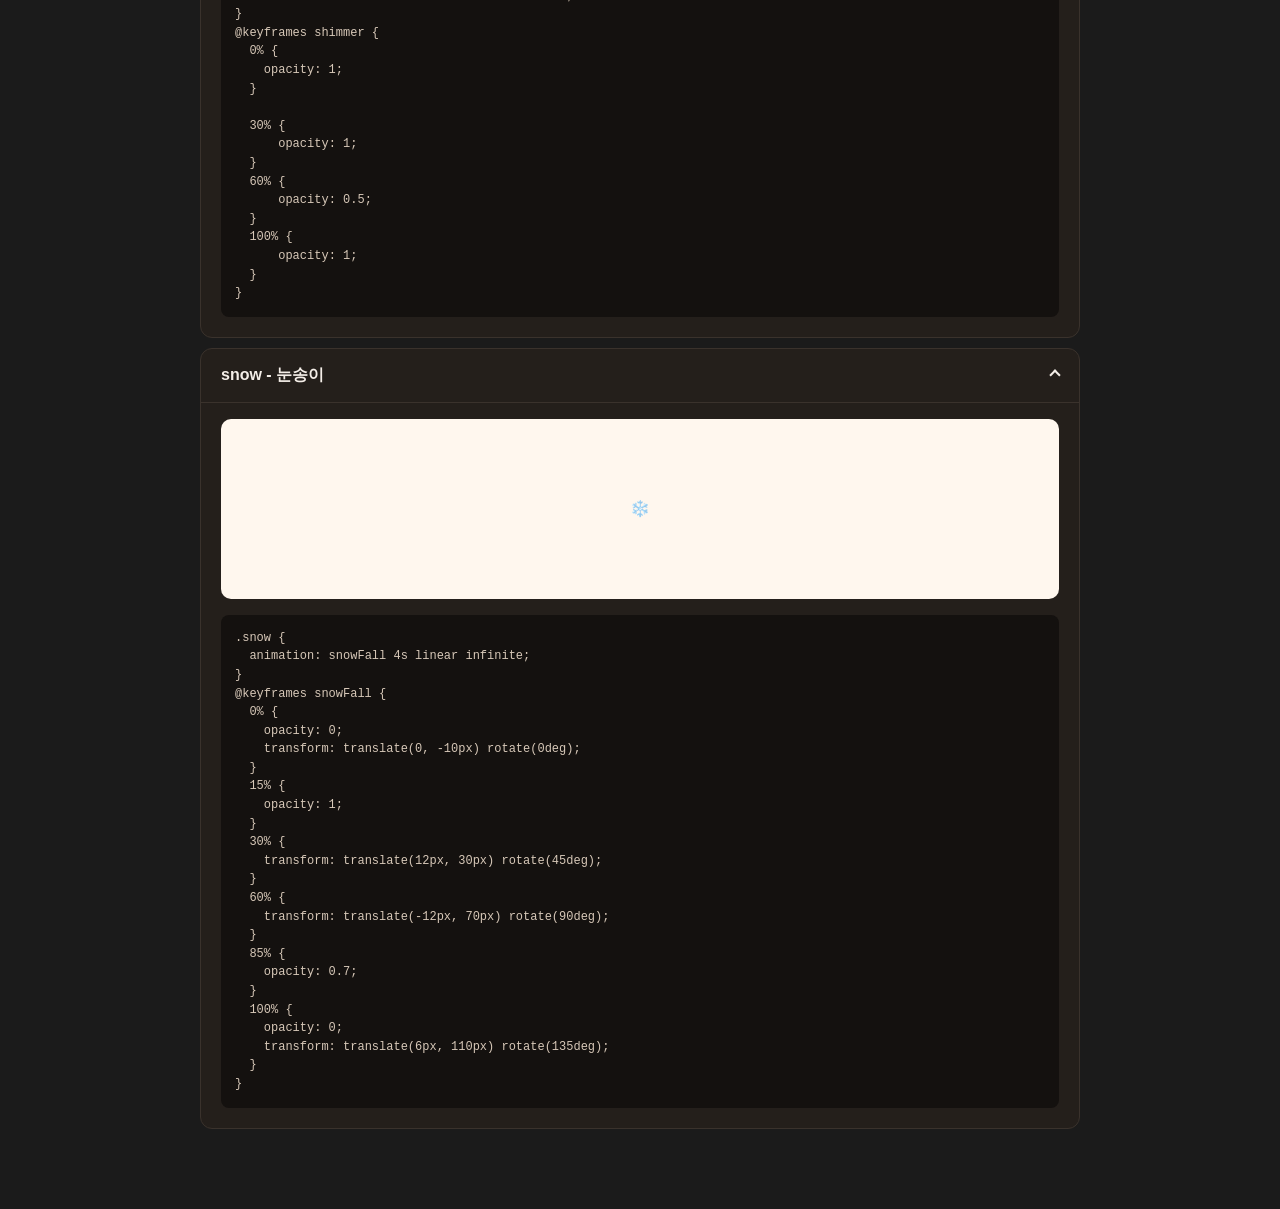
==== commit 0b088525: "snow 수정" ====
--- a/index.html
+++ b/index.html
@@ -445,10 +445,8 @@
               </div>
               <pre class="guide_code">
                 .snow {
-                  animation: 
-                    snowDrop 4s linear infinite,
-                    snowSway 2s ease-in-out infinite alternate;
-                }                
+                  animation: snowFall 4s linear infinite;
+                }
                 @keyframes snowFall {
                   0% {
                     opacity: 0;
--- a/animation.css
+++ b/animation.css
@@ -226,33 +226,28 @@
 }
 
 .snow {
-  animation: 
-    snowDrop 4s linear infinite,
-    snowSway 2s ease-in-out infinite alternate;
-}
-
-@keyframes snowDrop {
+  animation: snowFall 4s ease-in-out infinite;
+}
+
+@keyframes snowFall {
   0% {
     opacity: 0;
-    top: -20px;
+    transform: translate(0, -10px) rotate(0deg);
   }
   15% {
     opacity: 1;
   }
-  80% {
-    opacity: 1;
+  30% {
+    transform: translate(12px, 30px) rotate(45deg);
+  }
+  60% {
+    transform: translate(-12px, 70px) rotate(90deg);
+  }
+  85% {
+    opacity: 0.7;
   }
   100% {
     opacity: 0;
-    top: 100px;
-  }
-}
-
-@keyframes snowSway {
-  0% {
-    transform: translateX(-15px) rotate(-15deg);
-  }
-  100% {
-    transform: translateX(15px) rotate(15deg);
-  }
-}
+    transform: translate(6px, 110px) rotate(135deg);
+  }
+}
